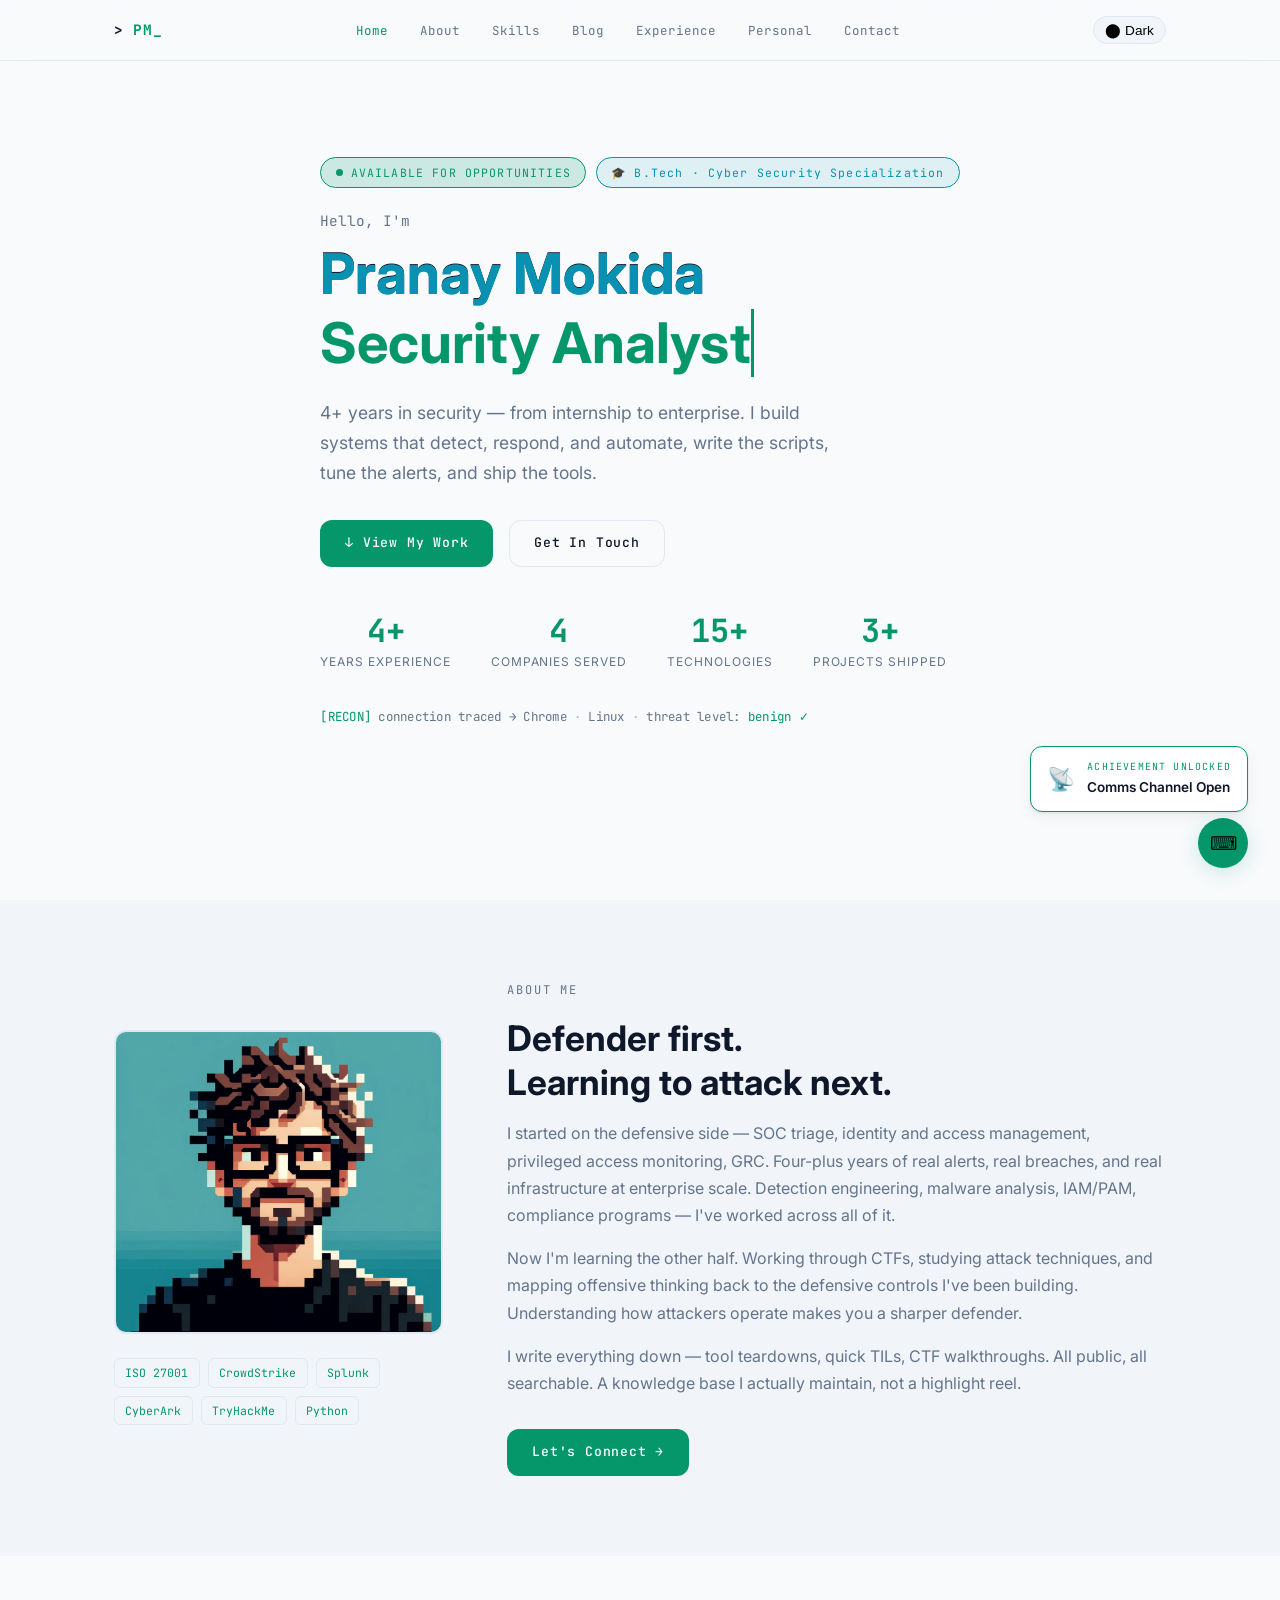
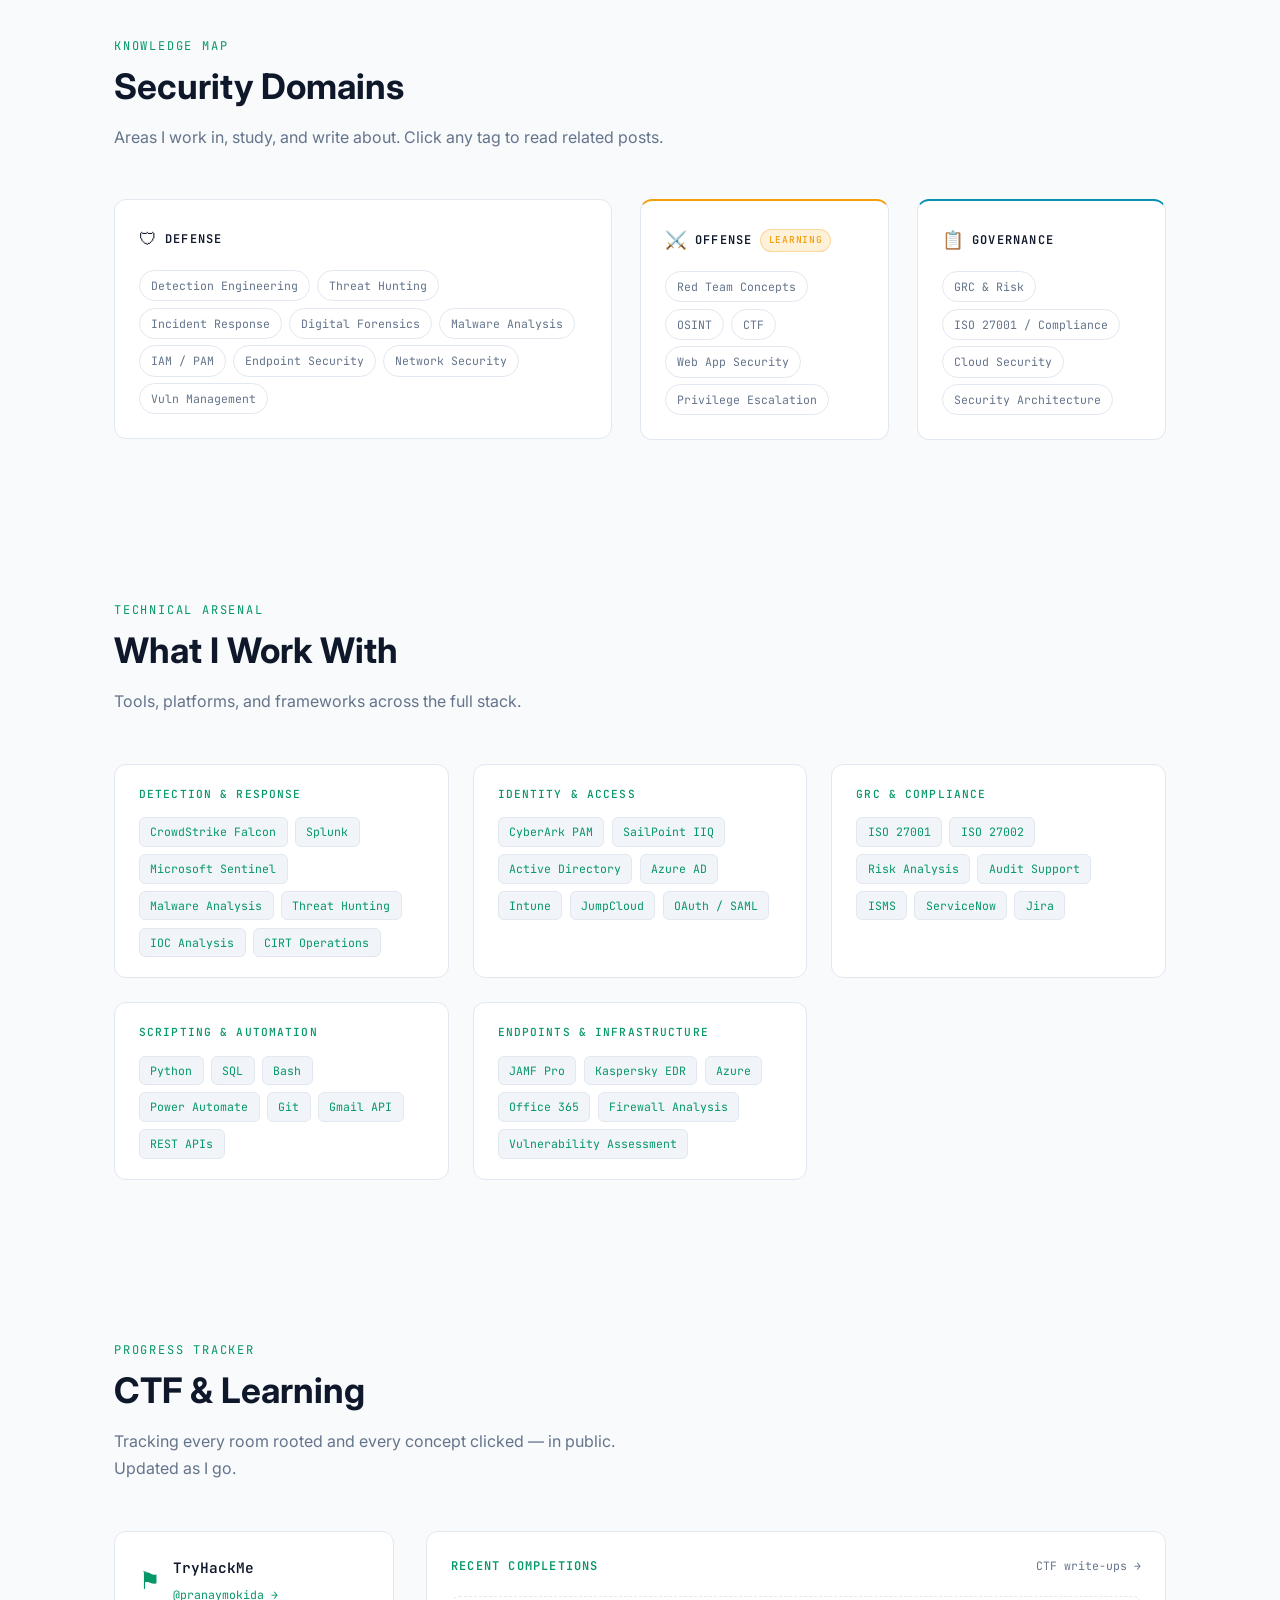
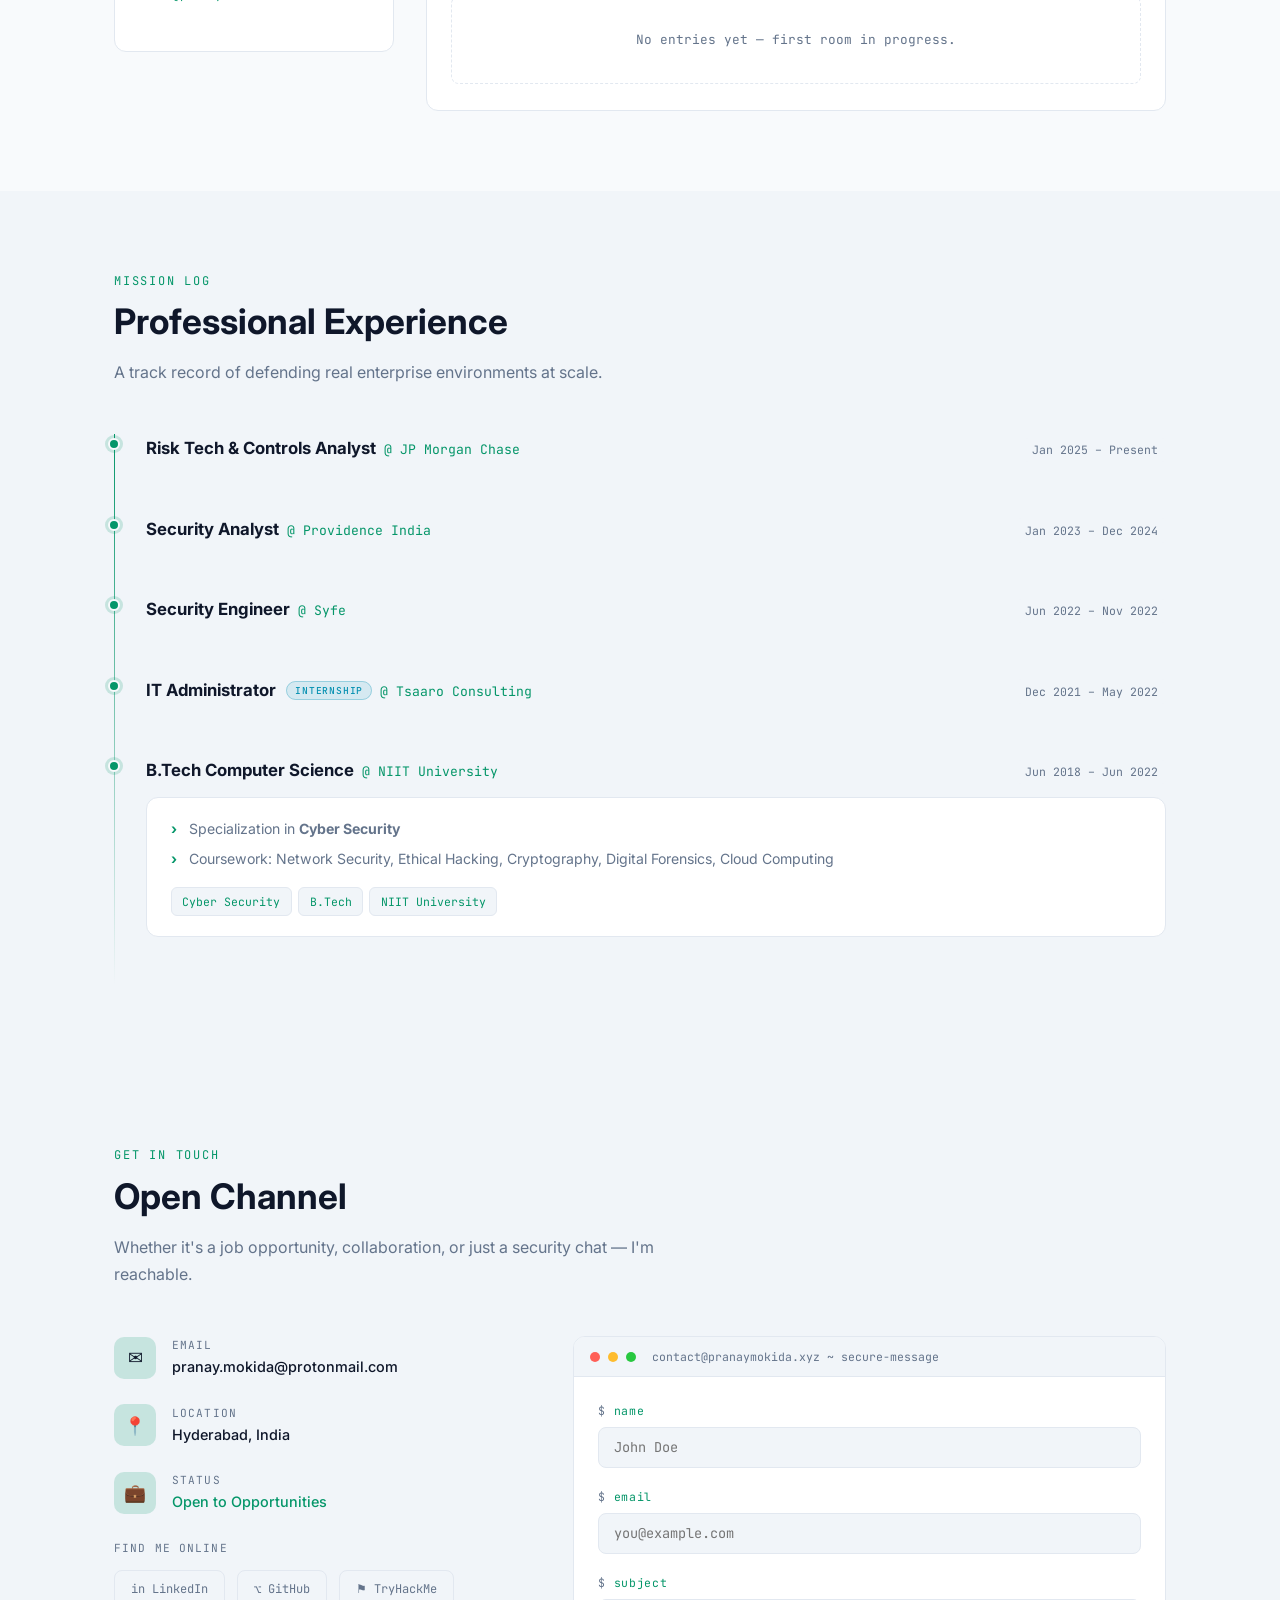
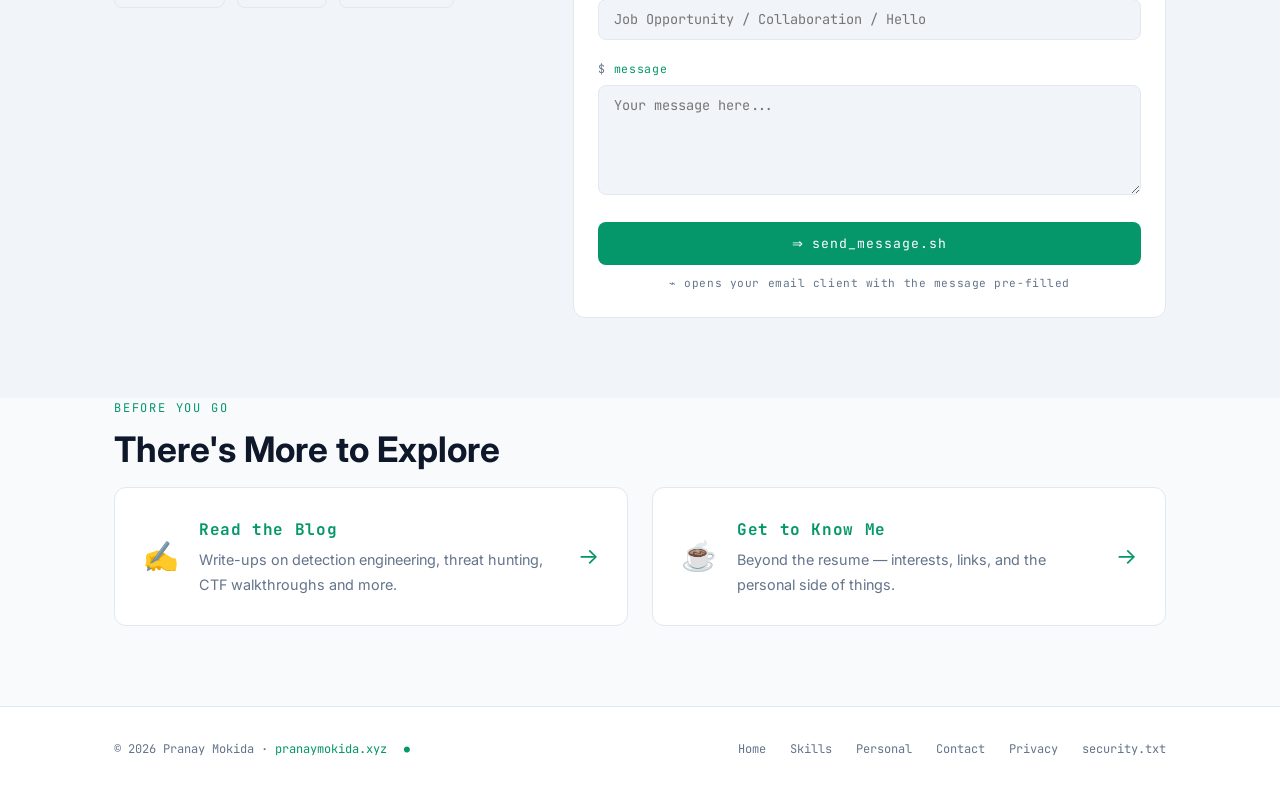
==== index.html @ f69af378 "Remove Projects (Things I've Built) section from homepage Drop the Projects section, its nav link, a" ====
<!DOCTYPE html>
<html lang="en" data-theme="light">
<head>
  <meta charset="UTF-8">
  <meta name="viewport" content="width=device-width, initial-scale=1.0">

  <!-- SEO -->
  <title>Pranay Mokida · Security & Automation</title>
  <meta name="description" content="Pranay Mokida – 4+ years building security systems, automation tooling, and detection infrastructure across enterprise environments. Based in Hyderabad, India.">
  <meta name="keywords" content="security analyst, automation, threat detection, incident response, Python, SIEM, CrowdStrike, Splunk, CyberArk, GRC, IAM">
  <meta name="author" content="Pranay Mokida">
  <link rel="canonical" href="https://pranaymokida.xyz/">

  <!-- Open Graph -->
  <meta property="og:type" content="website">
  <meta property="og:url" content="https://pranaymokida.xyz/">
  <meta property="og:title" content="Pranay Mokida · Security & Automation">
  <meta property="og:description" content="4+ years building detection systems, automation tooling, and security infrastructure at enterprise scale.">
  <meta property="og:image" content="https://pranaymokida.xyz/assets/og-image.png">

  <!-- Twitter Card -->
  <meta name="twitter:card" content="summary_large_image">
  <meta name="twitter:title" content="Pranay Mokida · Security & Automation">
  <meta name="twitter:description" content="Security · Automation · Detection Engineering · 4+ years in enterprise environments">

  <!-- JSON-LD Structured Data -->
  <script type="application/ld+json">
  {
    "@context": "https://schema.org",
    "@type": "Person",
    "name": "Pranay Mokida",
    "jobTitle": "Security & Automation Engineer",
    "address": { "@type": "PostalAddress", "addressLocality": "Hyderabad", "addressCountry": "IN" },
    "email": "pranay.mokida@protonmail.com",
    "url": "https://pranaymokida.xyz",
    "knowsAbout": ["Cybersecurity", "Threat Hunting", "Incident Response", "SIEM", "GRC", "CrowdStrike", "Splunk"]
  }
  </script>

  <link rel="stylesheet" href="css/style.css">
  <link rel="icon" href="data:image/svg+xml,<svg xmlns='http://www.w3.org/2000/svg' viewBox='0 0 100 100'><text y='.9em' font-size='90'>🛡</text></svg>">
</head>
<body>

<!-- ========== NAV ========== -->
<nav role="navigation" aria-label="Main navigation">
  <div class="nav-inner">
    <a href="#home" class="nav-logo"><span>&gt;</span> PM_</a>
    <ul class="nav-links" id="nav-links" role="list">
      <li><a href="#home">Home</a></li>
      <li><a href="#about">About</a></li>
      <li><a href="#skills">Skills</a></li>
      <li><a href="blog.html">Blog</a></li>
      <li><a href="#experience">Experience</a></li>
      <li><a href="links.html">Personal</a></li>
      <li><a href="#contact">Contact</a></li>
    </ul>
    <div class="nav-actions">
      <button class="theme-toggle" id="theme-toggle" aria-label="Toggle dark/light mode">⬤ Dark</button>
      <button class="hamburger" id="hamburger" aria-label="Open menu" aria-expanded="false">
        <span></span><span></span><span></span>
      </button>
    </div>
  </div>
</nav>

<!-- ========== HERO ========== -->
<section id="home" aria-label="Introduction">
  <canvas id="matrix-canvas" aria-hidden="true"></canvas>
  <div class="container hero-content">
    <div class="hero-badges">
      <div class="hero-badge">
        <span class="status-dot"></span>
        AVAILABLE FOR OPPORTUNITIES
      </div>
      <div class="hero-badge hero-badge--spec">
        🎓 B.Tech · Cyber Security Specialization
      </div>
    </div>
    <h1 class="hero-title">
      <span class="greeting">Hello, I'm</span>
      <span class="glitch" data-text="Pranay Mokida">Pranay Mokida</span>
      <span class="typewriter-wrap">
        <span id="typewriter" class="typewriter accent"></span>
      </span>
    </h1>
    <p class="hero-sub">
      4+ years in security — from internship to enterprise. I build systems that detect, respond, and automate, write the scripts, tune the alerts, and ship the tools.
    </p>
    <div class="hero-cta">
      <a href="#experience" class="btn btn-primary">↓ View My Work</a>
      <a href="#contact" class="btn btn-outline">Get In Touch</a>
    </div>
    <div class="hero-stats">
      <div class="stat">
        <span class="stat-num counter" data-target="4" data-suffix="+">0</span>
        <span class="stat-label">Years Experience</span>
      </div>
      <div class="stat">
        <span class="stat-num counter" data-target="4" data-suffix="">0</span>
        <span class="stat-label">Companies Served</span>
      </div>
      <div class="stat">
        <span class="stat-num counter" data-target="15" data-suffix="+">0</span>
        <span class="stat-label">Technologies</span>
      </div>
      <div class="stat">
        <span class="stat-num counter" data-target="3" data-suffix="+">0</span>
        <span class="stat-label">Projects Shipped</span>
      </div>
    </div>
    <div class="recon-line" id="recon-line" hidden aria-hidden="true"></div>
  </div>
</section>

<!-- ========== ABOUT ========== -->
<section id="about" aria-labelledby="about-heading">
  <div class="container">
    <div class="about-grid">
      <div class="about-img-wrap reveal">
        <div class="about-img-frame">
          <img src="illustration.png" alt="Pranay Mokida" width="300" height="300">
        </div>
        <div class="about-tags">
          <span class="tag">ISO 27001</span>
          <span class="tag">CrowdStrike</span>
          <span class="tag">Splunk</span>
          <span class="tag">CyberArk</span>
          <span class="tag">TryHackMe</span>
          <span class="tag">Python</span>
        </div>
      </div>
      <div class="about-text reveal">
        <p class="section-label">About Me</p>
        <h2 id="about-heading" class="section-title">Defender first.<br>Learning to attack next.</h2>
        <p>
          I started on the defensive side — SOC triage, identity and access management, privileged access monitoring, GRC. Four-plus years of real alerts, real breaches, and real infrastructure at enterprise scale. Detection engineering, malware analysis, IAM/PAM, compliance programs — I've worked across all of it.
        </p>
        <p>
          Now I'm learning the other half. Working through CTFs, studying attack techniques, and mapping offensive thinking back to the defensive controls I've been building. Understanding how attackers operate makes you a sharper defender.
        </p>
        <p>
          I write everything down — tool teardowns, quick TILs, CTF walkthroughs. All public, all searchable. A knowledge base I actually maintain, not a highlight reel.
        </p>
        <a href="#contact" class="btn btn-primary" style="margin-top:1rem; display:inline-flex;">Let's Connect →</a>
      </div>
    </div>
  </div>
</section>

<!-- ========== DOMAINS ========== -->
<section id="domains" aria-labelledby="domains-heading">
  <div class="container">
    <p class="section-label reveal">Knowledge Map</p>
    <h2 id="domains-heading" class="section-title reveal">Security Domains</h2>
    <p class="section-subtitle reveal">Areas I work in, study, and write about. Click any tag to read related posts.</p>

    <div class="domain-clusters">

      <div class="domain-cluster reveal">
        <div class="domain-cluster-header">
          <span class="domain-cluster-icon">🛡</span>
          <span class="domain-cluster-label">Defense</span>
        </div>
        <div class="domain-tags">
          <a href="blog.html?domain=detection" class="domain-tag">Detection Engineering</a>
          <a href="blog.html?domain=threat-hunting" class="domain-tag">Threat Hunting</a>
          <a href="blog.html?domain=incident-response" class="domain-tag">Incident Response</a>
          <a href="blog.html?domain=forensics" class="domain-tag">Digital Forensics</a>
          <a href="blog.html?domain=malware-analysis" class="domain-tag">Malware Analysis</a>
          <a href="blog.html?domain=iam-pam" class="domain-tag">IAM / PAM</a>
          <a href="blog.html?domain=endpoint" class="domain-tag">Endpoint Security</a>
          <a href="blog.html?domain=network" class="domain-tag">Network Security</a>
          <a href="blog.html?domain=vulnerability" class="domain-tag">Vuln Management</a>
        </div>
      </div>

      <div class="domain-cluster domain-cluster--offense reveal">
        <div class="domain-cluster-header">
          <span class="domain-cluster-icon">⚔️</span>
          <span class="domain-cluster-label">Offense <span class="learning-badge">Learning</span></span>
        </div>
        <div class="domain-tags">
          <a href="blog.html?domain=red-team" class="domain-tag domain-tag--offense">Red Team Concepts</a>
          <a href="blog.html?domain=osint" class="domain-tag domain-tag--offense">OSINT</a>
          <a href="blog.html?domain=ctf" class="domain-tag domain-tag--offense">CTF</a>
          <a href="blog.html?domain=web-security" class="domain-tag domain-tag--offense">Web App Security</a>
          <a href="blog.html?domain=privesc" class="domain-tag domain-tag--offense">Privilege Escalation</a>
        </div>
      </div>

      <div class="domain-cluster domain-cluster--gov reveal">
        <div class="domain-cluster-header">
          <span class="domain-cluster-icon">📋</span>
          <span class="domain-cluster-label">Governance</span>
        </div>
        <div class="domain-tags">
          <a href="blog.html?domain=grc" class="domain-tag domain-tag--gov">GRC &amp; Risk</a>
          <a href="blog.html?domain=compliance" class="domain-tag domain-tag--gov">ISO 27001 / Compliance</a>
          <a href="blog.html?domain=cloud" class="domain-tag domain-tag--gov">Cloud Security</a>
          <a href="blog.html?domain=architecture" class="domain-tag domain-tag--gov">Security Architecture</a>
        </div>
      </div>

    </div>
  </div>
</section>

<!-- ========== SKILLS ========== -->
<section id="skills" aria-labelledby="skills-heading">
  <div class="container">
    <p class="section-label reveal">Technical Arsenal</p>
    <h2 id="skills-heading" class="section-title reveal">What I Work With</h2>
    <p class="section-subtitle reveal">Tools, platforms, and frameworks across the full stack.</p>
    <div class="skills-categories">

      <div class="skill-category reveal">
        <p class="skill-category-label">Detection &amp; Response</p>
        <div class="skill-tags">
          <span class="tag">CrowdStrike Falcon</span>
          <span class="tag">Splunk</span>
          <span class="tag">Microsoft Sentinel</span>
          <span class="tag">Malware Analysis</span>
          <span class="tag">Threat Hunting</span>
          <span class="tag">IOC Analysis</span>
          <span class="tag">CIRT Operations</span>
        </div>
      </div>

      <div class="skill-category reveal">
        <p class="skill-category-label">Identity &amp; Access</p>
        <div class="skill-tags">
          <span class="tag">CyberArk PAM</span>
          <span class="tag">SailPoint IIQ</span>
          <span class="tag">Active Directory</span>
          <span class="tag">Azure AD</span>
          <span class="tag">Intune</span>
          <span class="tag">JumpCloud</span>
          <span class="tag">OAuth / SAML</span>
        </div>
      </div>

      <div class="skill-category reveal">
        <p class="skill-category-label">GRC &amp; Compliance</p>
        <div class="skill-tags">
          <span class="tag">ISO 27001</span>
          <span class="tag">ISO 27002</span>
          <span class="tag">Risk Analysis</span>
          <span class="tag">Audit Support</span>
          <span class="tag">ISMS</span>
          <span class="tag">ServiceNow</span>
          <span class="tag">Jira</span>
        </div>
      </div>

      <div class="skill-category reveal">
        <p class="skill-category-label">Scripting &amp; Automation</p>
        <div class="skill-tags">
          <span class="tag">Python</span>
          <span class="tag">SQL</span>
          <span class="tag">Bash</span>
          <span class="tag">Power Automate</span>
          <span class="tag">Git</span>
          <span class="tag">Gmail API</span>
          <span class="tag">REST APIs</span>
        </div>
      </div>

      <div class="skill-category reveal">
        <p class="skill-category-label">Endpoints &amp; Infrastructure</p>
        <div class="skill-tags">
          <span class="tag">JAMF Pro</span>
          <span class="tag">Kaspersky EDR</span>
          <span class="tag">Azure</span>
          <span class="tag">Office 365</span>
          <span class="tag">Firewall Analysis</span>
          <span class="tag">Vulnerability Assessment</span>
        </div>
      </div>

    </div>
  </div>
</section>

<!-- ========== CTF & LEARNING ========== -->
<section id="ctf" aria-labelledby="ctf-heading">
  <div class="container">
    <p class="section-label reveal">Progress Tracker</p>
    <h2 id="ctf-heading" class="section-title reveal">CTF &amp; Learning</h2>
    <p class="section-subtitle reveal">Tracking every room rooted and every concept clicked — in public. Updated as I go.</p>
    <div class="ctf-grid">

      <div class="ctf-platform-card reveal">
        <div class="ctf-platform-header">
          <span class="ctf-platform-icon">⚑</span>
          <div>
            <div class="ctf-platform-name">TryHackMe</div>
            <a href="https://tryhackme.com/p/pranaymokida" target="_blank" rel="noopener" class="ctf-profile-link">@pranaymokida →</a>
          </div>
        </div>
        <img src="https://tryhackme-badges.s3.amazonaws.com/pranaymokida.png"
             alt="TryHackMe rank badge for pranaymokida"
             class="ctf-badge-img"
             loading="lazy"
             onerror="this.style.display='none'">
        <div class="thm-stats" id="thm-stats" hidden></div>
      </div>

      <div class="ctf-log reveal">
        <div class="ctf-log-header">
          <span class="ctf-log-title">Recent Completions</span>
          <a href="blog.html?domain=ctf" class="ctf-view-all">CTF write-ups →</a>
        </div>
        <div id="ctf-completions-list">
          <!-- populated by ctf-data.js -->
        </div>
      </div>

    </div>
  </div>
</section>

<!-- ========== EXPERIENCE ========== -->
<section id="experience" aria-labelledby="exp-heading">
  <div class="container">
    <p class="section-label reveal">Mission Log</p>
    <h2 id="exp-heading" class="section-title reveal">Professional Experience</h2>
    <p class="section-subtitle reveal">A track record of defending real enterprise environments at scale.</p>

    <div class="timeline">

      <div class="timeline-item">
        <div class="timeline-dot"></div>
        <div class="timeline-header">
          <span class="timeline-role">Risk Tech &amp; Controls Analyst</span>
          <span class="timeline-company">@ JP Morgan Chase</span>
          <span class="timeline-period">Jan 2025 – Present</span>
        </div>
      </div>

      <div class="timeline-item">
        <div class="timeline-dot"></div>
        <div class="timeline-header">
          <span class="timeline-role">Security Analyst</span>
          <span class="timeline-company">@ Providence India</span>
          <span class="timeline-period">Jan 2023 – Dec 2024</span>
        </div>
      </div>

      <div class="timeline-item">
        <div class="timeline-dot"></div>
        <div class="timeline-header">
          <span class="timeline-role">Security Engineer</span>
          <span class="timeline-company">@ Syfe</span>
          <span class="timeline-period">Jun 2022 – Nov 2022</span>
        </div>
      </div>

      <div class="timeline-item">
        <div class="timeline-dot"></div>
        <div class="timeline-header">
          <span class="timeline-role">IT Administrator <span class="timeline-type-badge">Internship</span></span>
          <span class="timeline-company">@ Tsaaro Consulting</span>
          <span class="timeline-period">Dec 2021 – May 2022</span>
        </div>
      </div>

      <!-- Education -->
      <div class="timeline-item">
        <div class="timeline-dot"></div>
        <div class="timeline-header">
          <span class="timeline-role">B.Tech Computer Science</span>
          <span class="timeline-company">@ NIIT University</span>
          <span class="timeline-period">Jun 2018 – Jun 2022</span>
        </div>
        <div class="timeline-card">
          <ul class="timeline-bullets">
            <li>Specialization in <strong>Cyber Security</strong></li>
            <li>Coursework: Network Security, Ethical Hacking, Cryptography, Digital Forensics, Cloud Computing</li>
          </ul>
          <div class="timeline-tags">
            <span class="tag">Cyber Security</span><span class="tag">B.Tech</span><span class="tag">NIIT University</span>
          </div>
        </div>
      </div>

    </div>
  </div>
</section>

<!-- ========== CONTACT ========== -->
<section id="contact" aria-labelledby="contact-heading">
  <div class="container">
    <p class="section-label reveal">Get In Touch</p>
    <h2 id="contact-heading" class="section-title reveal">Open Channel</h2>
    <p class="section-subtitle reveal">Whether it's a job opportunity, collaboration, or just a security chat — I'm reachable.</p>
    <div class="contact-grid">
      <div class="contact-info reveal">
        <div class="contact-item">
          <div class="contact-icon">✉</div>
          <div>
            <div class="contact-label">Email</div>
            <div class="contact-val">pranay.mokida@protonmail.com</div>
          </div>
        </div>
        <div class="contact-item">
          <div class="contact-icon">📍</div>
          <div>
            <div class="contact-label">Location</div>
            <div class="contact-val">Hyderabad, India</div>
          </div>
        </div>
        <div class="contact-item">
          <div class="contact-icon">💼</div>
          <div>
            <div class="contact-label">Status</div>
            <div class="contact-val" style="color:var(--accent);">Open to Opportunities</div>
          </div>
        </div>
        <div>
          <div class="contact-label" style="margin-bottom:0.75rem;">Find me online</div>
          <div class="contact-links">
            <a href="https://www.linkedin.com/in/pranayesse" target="_blank" rel="noopener" class="social-btn">in LinkedIn</a>
            <a href="https://github.com/pranayesse" target="_blank" rel="noopener" class="social-btn">⌥ GitHub</a>
            <a href="https://tryhackme.com/p/pranaymokida" target="_blank" rel="noopener" class="social-btn">⚑ TryHackMe</a>
          </div>
        </div>
      </div>
      <div class="reveal">
        <div class="terminal-form">
          <div class="term-bar">
            <div class="term-dot term-dot-r"></div>
            <div class="term-dot term-dot-y"></div>
            <div class="term-dot term-dot-g"></div>
            <span class="term-title">contact@pranaymokida.xyz ~ secure-message</span>
          </div>
          <form class="term-body" id="contact-form">
            <div class="form-group">
              <label class="form-label" for="f-name">name</label>
              <input type="text" id="f-name" name="name" class="form-input" placeholder="John Doe" required autocomplete="name">
            </div>
            <div class="form-group">
              <label class="form-label" for="f-email">email</label>
              <input type="email" id="f-email" name="email" class="form-input" placeholder="you@example.com" required autocomplete="email">
            </div>
            <div class="form-group">
              <label class="form-label" for="f-subject">subject</label>
              <input type="text" id="f-subject" name="subject" class="form-input" placeholder="Job Opportunity / Collaboration / Hello">
            </div>
            <div class="form-group">
              <label class="form-label" for="f-message">message</label>
              <textarea id="f-message" name="message" class="form-textarea" placeholder="Your message here..." required></textarea>
            </div>
            <button type="submit" class="form-submit">
              <span>⇒</span> send_message.sh
            </button>
            <p class="form-hint">⌁ opens your email client with the message pre-filled</p>
          </form>
        </div>
      </div>
    </div>
  </div>
</section>

<!-- ========== EXPLORE MORE ========== -->
<section aria-labelledby="explore-heading" class="explore-section">
  <div class="container">
    <p class="section-label reveal">Before You Go</p>
    <h2 id="explore-heading" class="section-title reveal">There's More to Explore</h2>
    <div class="explore-grid">
      <a href="blog.html" class="explore-card reveal">
        <span class="explore-icon" aria-hidden="true">✍</span>
        <div class="explore-text">
          <span class="explore-title">Read the Blog</span>
          <span class="explore-desc">Write-ups on detection engineering, threat hunting, CTF walkthroughs and more.</span>
        </div>
        <span class="explore-arrow" aria-hidden="true">→</span>
      </a>
      <a href="links.html" class="explore-card reveal">
        <span class="explore-icon" aria-hidden="true">☕</span>
        <div class="explore-text">
          <span class="explore-title">Get to Know Me</span>
          <span class="explore-desc">Beyond the resume — interests, links, and the personal side of things.</span>
        </div>
        <span class="explore-arrow" aria-hidden="true">→</span>
      </a>
    </div>
  </div>
</section>

<!-- ========== FOOTER ========== -->
<footer>
  <div class="container footer-inner">
    <div class="footer-copy">
      © 2026 Pranay Mokida · <span class="mono" style="color:var(--accent);">pranaymokida.xyz</span>
      <span class="last-updated" id="last-updated" hidden></span>
    </div>
    <nav class="footer-links" aria-label="Footer navigation">
      <a href="#home">Home</a>
      <a href="#skills">Skills</a>
      <a href="links.html">Personal</a>
      <a href="#contact">Contact</a>
      <a href="privacy.txt">Privacy</a>
      <a href=".well-known/security.txt">security.txt</a>
    </nav>
  </div>
</footer>

<!-- ========== TERMINAL FAB ========== -->
<button class="terminal-fab" id="terminal-fab" aria-label="Open terminal" title="Open terminal">⌨</button>

<div class="terminal-window" id="terminal-window" role="dialog" aria-label="Interactive terminal">
  <div class="term-bar">
    <div class="term-dot term-dot-r"></div>
    <div class="term-dot term-dot-y"></div>
    <div class="term-dot term-dot-g"></div>
    <span class="term-title">pranay@pm-terminal ~ bash</span>
  </div>
  <div class="terminal-output" id="term-output"></div>
  <div class="terminal-input-wrap">
    <span class="term-prompt">pranay@pm ~ $</span>
    <input type="text" class="terminal-input" id="term-input" placeholder="type a command..." autocomplete="off" spellcheck="false">
  </div>
</div>

<!-- ========== ACHIEVEMENT TOAST ========== -->
<div class="achievement-toast" id="achievement-toast" role="status" aria-live="polite">
  <div class="achievement-icon">🏆</div>
  <div class="achievement-text">
    <div class="achievement-label">Achievement Unlocked</div>
    <div class="achievement-name"></div>
  </div>
</div>

<script src="ctf-data.js"></script>
<script>
(function() {
  var list = document.getElementById('ctf-completions-list');
  if (!list || typeof CTF_DATA === 'undefined') return;
  var items = CTF_DATA.completions;
  if (!items || items.length === 0) {
    list.innerHTML = '<div class="ctf-empty">No entries yet — first room in progress.</div>';
    return;
  }
  list.innerHTML = items.slice(0, 5).map(function(c) {
    return '<a href="' + (c.url || '#') + '" target="_blank" rel="noopener" class="ctf-entry">' +
      '<div class="ctf-entry-name">' + c.name + '</div>' +
      '<div class="ctf-entry-meta">' +
        '<span class="ctf-platform-tag">' + c.platform + '</span>' +
        '<span class="ctf-category">' + c.category + '</span>' +
        '<span class="ctf-diff ctf-diff--' + c.difficulty + '">' + c.difficulty + '</span>' +
        '<span class="ctf-date">' + c.date + '</span>' +
      '</div>' +
    '</a>';
  }).join('');
})();

/* TryHackMe live stats — points / rank / rooms.
   THM has no official public API and most endpoints don't send CORS headers,
   so this is best-effort: it tries the public-profile endpoint and, on
   failure, falls back to a CORS proxy. If both fail it stays hidden and the
   badge still shows. Nothing here ever blocks or errors the page. */
(function() {
  var box = document.getElementById('thm-stats');
  if (!box || typeof CTF_DATA === 'undefined') return;
  var thm = (CTF_DATA.platforms || []).find(function(p){ return p.name === 'TryHackMe'; });
  var user = thm && thm.handle;
  if (!user) return;

  var cacheKey = 'pm-thm-stats';
  function fmt(n){ return (typeof n === 'number') ? n.toLocaleString() : n; }

  function pick(obj, keys){
    for (var i = 0; i < keys.length; i++){
      var v = obj && obj[keys[i]];
      if (v !== undefined && v !== null && v !== '') return v;
    }
    return null;
  }

  function render(data){
    var d = (data && data.data) ? data.data : data;
    if (!d) return;
    var points = pick(d, ['points','userPoints','totalPoints']);
    var rank   = pick(d, ['rank','userRank']);
    var rooms  = pick(d, ['completedRoomsCount','roomsCompleted','completedRooms','rooms']);
    if (typeof rooms === 'object' && rooms) rooms = rooms.length || pick(rooms, ['count','total']);
    var cells = [];
    if (points != null) cells.push(['Points', fmt(points)]);
    if (rank   != null) cells.push(['Rank', '#' + fmt(rank)]);
    if (rooms  != null) cells.push(['Rooms', fmt(rooms)]);
    if (!cells.length) return;
    box.innerHTML = cells.map(function(c){
      return '<div class="thm-stat"><span class="thm-stat-num">' + c[1] +
             '</span><span class="thm-stat-lbl">' + c[0] + '</span></div>';
    }).join('');
    box.hidden = false;
  }

  // Serve instantly from cache (24h) so it shows even if the network is slow.
  try {
    var c = JSON.parse(sessionStorage.getItem(cacheKey) || 'null');
    if (c && Date.now() - c.t < 86400000) render(c.data);
  } catch (e) {}

  var api = 'https://tryhackme.com/api/v2/public-profile?username=' + encodeURIComponent(user);
  var proxy = 'https://api.allorigins.win/raw?url=' + encodeURIComponent(api);

  function tryFetch(url){
    return fetch(url, { headers: { 'Accept': 'application/json' } })
      .then(function(r){ return r.ok ? r.json() : Promise.reject(); });
  }

  tryFetch(api).catch(function(){ return tryFetch(proxy); })
    .then(function(data){
      render(data);
      try { sessionStorage.setItem(cacheKey, JSON.stringify({ t: Date.now(), data: data })); } catch (e) {}
    })
    .catch(function(){ /* keep hidden; badge still shows */ });
})();
</script>
<script src="js/main.js"></script>
</body>
</html>
---- css/style.css ----
/* ============================================================
   Pranay Mokida – Cybersecurity Portfolio
   style.css
   ============================================================ */

/* ---------- Google Fonts ---------- */
@import url('https://fonts.googleapis.com/css2?family=JetBrains+Mono:wght@300;400;500;700&family=Inter:wght@300;400;500;600;700&display=swap');

/* ---------- CSS Custom Properties ---------- */
:root {
  --bg:        #f8fafc;
  --surface:   #ffffff;
  --surface2:  #f1f5f9;
  --text:      #0f172a;
  --muted:     #64748b;
  --accent:    #059669;
  --accent2:   #0891b2;
  --accent-glow: rgba(5, 150, 105, 0.18);
  --border:    #e2e8f0;
  --code-bg:   #f1f5f9;
  --nav-bg:    rgba(248,250,252,0.85);
  --shadow:    0 1px 3px rgba(0,0,0,0.08), 0 4px 16px rgba(0,0,0,0.06);
  --radius:    12px;
  --mono:      'JetBrains Mono', monospace;
  --sans:      'Inter', sans-serif;
  --transition: 0.25s cubic-bezier(0.4,0,0.2,1);
}

[data-theme="dark"] {
  --bg:        #030712;
  --surface:   #0f172a;
  --surface2:  #1e293b;
  --text:      #f1f5f9;
  --muted:     #94a3b8;
  --accent:    #10b981;
  --accent2:   #06b6d4;
  --accent-glow: rgba(16, 185, 129, 0.15);
  --border:    #1e293b;
  --code-bg:   #1e293b;
  --nav-bg:    rgba(3,7,18,0.85);
  --shadow:    0 1px 3px rgba(0,0,0,0.4), 0 4px 16px rgba(0,0,0,0.3);
}

/* ---------- Reset & Base ---------- */
*, *::before, *::after { box-sizing: border-box; margin: 0; padding: 0; }

html {
  scroll-behavior: smooth;
  font-size: 16px;
}

body {
  background-color: var(--bg);
  color: var(--text);
  font-family: var(--sans);
  line-height: 1.7;
  transition: background-color var(--transition), color var(--transition);
  overflow-x: hidden;
}

a { color: var(--accent); text-decoration: none; transition: color var(--transition); }
a:hover { color: var(--accent2); }

img { max-width: 100%; display: block; }

/* ---------- Scrollbar ---------- */
::-webkit-scrollbar { width: 6px; }
::-webkit-scrollbar-track { background: var(--bg); }
::-webkit-scrollbar-thumb { background: var(--border); border-radius: 3px; }
::-webkit-scrollbar-thumb:hover { background: var(--accent); }

/* ---------- Selection ---------- */
::selection { background: var(--accent-glow); color: var(--accent); }

/* ---------- Typography ---------- */
h1,h2,h3,h4 { line-height: 1.25; font-weight: 700; }
h1 { font-size: clamp(2rem, 5vw, 3.5rem); }
h2 { font-size: clamp(1.5rem, 3vw, 2rem); }
h3 { font-size: 1.15rem; }

.mono { font-family: var(--mono); }
.muted { color: var(--muted); }
.accent { color: var(--accent); }

/* ---------- Layout Helpers ---------- */
.container {
  max-width: 1100px;
  margin: 0 auto;
  padding: 0 1.5rem;
}

section { padding: 5rem 0; }

.section-label {
  font-family: var(--mono);
  font-size: 0.75rem;
  letter-spacing: 0.15em;
  text-transform: uppercase;
  color: var(--accent);
  margin-bottom: 0.5rem;
}

.section-title {
  font-size: clamp(1.6rem, 3vw, 2.2rem);
  margin-bottom: 1rem;
}

.section-subtitle {
  color: var(--muted);
  max-width: 560px;
  margin-bottom: 3rem;
}

/* ---------- Navigation ---------- */
nav:not(.footer-links) {
  position: fixed;
  top: 0; left: 0; right: 0;
  z-index: 100;
  background: var(--nav-bg);
  backdrop-filter: blur(12px);
  -webkit-backdrop-filter: blur(12px);
  border-bottom: 1px solid var(--border);
  transition: background var(--transition), border-color var(--transition);
}

.nav-inner {
  display: flex;
  align-items: center;
  justify-content: space-between;
  padding: 1rem 1.5rem;
  max-width: 1100px;
  margin: 0 auto;
}

.nav-logo {
  font-family: var(--mono);
  font-size: 0.9rem;
  font-weight: 700;
  color: var(--accent);
  letter-spacing: 0.05em;
}

.nav-logo span { color: var(--text); }

.nav-links {
  display: flex;
  align-items: center;
  gap: 2rem;
  list-style: none;
}

.nav-links a {
  font-family: var(--mono);
  font-size: 0.78rem;
  letter-spacing: 0.08em;
  color: var(--muted);
  transition: color var(--transition);
}

.nav-links a:hover, .nav-links a.active { color: var(--accent); }

.nav-actions { display: flex; align-items: center; gap: 1rem; }

/* Theme Toggle */
.theme-toggle {
  background: var(--surface2);
  border: 1px solid var(--border);
  border-radius: 20px;
  padding: 0.3rem 0.7rem;
  cursor: pointer;
  font-size: 0.85rem;
  transition: all var(--transition);
  display: flex;
  align-items: center;
  gap: 0.4rem;
}

.theme-toggle:hover { border-color: var(--accent); }

.hamburger {
  display: none;
  background: none;
  border: none;
  cursor: pointer;
  padding: 0.4rem;
  flex-direction: column;
  gap: 5px;
}

.hamburger span {
  display: block;
  width: 22px;
  height: 2px;
  background: var(--text);
  border-radius: 2px;
  transition: all var(--transition);
}

/* ---------- Hero ---------- */
#home {
  min-height: 100vh;
  display: flex;
  align-items: center;
  position: relative;
  overflow: hidden;
  padding-top: 4rem;
}

#matrix-canvas {
  position: absolute;
  inset: 0;
  opacity: 0.04;
  pointer-events: none;
}

[data-theme="dark"] #matrix-canvas { opacity: 0.12; }

.hero-content { position: relative; z-index: 2; }

.hero-badges {
  display: flex;
  flex-wrap: wrap;
  gap: 0.6rem;
  margin-bottom: 1.5rem;
}

.hero-badge {
  display: inline-flex;
  align-items: center;
  gap: 0.5rem;
  background: var(--accent-glow);
  border: 1px solid var(--accent);
  border-radius: 20px;
  padding: 0.3rem 0.9rem;
  font-family: var(--mono);
  font-size: 0.72rem;
  letter-spacing: 0.1em;
  color: var(--accent);
}

.hero-badge--spec {
  background: rgba(8, 145, 178, 0.1);
  border-color: var(--accent2);
  color: var(--accent2);
}

.status-dot {
  width: 7px; height: 7px;
  border-radius: 50%;
  background: var(--accent);
  animation: pulse 2s infinite;
}

@keyframes pulse {
  0%, 100% { opacity: 1; box-shadow: 0 0 0 0 var(--accent-glow); }
  50% { opacity: 0.6; box-shadow: 0 0 0 6px transparent; }
}

.hero-title { margin-bottom: 0.5rem; }

.hero-title .greeting {
  display: block;
  font-family: var(--mono);
  font-size: 0.9rem;
  color: var(--muted);
  font-weight: 400;
  margin-bottom: 0.5rem;
}

.typewriter-wrap {
  display: block;
  overflow: hidden;
}

.typewriter {
  color: var(--accent);
  border-right: 3px solid var(--accent);
  white-space: nowrap;
  animation: blink-cursor 0.8s step-end infinite;
}

@keyframes blink-cursor {
  0%, 100% { border-color: var(--accent); }
  50% { border-color: transparent; }
}

.hero-sub {
  font-size: 1.1rem;
  color: var(--muted);
  max-width: 540px;
  margin: 1.25rem 0 2rem;
}

.hero-cta {
  display: flex;
  gap: 1rem;
  flex-wrap: wrap;
}

.btn {
  display: inline-flex;
  align-items: center;
  gap: 0.5rem;
  padding: 0.7rem 1.5rem;
  border-radius: var(--radius);
  font-family: var(--mono);
  font-size: 0.82rem;
  letter-spacing: 0.06em;
  font-weight: 500;
  cursor: pointer;
  transition: all var(--transition);
  border: 1px solid transparent;
  text-decoration: none;
}

.btn-primary {
  background: var(--accent);
  color: #fff;
}

.btn-primary:hover {
  background: var(--accent2);
  color: #fff;
  transform: translateY(-2px);
  box-shadow: 0 8px 24px var(--accent-glow);
}

.btn-outline {
  background: transparent;
  border-color: var(--border);
  color: var(--text);
}

.btn-outline:hover {
  border-color: var(--accent);
  color: var(--accent);
  transform: translateY(-2px);
}

.hero-stats {
  display: flex;
  gap: 2.5rem;
  margin-top: 3rem;
  flex-wrap: wrap;
}

.stat { text-align: center; }

.stat-num {
  font-family: var(--mono);
  font-size: 2rem;
  font-weight: 700;
  color: var(--accent);
  display: block;
  line-height: 1;
}

.stat-label {
  font-size: 0.75rem;
  color: var(--muted);
  letter-spacing: 0.08em;
  text-transform: uppercase;
  margin-top: 0.3rem;
}

/* ---------- About ---------- */
#about { background: var(--surface2); }

.about-grid {
  display: grid;
  grid-template-columns: 1fr 2fr;
  gap: 4rem;
  align-items: center;
}

.about-img-wrap {
  position: relative;
}

.about-img-frame {
  border-radius: var(--radius);
  overflow: hidden;
  border: 2px solid var(--border);
  position: relative;
}

.about-img-frame::after {
  content: '';
  position: absolute;
  inset: 0;
  border-radius: var(--radius);
  border: 2px solid var(--accent);
  transform: translate(8px, 8px);
  z-index: -1;
}

.about-img-frame img {
  width: 100%;
  object-fit: cover;
  display: block;
  filter: grayscale(20%);
  transition: filter var(--transition);
}

.about-img-frame:hover img { filter: grayscale(0%); }

.about-tags {
  display: flex;
  flex-wrap: wrap;
  gap: 0.5rem;
  margin-top: 1.5rem;
}

.tag {
  background: var(--code-bg);
  border: 1px solid var(--border);
  border-radius: 6px;
  padding: 0.25rem 0.65rem;
  font-family: var(--mono);
  font-size: 0.72rem;
  color: var(--accent);
}

.about-text p { color: var(--muted); margin-bottom: 1rem; }

/* ---------- Skills ---------- */
#skills {}

.skills-header {
  display: flex;
  justify-content: space-between;
  align-items: flex-end;
  flex-wrap: wrap;
  gap: 1rem;
  margin-bottom: 3rem;
}

.scan-btn {
  font-family: var(--mono);
  font-size: 0.78rem;
  background: transparent;
  border: 1px solid var(--accent);
  color: var(--accent);
  padding: 0.5rem 1.1rem;
  border-radius: 6px;
  cursor: pointer;
  letter-spacing: 0.08em;
  transition: all var(--transition);
  display: flex;
  align-items: center;
  gap: 0.5rem;
}

.scan-btn:hover {
  background: var(--accent);
  color: #fff;
}

.scan-btn.scanning { animation: scanning 1s steps(2) infinite; }

@keyframes scanning {
  0%, 100% { opacity: 1; }
  50% { opacity: 0.4; }
}

.skills-grid {
  display: grid;
  grid-template-columns: repeat(auto-fill, minmax(320px, 1fr));
  gap: 1.5rem;
}

.skill-card {
  background: var(--surface);
  border: 1px solid var(--border);
  border-radius: var(--radius);
  padding: 1.5rem;
  transition: all var(--transition);
  position: relative;
  overflow: hidden;
}

.skill-card::before {
  content: '';
  position: absolute;
  top: 0; left: 0; right: 0;
  height: 2px;
  background: linear-gradient(90deg, var(--accent), var(--accent2));
  transform: scaleX(0);
  transform-origin: left;
  transition: transform 0.4s ease;
}

.skill-card:hover { border-color: var(--accent); box-shadow: var(--shadow); }
.skill-card:hover::before { transform: scaleX(1); }

.skill-card-header {
  display: flex;
  align-items: center;
  gap: 0.75rem;
  margin-bottom: 1.2rem;
}

.skill-icon {
  width: 36px; height: 36px;
  background: var(--accent-glow);
  border-radius: 8px;
  display: flex;
  align-items: center;
  justify-content: center;
  font-size: 1rem;
}

.skill-card-title {
  font-family: var(--mono);
  font-size: 0.82rem;
  font-weight: 600;
  letter-spacing: 0.06em;
  color: var(--text);
}

.skill-items { display: flex; flex-direction: column; gap: 0.6rem; }

.skill-item {}

.skill-item-top {
  display: flex;
  justify-content: space-between;
  align-items: center;
  margin-bottom: 0.3rem;
}

.skill-name {
  font-size: 0.82rem;
  color: var(--text);
}

.skill-pct {
  font-family: var(--mono);
  font-size: 0.7rem;
  color: var(--accent);
}

.skill-bar {
  height: 4px;
  background: var(--surface2);
  border-radius: 2px;
  overflow: hidden;
}

.skill-bar-fill {
  height: 100%;
  background: linear-gradient(90deg, var(--accent), var(--accent2));
  border-radius: 2px;
  width: 0;
  transition: width 1.2s cubic-bezier(0.4, 0, 0.2, 1);
}

/* ---------- Experience ---------- */
#experience { background: var(--surface2); }

.timeline {
  position: relative;
  padding-left: 2rem;
}

.timeline::before {
  content: '';
  position: absolute;
  left: 0; top: 0; bottom: 0;
  width: 1px;
  background: linear-gradient(to bottom, var(--accent), transparent);
}

.timeline-item {
  position: relative;
  padding-bottom: 3rem;
  opacity: 0;
  transform: translateY(24px);
  transition: opacity 0.6s ease, transform 0.6s ease;
}

.timeline-item.visible { opacity: 1; transform: translateY(0); }

.timeline-dot {
  position: absolute;
  left: -2.35rem;
  top: 0.25rem;
  width: 12px; height: 12px;
  border-radius: 50%;
  background: var(--accent);
  border: 2px solid var(--bg);
  box-shadow: 0 0 0 3px var(--accent-glow);
}

.timeline-header {
  display: flex;
  flex-wrap: wrap;
  gap: 0.5rem;
  align-items: baseline;
  margin-bottom: 0.25rem;
}

.timeline-role {
  font-weight: 700;
  font-size: 1.05rem;
}

.timeline-company {
  font-family: var(--mono);
  font-size: 0.82rem;
  color: var(--accent);
}

.timeline-period {
  font-family: var(--mono);
  font-size: 0.72rem;
  color: var(--muted);
  background: var(--code-bg);
  padding: 0.15rem 0.5rem;
  border-radius: 4px;
  margin-left: auto;
}

.timeline-type-badge {
  font-family: var(--mono);
  font-size: 0.6rem;
  font-weight: 500;
  text-transform: uppercase;
  letter-spacing: 0.08em;
  padding: 0.15rem 0.5rem;
  border-radius: 20px;
  background: rgba(8, 145, 178, 0.12);
  color: var(--accent2);
  border: 1px solid rgba(8, 145, 178, 0.3);
  vertical-align: middle;
  margin-left: 0.4rem;
}

.timeline-card {
  background: var(--surface);
  border: 1px solid var(--border);
  border-radius: var(--radius);
  padding: 1.25rem 1.5rem;
  margin-top: 0.75rem;
  transition: border-color var(--transition);
}

.timeline-card:hover { border-color: var(--accent); }

.timeline-bullets {
  list-style: none;
  display: flex;
  flex-direction: column;
  gap: 0.5rem;
}

.timeline-bullets li {
  font-size: 0.88rem;
  color: var(--muted);
  padding-left: 1.1rem;
  position: relative;
  line-height: 1.6;
}

.timeline-bullets li::before {
  content: '›';
  position: absolute;
  left: 0;
  color: var(--accent);
  font-weight: 700;
}

.timeline-tags {
  display: flex;
  flex-wrap: wrap;
  gap: 0.4rem;
  margin-top: 1rem;
}

/* ---------- Blog ---------- */
#blog {}

.blog-grid {
  display: grid;
  grid-template-columns: repeat(auto-fill, minmax(300px, 1fr));
  gap: 1.5rem;
}

.blog-card {
  background: var(--surface);
  border: 1px solid var(--border);
  border-radius: var(--radius);
  padding: 1.5rem;
  transition: all var(--transition);
  display: flex;
  flex-direction: column;
  text-decoration: none;
  color: inherit;
  position: relative;
  overflow: hidden;
}

.blog-card::after {
  content: '';
  position: absolute;
  bottom: 0; left: 0; right: 0;
  height: 2px;
  background: linear-gradient(90deg, var(--accent), var(--accent2));
  transform: scaleX(0);
  transition: transform 0.3s ease;
}

.blog-card:hover { border-color: var(--accent); box-shadow: var(--shadow); transform: translateY(-3px); }
.blog-card:hover::after { transform: scaleX(1); }

.blog-card-meta {
  display: flex;
  gap: 0.75rem;
  font-family: var(--mono);
  font-size: 0.7rem;
  color: var(--muted);
  margin-bottom: 0.75rem;
  align-items: center;
}

.blog-cat {
  background: var(--accent-glow);
  color: var(--accent);
  padding: 0.15rem 0.5rem;
  border-radius: 4px;
}

.blog-card-title {
  font-size: 1rem;
  font-weight: 600;
  margin-bottom: 0.5rem;
  line-height: 1.4;
  color: var(--text);
}

.blog-card-excerpt { font-size: 0.85rem; color: var(--muted); flex: 1; line-height: 1.6; }

.blog-card-footer {
  display: flex;
  justify-content: space-between;
  align-items: center;
  margin-top: 1rem;
  font-family: var(--mono);
  font-size: 0.72rem;
  color: var(--muted);
}

.blog-read-more { color: var(--accent); }

.blog-empty {
  text-align: center;
  padding: 3rem;
  color: var(--muted);
  font-family: var(--mono);
  font-size: 0.85rem;
  grid-column: 1/-1;
}

/* ---------- Contact ---------- */
#contact { background: var(--surface2); }

.contact-grid {
  display: grid;
  grid-template-columns: 1fr 1.5fr;
  gap: 4rem;
  align-items: start;
}

.contact-info { display: flex; flex-direction: column; gap: 1.5rem; }

.contact-item {
  display: flex;
  align-items: center;
  gap: 1rem;
}

.contact-icon {
  width: 42px; height: 42px;
  background: var(--accent-glow);
  border-radius: 10px;
  display: flex;
  align-items: center;
  justify-content: center;
  font-size: 1.1rem;
  flex-shrink: 0;
}

.contact-label {
  font-family: var(--mono);
  font-size: 0.7rem;
  color: var(--muted);
  text-transform: uppercase;
  letter-spacing: 0.1em;
}

.contact-val {
  font-size: 0.9rem;
  color: var(--text);
  font-weight: 500;
}

.contact-links { display: flex; gap: 0.75rem; flex-wrap: wrap; margin-top: 0.5rem; }

.social-btn {
  display: inline-flex;
  align-items: center;
  gap: 0.4rem;
  padding: 0.5rem 1rem;
  border-radius: 8px;
  border: 1px solid var(--border);
  font-family: var(--mono);
  font-size: 0.75rem;
  color: var(--muted);
  transition: all var(--transition);
}

.social-btn:hover {
  border-color: var(--accent);
  color: var(--accent);
  transform: translateY(-2px);
}

/* Terminal Form */
.terminal-form {
  background: var(--surface);
  border: 1px solid var(--border);
  border-radius: var(--radius);
  overflow: hidden;
}

.term-bar {
  background: var(--surface2);
  padding: 0.6rem 1rem;
  display: flex;
  align-items: center;
  gap: 0.5rem;
  border-bottom: 1px solid var(--border);
}

.term-dot {
  width: 10px; height: 10px;
  border-radius: 50%;
}

.term-dot-r { background: #ff5f57; }
.term-dot-y { background: #febc2e; }
.term-dot-g { background: #28c840; }

.term-title {
  font-family: var(--mono);
  font-size: 0.72rem;
  color: var(--muted);
  margin-left: 0.5rem;
}

.term-body { padding: 1.5rem; }

.form-group { margin-bottom: 1.2rem; }

.form-label {
  display: block;
  font-family: var(--mono);
  font-size: 0.72rem;
  color: var(--accent);
  margin-bottom: 0.4rem;
  letter-spacing: 0.06em;
}

.form-label::before { content: '$ '; color: var(--muted); }

.form-input, .form-textarea {
  width: 100%;
  background: var(--code-bg);
  border: 1px solid var(--border);
  border-radius: 8px;
  padding: 0.65rem 0.9rem;
  font-family: var(--mono);
  font-size: 0.85rem;
  color: var(--text);
  transition: border-color var(--transition);
  resize: vertical;
}

.form-input:focus, .form-textarea:focus {
  outline: none;
  border-color: var(--accent);
  box-shadow: 0 0 0 3px var(--accent-glow);
}

.form-textarea { min-height: 110px; }

.form-submit {
  width: 100%;
  padding: 0.8rem;
  background: var(--accent);
  color: #fff;
  border: none;
  border-radius: 8px;
  font-family: var(--mono);
  font-size: 0.82rem;
  letter-spacing: 0.08em;
  cursor: pointer;
  transition: all var(--transition);
  display: flex;
  align-items: center;
  justify-content: center;
  gap: 0.5rem;
}

.form-submit:hover { background: var(--accent2); transform: translateY(-1px); }

.form-hint {
  margin-top: 0.6rem;
  font-family: var(--mono);
  font-size: 0.7rem;
  letter-spacing: 0.05em;
  color: var(--muted);
  text-align: center;
}

/* ---------- Explore More (pre-footer CTA) ---------- */
.explore-section { padding-top: 0; }

.explore-grid {
  display: grid;
  grid-template-columns: 1fr 1fr;
  gap: 1.5rem;
}

.explore-card {
  display: flex;
  align-items: center;
  gap: 1.25rem;
  background: var(--surface);
  border: 1px solid var(--border);
  border-radius: var(--radius);
  padding: 1.75rem;
  color: inherit;
  transition: all var(--transition);
}

.explore-card:hover {
  border-color: var(--accent);
  box-shadow: var(--shadow);
  transform: translateY(-3px);
}

.explore-icon { font-size: 1.8rem; }

.explore-text { display: flex; flex-direction: column; gap: 0.35rem; }

.explore-title {
  font-family: var(--mono);
  font-weight: 700;
  color: var(--accent);
  letter-spacing: 0.04em;
}

.explore-desc { color: var(--muted); font-size: 0.9rem; }

.explore-arrow {
  margin-left: auto;
  font-size: 1.4rem;
  color: var(--accent);
  flex-shrink: 0;
  transition: transform var(--transition);
}

.explore-card:hover .explore-arrow { transform: translateX(4px); }

/* ---------- Footer ---------- */
footer {
  background: var(--surface);
  border-top: 1px solid var(--border);
  padding: 2rem 0;
}

.footer-inner {
  display: flex;
  justify-content: space-between;
  align-items: center;
  flex-wrap: wrap;
  gap: 1rem;
}

.footer-copy {
  font-family: var(--mono);
  font-size: 0.75rem;
  color: var(--muted);
}

.footer-links { display: flex; gap: 1.5rem; }

.footer-links a {
  font-family: var(--mono);
  font-size: 0.75rem;
  color: var(--muted);
  transition: color var(--transition);
}

.footer-links a:hover { color: var(--accent); }

/* ---------- Terminal Easter Egg ---------- */
.terminal-fab {
  position: fixed;
  bottom: 2rem;
  right: 2rem;
  width: 50px; height: 50px;
  background: var(--accent);
  border-radius: 50%;
  border: none;
  cursor: pointer;
  display: flex;
  align-items: center;
  justify-content: center;
  font-size: 1.2rem;
  box-shadow: 0 4px 20px var(--accent-glow);
  transition: all var(--transition);
  z-index: 200;
}

.terminal-fab:hover { transform: scale(1.1); background: var(--accent2); }

.terminal-overlay {
  position: fixed;
  inset: 0;
  background: rgba(0,0,0,0.5);
  z-index: 300;
  opacity: 0;
  pointer-events: none;
  transition: opacity var(--transition);
}

.terminal-overlay.open { opacity: 1; pointer-events: all; }

.terminal-window {
  position: fixed;
  bottom: 6rem;
  right: 2rem;
  width: 480px;
  max-width: calc(100vw - 2rem);
  background: #0d1117;
  border: 1px solid var(--accent);
  border-radius: var(--radius);
  overflow: hidden;
  z-index: 301;
  transform: translateY(20px) scale(0.97);
  opacity: 0;
  pointer-events: none;
  transition: all 0.25s cubic-bezier(0.4,0,0.2,1);
  box-shadow: 0 0 40px rgba(16,185,129,0.2);
}

.terminal-window.open { transform: translateY(0) scale(1); opacity: 1; pointer-events: all; }

.terminal-window .term-bar { background: #161b22; }

.terminal-output {
  padding: 1rem;
  height: 280px;
  overflow-y: auto;
  font-family: var(--mono);
  font-size: 0.78rem;
  line-height: 1.7;
  color: #c9d1d9;
}

.term-line-accent { color: #10b981; }
.term-line-muted { color: #6e7681; }
.term-line-cyan { color: #06b6d4; }
.term-line-err { color: #f85149; }

.terminal-input-wrap {
  display: flex;
  align-items: center;
  padding: 0.6rem 1rem;
  border-top: 1px solid #21262d;
  gap: 0.5rem;
}

.term-prompt {
  font-family: var(--mono);
  font-size: 0.78rem;
  color: #10b981;
  white-space: nowrap;
}

.terminal-input {
  flex: 1;
  background: transparent;
  border: none;
  font-family: var(--mono);
  font-size: 0.78rem;
  color: #c9d1d9;
  outline: none;
  caret-color: #10b981;
}

/* ---------- Achievement Toast ---------- */
.achievement-toast {
  position: fixed;
  bottom: 5.5rem;
  right: 2rem;
  background: var(--surface);
  border: 1px solid var(--accent);
  border-radius: var(--radius);
  padding: 0.75rem 1rem;
  display: flex;
  align-items: center;
  gap: 0.75rem;
  z-index: 500;
  transform: translateX(110%);
  transition: transform 0.4s cubic-bezier(0.34,1.56,0.64,1);
  box-shadow: var(--shadow);
  max-width: 300px;
}

.achievement-toast.show { transform: translateX(0); }

.achievement-icon { font-size: 1.4rem; }

.achievement-text {}

.achievement-label {
  font-family: var(--mono);
  font-size: 0.62rem;
  color: var(--accent);
  text-transform: uppercase;
  letter-spacing: 0.12em;
}

.achievement-name {
  font-size: 0.85rem;
  font-weight: 600;
  color: var(--text);
}

/* ---------- Blog Page ---------- */
.blog-page-hero {
  padding: 8rem 0 4rem;
  background: var(--surface2);
}

.blog-page-grid {
  padding: 4rem 0;
}

.blog-filters {
  display: flex;
  gap: 0.5rem;
  flex-wrap: wrap;
  margin-bottom: 2rem;
}

.filter-btn {
  font-family: var(--mono);
  font-size: 0.75rem;
  padding: 0.4rem 0.9rem;
  border-radius: 20px;
  border: 1px solid var(--border);
  background: transparent;
  color: var(--muted);
  cursor: pointer;
  transition: all var(--transition);
}

.filter-btn.active, .filter-btn:hover {
  border-color: var(--accent);
  color: var(--accent);
  background: var(--accent-glow);
}

/* ---------- Post Page ---------- */
.post-hero { padding: 8rem 0 3rem; background: var(--surface2); }

.post-meta {
  display: flex;
  gap: 1rem;
  flex-wrap: wrap;
  align-items: center;
  font-family: var(--mono);
  font-size: 0.75rem;
  color: var(--muted);
  margin-top: 0.75rem;
}

.post-body {
  max-width: 740px;
  margin: 3rem auto;
  padding: 0 1.5rem;
}

.post-body h2 { margin: 2rem 0 1rem; }
.post-body h3 { margin: 1.5rem 0 0.75rem; }
.post-body p { color: var(--muted); margin-bottom: 1rem; }
.post-body ul, .post-body ol { margin: 1rem 0 1rem 1.5rem; color: var(--muted); }
.post-body li { margin-bottom: 0.4rem; }
.post-body pre { background: var(--code-bg); padding: 1.25rem; border-radius: 8px; overflow-x: auto; margin: 1.25rem 0; border: 1px solid var(--border); }
.post-body code { font-family: var(--mono); font-size: 0.85rem; background: var(--code-bg); padding: 0.15em 0.4em; border-radius: 4px; color: var(--accent); }
.post-body pre code { background: transparent; padding: 0; color: #c9d1d9; }
.post-body blockquote { border-left: 3px solid var(--accent); padding-left: 1.25rem; margin: 1.25rem 0; color: var(--muted); font-style: italic; }
.post-body a { color: var(--accent); text-decoration: underline; }
.post-body hr { border: none; border-top: 1px solid var(--border); margin: 2rem 0; }

/* ---------- Glitch effect ---------- */
@keyframes glitch {
  0%,100% { clip-path: inset(0 0 98% 0); transform: translateX(-3px); }
  20% { clip-path: inset(30% 0 60% 0); transform: translateX(3px); }
  40% { clip-path: inset(60% 0 30% 0); transform: translateX(-3px); }
  60% { clip-path: inset(80% 0 10% 0); transform: translateX(2px); }
  80% { clip-path: inset(10% 0 80% 0); transform: translateX(-2px); }
}

.glitch { position: relative; }
.glitch::before, .glitch::after {
  content: attr(data-text);
  position: absolute;
  top: 0; left: 0;
  width: 100%;
  color: var(--text);
}
.glitch::before { color: var(--accent); animation: glitch 3s infinite linear alternate-reverse; }
.glitch::after { color: var(--accent2); animation: glitch 2.5s infinite linear alternate; }

/* ---------- Scroll reveal ---------- */
.reveal {
  opacity: 0;
  transform: translateY(30px);
  transition: opacity 0.7s ease, transform 0.7s ease;
}

.reveal.visible { opacity: 1; transform: translateY(0); }

/* ---------- Domain Knowledge Map ---------- */
.domain-clusters {
  display: grid;
  grid-template-columns: 2fr 1fr 1fr;
  gap: 1.75rem;
  margin-top: 2.5rem;
  align-items: start;
}

.domain-cluster {
  background: var(--surface);
  border: 1px solid var(--border);
  border-radius: var(--radius);
  padding: 1.5rem;
  transition: border-color var(--transition);
}

.domain-cluster:hover { border-color: var(--accent); }

.domain-cluster--offense { border-top: 2px solid #f59e0b; }
.domain-cluster--gov     { border-top: 2px solid var(--accent2); }

.domain-cluster-header {
  display: flex;
  align-items: center;
  gap: 0.5rem;
  margin-bottom: 1rem;
}

.domain-cluster-icon { font-size: 1.1rem; }

.domain-cluster-label {
  font-family: var(--mono);
  font-size: 0.75rem;
  font-weight: 600;
  text-transform: uppercase;
  letter-spacing: 0.1em;
  color: var(--text);
  display: flex;
  align-items: center;
  gap: 0.5rem;
}

.learning-badge {
  font-family: var(--mono);
  font-size: 0.6rem;
  font-weight: 500;
  padding: 0.15rem 0.45rem;
  border-radius: 20px;
  background: rgba(245, 158, 11, 0.15);
  color: #f59e0b;
  border: 1px solid rgba(245, 158, 11, 0.3);
  text-transform: uppercase;
  letter-spacing: 0.08em;
}

.domain-tags {
  display: flex;
  flex-wrap: wrap;
  gap: 0.4rem;
}

.domain-tag {
  font-family: var(--mono);
  font-size: 0.72rem;
  padding: 0.3rem 0.7rem;
  border-radius: 20px;
  border: 1px solid var(--border);
  color: var(--muted);
  background: transparent;
  text-decoration: none;
  transition: all var(--transition);
  white-space: nowrap;
}

.domain-tag:hover {
  border-color: var(--accent);
  color: var(--accent);
  background: var(--accent-glow);
}

.domain-tag--offense:hover {
  border-color: #f59e0b;
  color: #f59e0b;
  background: rgba(245, 158, 11, 0.1);
}

.domain-tag--gov:hover {
  border-color: var(--accent2);
  color: var(--accent2);
  background: rgba(8, 145, 178, 0.1);
}

/* ---------- CTF & Learning ---------- */
.ctf-grid {
  display: grid;
  grid-template-columns: 280px 1fr;
  gap: 2rem;
  margin-top: 2rem;
  align-items: start;
}

.ctf-platform-card {
  background: var(--surface);
  border: 1px solid var(--border);
  border-radius: var(--radius);
  padding: 1.5rem;
}

.ctf-platform-header {
  display: flex;
  align-items: center;
  gap: 0.75rem;
  margin-bottom: 1.25rem;
}

.ctf-platform-icon {
  font-size: 1.5rem;
  color: var(--accent);
}

.ctf-platform-name {
  font-family: var(--mono);
  font-weight: 600;
  font-size: 0.9rem;
  color: var(--text);
}

.ctf-profile-link {
  font-family: var(--mono);
  font-size: 0.72rem;
  color: var(--accent);
  text-decoration: none;
}

.ctf-profile-link:hover { text-decoration: underline; }

.ctf-badge-img {
  width: 100%;
  border-radius: 8px;
  display: block;
}

.ctf-log {
  background: var(--surface);
  border: 1px solid var(--border);
  border-radius: var(--radius);
  padding: 1.5rem;
  min-height: 180px;
}

.ctf-log-header {
  display: flex;
  justify-content: space-between;
  align-items: center;
  margin-bottom: 1.25rem;
}

.ctf-log-title {
  font-family: var(--mono);
  font-size: 0.75rem;
  font-weight: 600;
  text-transform: uppercase;
  letter-spacing: 0.1em;
  color: var(--accent);
}

.ctf-view-all {
  font-family: var(--mono);
  font-size: 0.72rem;
  color: var(--muted);
  text-decoration: none;
  transition: color var(--transition);
}

.ctf-view-all:hover { color: var(--accent); }

.ctf-empty {
  font-family: var(--mono);
  font-size: 0.8rem;
  color: var(--muted);
  padding: 2rem 0;
  text-align: center;
  border: 1px dashed var(--border);
  border-radius: 8px;
}

.ctf-entry {
  display: block;
  padding: 0.75rem 0;
  border-bottom: 1px solid var(--border);
  text-decoration: none;
  transition: background var(--transition);
}

.ctf-entry:last-child { border-bottom: none; }
.ctf-entry:hover .ctf-entry-name { color: var(--accent); }

.ctf-entry-name {
  font-size: 0.9rem;
  font-weight: 500;
  color: var(--text);
  margin-bottom: 0.3rem;
  transition: color var(--transition);
}

.ctf-entry-meta {
  display: flex;
  gap: 0.5rem;
  flex-wrap: wrap;
  align-items: center;
  font-family: var(--mono);
  font-size: 0.68rem;
  color: var(--muted);
}

.ctf-platform-tag {
  background: var(--accent-glow);
  color: var(--accent);
  padding: 0.1rem 0.4rem;
  border-radius: 4px;
}

.ctf-diff--easy   { color: var(--accent); }
.ctf-diff--medium { color: #f59e0b; }
.ctf-diff--hard   { color: #ef4444; }

/* ---------- Blog domain & type badges ---------- */
.blog-filter-section {
  display: flex;
  flex-direction: column;
  gap: 0.6rem;
  margin-bottom: 2rem;
}

.blog-filters--type { margin-top: 0; }

.filter-label {
  font-family: var(--mono);
  font-size: 0.65rem;
  text-transform: uppercase;
  letter-spacing: 0.1em;
  color: var(--muted);
  margin-right: 0.25rem;
}

.filter-btn--defense.active, .filter-btn--defense:hover {
  border-color: var(--accent);
  color: var(--accent);
  background: var(--accent-glow);
}

.filter-btn--offense.active, .filter-btn--offense:hover {
  border-color: #f59e0b;
  color: #f59e0b;
  background: rgba(245, 158, 11, 0.1);
}

.filter-btn--gov.active, .filter-btn--gov:hover {
  border-color: var(--accent2);
  color: var(--accent2);
  background: rgba(8, 145, 178, 0.1);
}

.blog-domain-badge {
  font-family: var(--mono);
  font-size: 0.65rem;
  padding: 0.15rem 0.45rem;
  border-radius: 4px;
  font-weight: 500;
}

.blog-domain-badge--defense    { background: var(--accent-glow); color: var(--accent); }
.blog-domain-badge--offense    { background: rgba(245,158,11,0.12); color: #f59e0b; }
.blog-domain-badge--governance { background: rgba(8,145,178,0.12); color: var(--accent2); }
.blog-domain-badge--automation { background: var(--surface2); color: var(--muted); }
.blog-domain-badge--other      { background: var(--surface2); color: var(--muted); }

.blog-type-badge {
  font-family: var(--mono);
  font-size: 0.65rem;
  color: var(--muted);
}

.blog-difficulty { font-size: 0.55rem; }
.blog-difficulty--beginner    { color: var(--accent); }
.blog-difficulty--intermediate { color: #f59e0b; }
.blog-difficulty--advanced    { color: #ef4444; }

.blog-active-filter {
  display: inline-block;
  margin-top: 0.75rem;
  font-family: var(--mono);
  font-size: 0.72rem;
  color: var(--accent);
  background: var(--accent-glow);
  padding: 0.3rem 0.75rem;
  border-radius: 20px;
  border: 1px solid var(--accent);
}

.blog-tag-list { display: flex; gap: 0.3rem; flex-wrap: wrap; }

.tag--sm {
  font-size: 0.65rem;
  padding: 0.1rem 0.4rem;
}

/* Post page diff badge */
.post-diff {
  font-family: var(--mono);
  font-size: 0.65rem;
  padding: 0.15rem 0.45rem;
  border-radius: 4px;
  margin-left: 0.25rem;
}

.post-diff--beginner    { background: var(--accent-glow); color: var(--accent); }
.post-diff--intermediate { background: rgba(245,158,11,0.12); color: #f59e0b; }
.post-diff--advanced    { background: rgba(239,68,68,0.12); color: #ef4444; }

/* ---------- Skills Categories ---------- */
.skills-categories {
  display: grid;
  grid-template-columns: repeat(auto-fit, minmax(260px, 1fr));
  gap: 1.5rem;
  margin-top: 2rem;
}

.skill-category {
  background: var(--surface);
  border: 1px solid var(--border);
  border-radius: var(--radius);
  padding: 1.25rem 1.5rem;
  transition: border-color var(--transition), box-shadow var(--transition);
}

.skill-category:hover {
  border-color: var(--accent);
  box-shadow: 0 0 0 1px var(--accent-glow), var(--shadow);
}

.skill-category-label {
  font-family: var(--mono);
  font-size: 0.7rem;
  font-weight: 500;
  text-transform: uppercase;
  letter-spacing: 0.1em;
  color: var(--accent);
  margin-bottom: 0.85rem;
}

.skill-tags {
  display: flex;
  flex-wrap: wrap;
  gap: 0.45rem;
}

/* ---------- Projects ---------- */
.projects-grid {
  display: grid;
  grid-template-columns: repeat(auto-fill, minmax(320px, 1fr));
  gap: 1.75rem;
  margin-top: 2rem;
}

.project-card {
  background: var(--surface);
  border: 1px solid var(--border);
  border-radius: var(--radius);
  padding: 1.75rem;
  display: flex;
  flex-direction: column;
  gap: 0.85rem;
  transition: border-color var(--transition), box-shadow var(--transition), transform var(--transition);
  position: relative;
  overflow: hidden;
}

.project-card::after {
  content: '';
  position: absolute;
  bottom: 0; left: 0; right: 0;
  height: 3px;
  background: linear-gradient(90deg, var(--accent), var(--accent2));
  transform: scaleX(0);
  transform-origin: left;
  transition: transform 0.35s cubic-bezier(0.4,0,0.2,1);
}

.project-card:hover { border-color: var(--accent); box-shadow: var(--shadow); transform: translateY(-3px); }
.project-card:hover::after { transform: scaleX(1); }

.project-header {
  display: flex;
  align-items: center;
  justify-content: space-between;
}

.project-icon { font-size: 1.75rem; line-height: 1; }

.project-link {
  font-family: var(--mono);
  font-size: 0.72rem;
  color: var(--accent);
  text-decoration: none;
  border: 1px solid var(--accent);
  padding: 0.3rem 0.7rem;
  border-radius: 6px;
  transition: background var(--transition), color var(--transition);
}

.project-link:hover { background: var(--accent); color: #fff; }

.project-title {
  font-size: 1.1rem;
  font-weight: 700;
  color: var(--text);
  margin: 0;
}

.project-desc {
  font-size: 0.88rem;
  color: var(--muted);
  line-height: 1.65;
  flex: 1;
}

.project-tags {
  display: flex;
  flex-wrap: wrap;
  gap: 0.4rem;
  margin-top: 0.25rem;
}

/* ---------- Responsive ---------- */
@media (max-width: 768px) {
  .nav-links { display: none; flex-direction: column; position: absolute; top: 100%; left: 0; right: 0; background: var(--nav-bg); backdrop-filter: blur(12px); border-bottom: 1px solid var(--border); padding: 1rem 1.5rem; gap: 1rem; }
  .nav-links.open { display: flex; }
  .hamburger { display: flex; }
  .about-grid { grid-template-columns: 1fr; gap: 2rem; }
  .about-img-wrap { max-width: 260px; margin: 0 auto; }
  .contact-grid { grid-template-columns: 1fr; gap: 2rem; }
  .explore-grid { grid-template-columns: 1fr; }
  .hero-stats { gap: 1.5rem; }
  .skills-grid { grid-template-columns: 1fr; }
  .skills-categories { grid-template-columns: 1fr; }
  .projects-grid { grid-template-columns: 1fr; }
  .domain-clusters { grid-template-columns: 1fr; }
  .ctf-grid { grid-template-columns: 1fr; }
  .terminal-window { bottom: 4.5rem; right: 1rem; width: calc(100vw - 2rem); }
  .achievement-toast { right: 1rem; bottom: 5rem; }
}

@media (max-width: 480px) {
  section { padding: 3.5rem 0; }
  .timeline { padding-left: 1.5rem; }
  .timeline-dot { left: -1.85rem; }
}

/* ---------- Utility ---------- */
.sr-only { position: absolute; width: 1px; height: 1px; padding: 0; margin: -1px; overflow: hidden; clip: rect(0,0,0,0); white-space: nowrap; border: 0; }

/* ---------- Scroll Progress Bar ---------- */
#scroll-progress {
  position: fixed;
  top: 0; left: 0;
  width: 100%;
  height: 3px;
  background: linear-gradient(90deg, var(--accent), var(--accent2));
  transform: scaleX(0);
  transform-origin: left;
  z-index: 600;
  pointer-events: none;
}

/* ---------- Cursor Spotlight ---------- */
#cursor-spotlight {
  position: fixed;
  inset: 0;
  pointer-events: none;
  z-index: 550;
  background: radial-gradient(480px circle at var(--spot-x, 50%) var(--spot-y, 50%), var(--accent-glow), transparent 65%);
  opacity: 0;
  transition: opacity 0.5s ease;
}
#cursor-spotlight.on { opacity: 0.35; }
[data-theme="dark"] #cursor-spotlight.on { opacity: 0.6; }

/* ---------- Recon Line (hero) ---------- */
.recon-line {
  margin-top: 2rem;
  font-family: var(--mono);
  font-size: 0.78rem;
  color: var(--muted);
  letter-spacing: 0.02em;
  opacity: 0;
  transform: translateY(6px);
  transition: opacity 0.7s ease, transform 0.7s ease;
}
.recon-line.on { opacity: 1; transform: none; }
.recon-line .ok { color: var(--accent); }
.recon-line .sep { margin: 0 0.45rem; opacity: 0.5; }

/* ---------- Live from GitHub ---------- */
.gh-live { margin-top: 2.75rem; }
.gh-live-header {
  display: flex;
  align-items: center;
  justify-content: space-between;
  margin-bottom: 1.1rem;
}
.gh-live-title {
  font-family: var(--mono);
  font-size: 0.78rem;
  letter-spacing: 0.12em;
  text-transform: uppercase;
  color: var(--muted);
  display: inline-flex;
  align-items: center;
  gap: 0.5rem;
}
.gh-live-dot {
  width: 8px; height: 8px;
  border-radius: 50%;
  background: var(--accent);
  animation: pulse-dot 2s ease-in-out infinite;
}
@keyframes pulse-dot {
  0%, 100% { box-shadow: 0 0 0 0 var(--accent-glow); }
  50% { box-shadow: 0 0 0 6px transparent; }
}
.gh-repos {
  display: grid;
  grid-template-columns: repeat(auto-fill, minmax(250px, 1fr));
  gap: 1rem;
}
.gh-repo {
  display: flex;
  flex-direction: column;
  gap: 0.45rem;
  background: var(--surface);
  border: 1px solid var(--border);
  border-radius: var(--radius);
  padding: 1.1rem 1.25rem;
  text-decoration: none;
  transition: border-color var(--transition), transform var(--transition), box-shadow var(--transition);
}
.gh-repo:hover {
  border-color: var(--accent);
  transform: translateY(-2px);
  box-shadow: var(--shadow);
}
.gh-repo-name {
  font-family: var(--mono);
  font-size: 0.85rem;
  font-weight: 700;
  color: var(--accent);
  word-break: break-word;
}
.gh-repo-desc {
  font-size: 0.8rem;
  color: var(--muted);
  line-height: 1.55;
  flex: 1;
}
.gh-repo-meta {
  display: flex;
  flex-wrap: wrap;
  align-items: center;
  gap: 0.85rem;
  font-family: var(--mono);
  font-size: 0.7rem;
  color: var(--muted);
}
.gh-repo-meta .lang-dot {
  display: inline-block;
  width: 8px; height: 8px;
  border-radius: 50%;
  background: var(--accent2);
  margin-right: 0.3rem;
  vertical-align: middle;
}

/* ---------- Last Updated Badge ---------- */
.last-updated {
  display: inline-block;
  margin-left: 0.6rem;
  font-family: var(--mono);
  font-size: 0.72rem;
  color: var(--muted);
}
.last-updated::before {
  content: '●';
  color: var(--accent);
  margin-right: 0.35rem;
  font-size: 0.6rem;
  vertical-align: middle;
}

/* ---------- Reduced Motion ---------- */
@media (prefers-reduced-motion: reduce) {
  #cursor-spotlight { display: none; }
  html { scroll-behavior: auto; }
}

/* ---------- TryHackMe live stats ---------- */
.thm-stats {
  display: grid;
  grid-template-columns: repeat(3, 1fr);
  gap: 0.5rem;
  margin-top: 1rem;
}
.thm-stat {
  background: var(--surface2);
  border: 1px solid var(--border);
  border-radius: 8px;
  padding: 0.6rem 0.4rem;
  text-align: center;
}
.thm-stat-num {
  display: block;
  font-family: var(--mono);
  font-size: 1rem;
  font-weight: 700;
  color: var(--accent);
  line-height: 1.1;
}
.thm-stat-lbl {
  display: block;
  font-family: var(--mono);
  font-size: 0.6rem;
  letter-spacing: 0.1em;
  text-transform: uppercase;
  color: var(--muted);
  margin-top: 0.25rem;
}
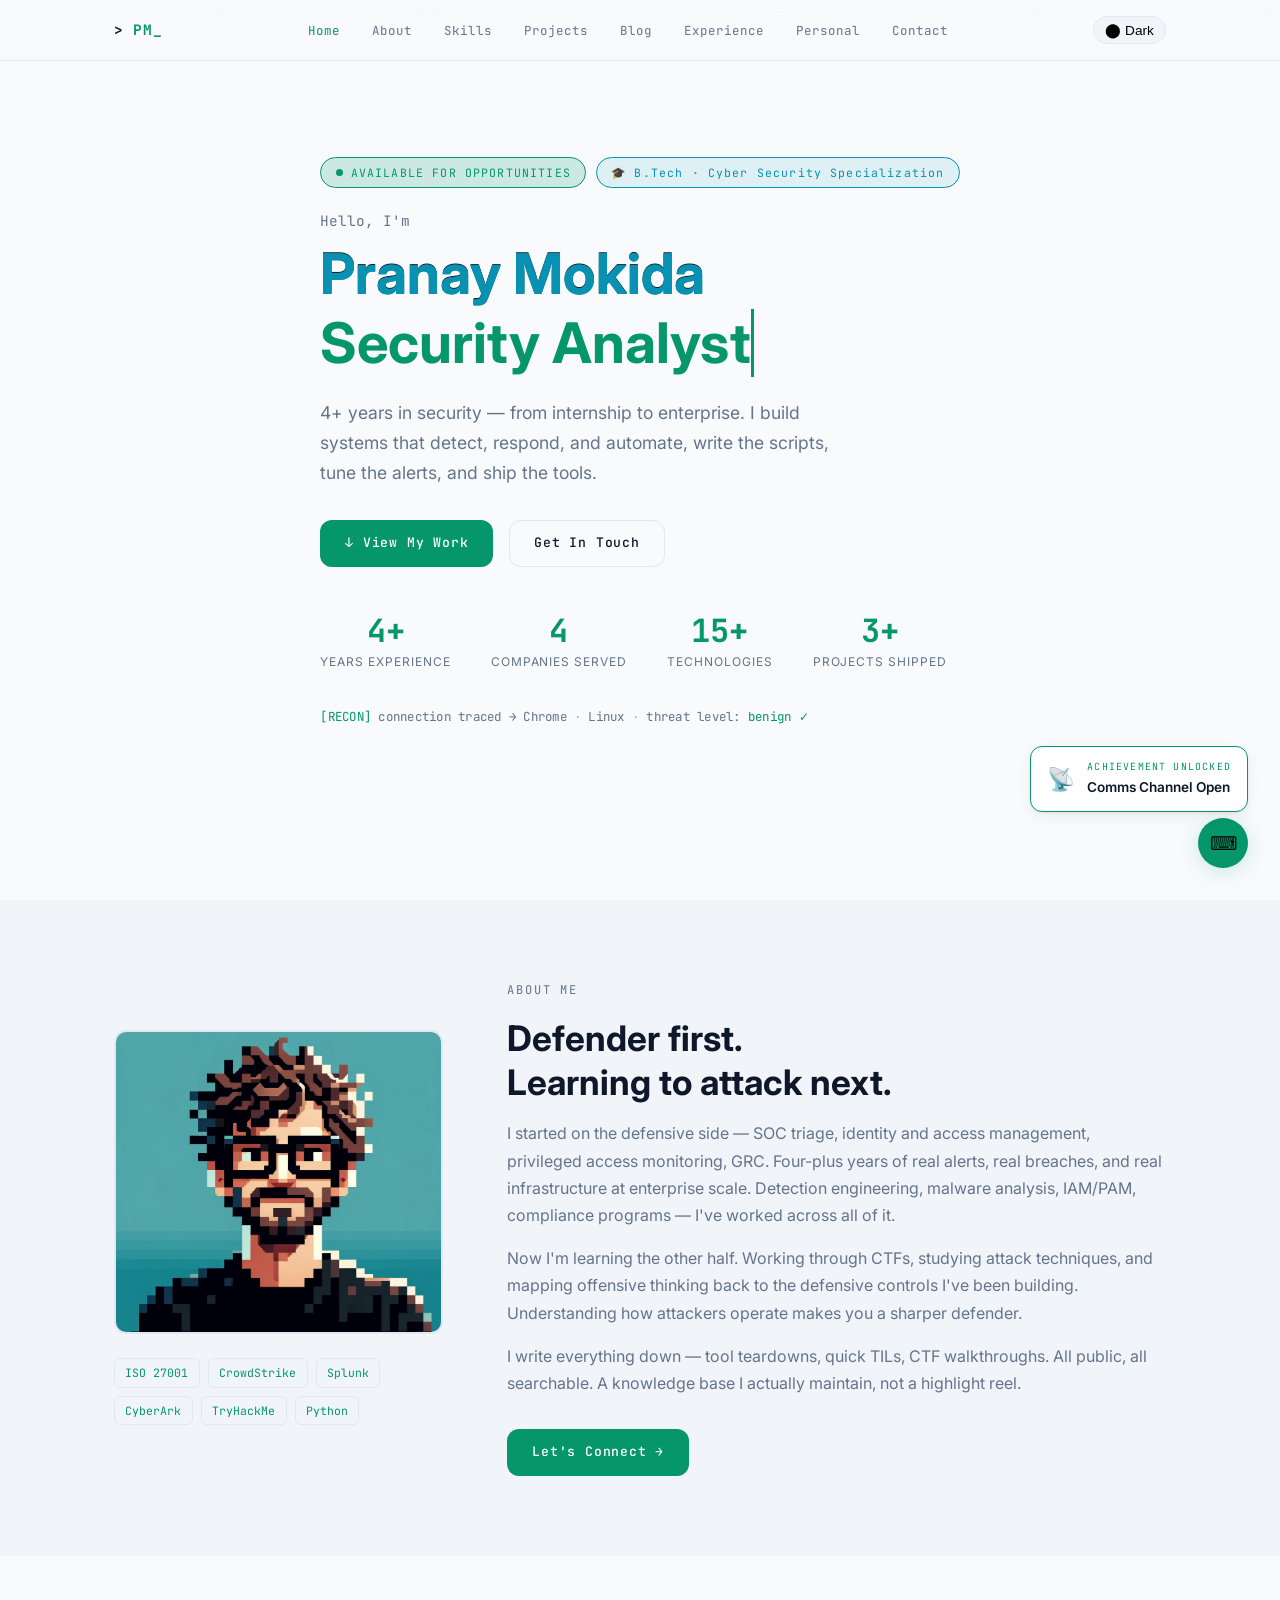
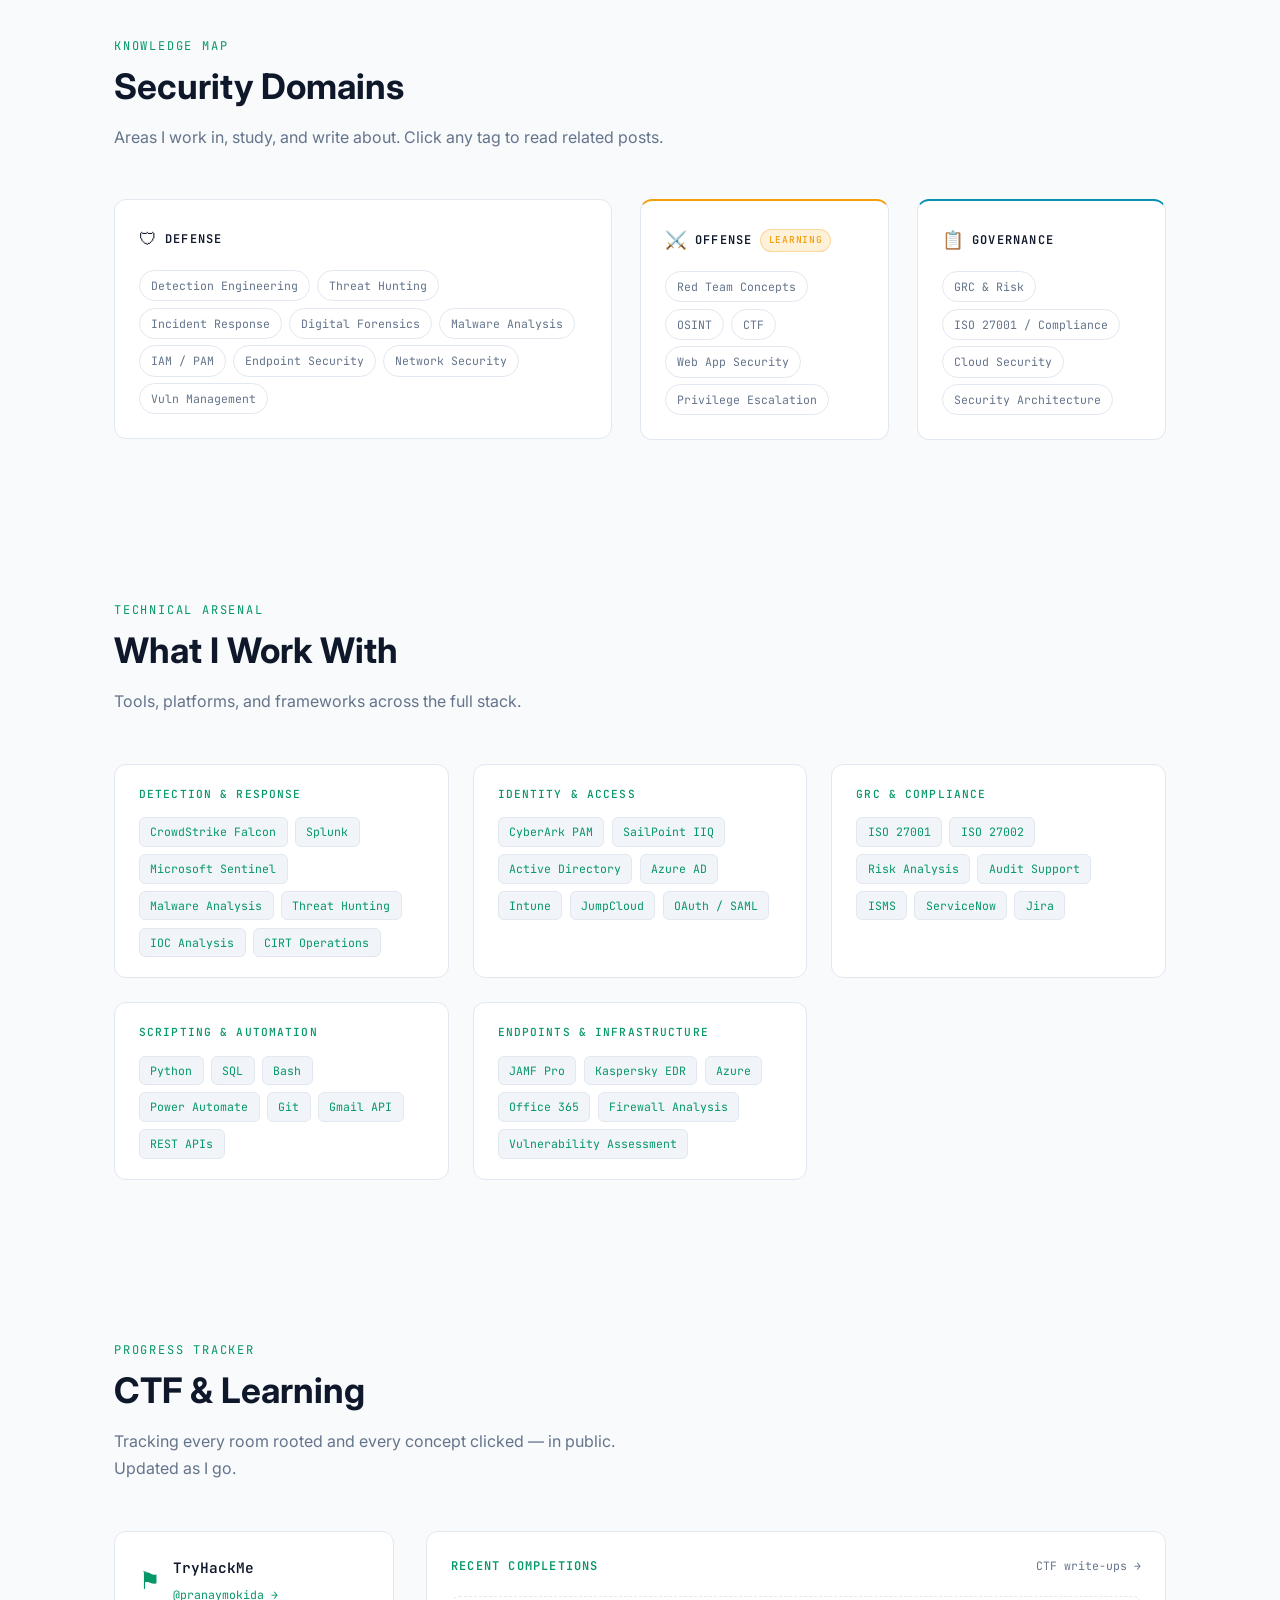
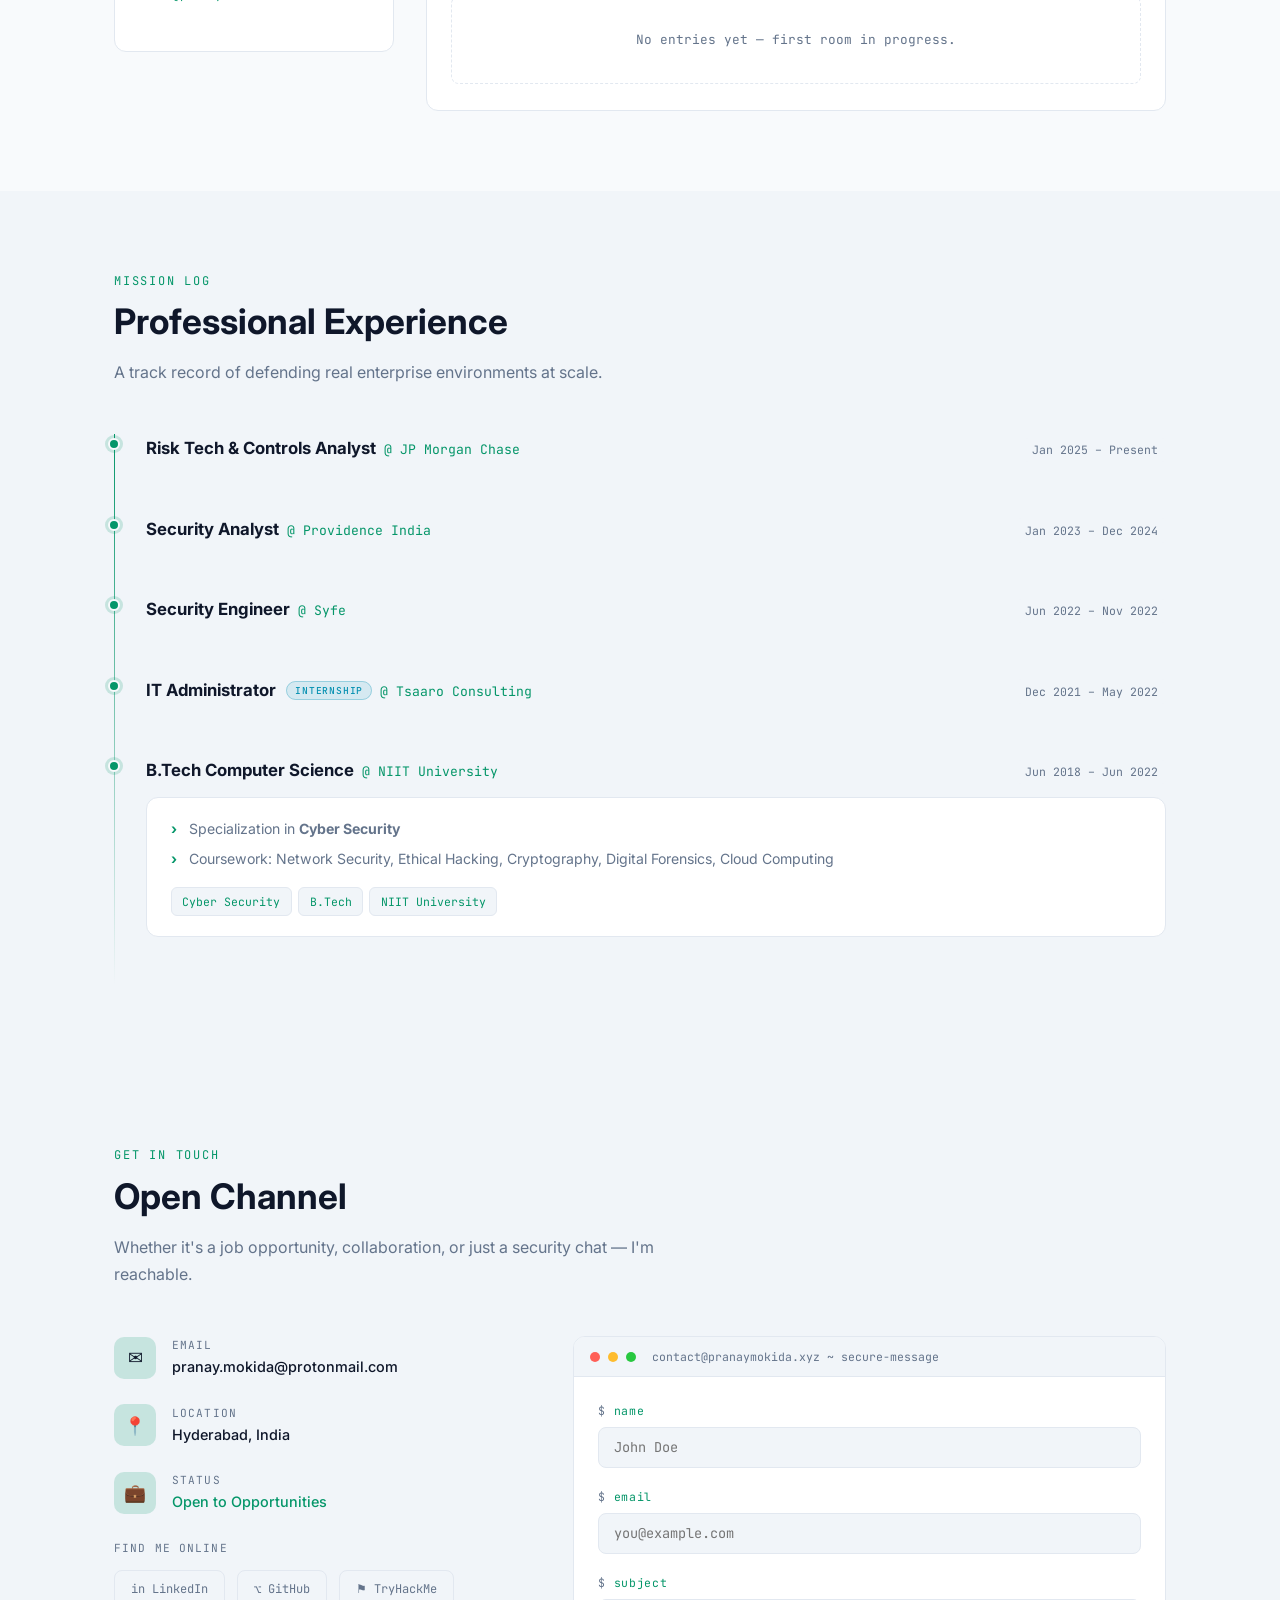
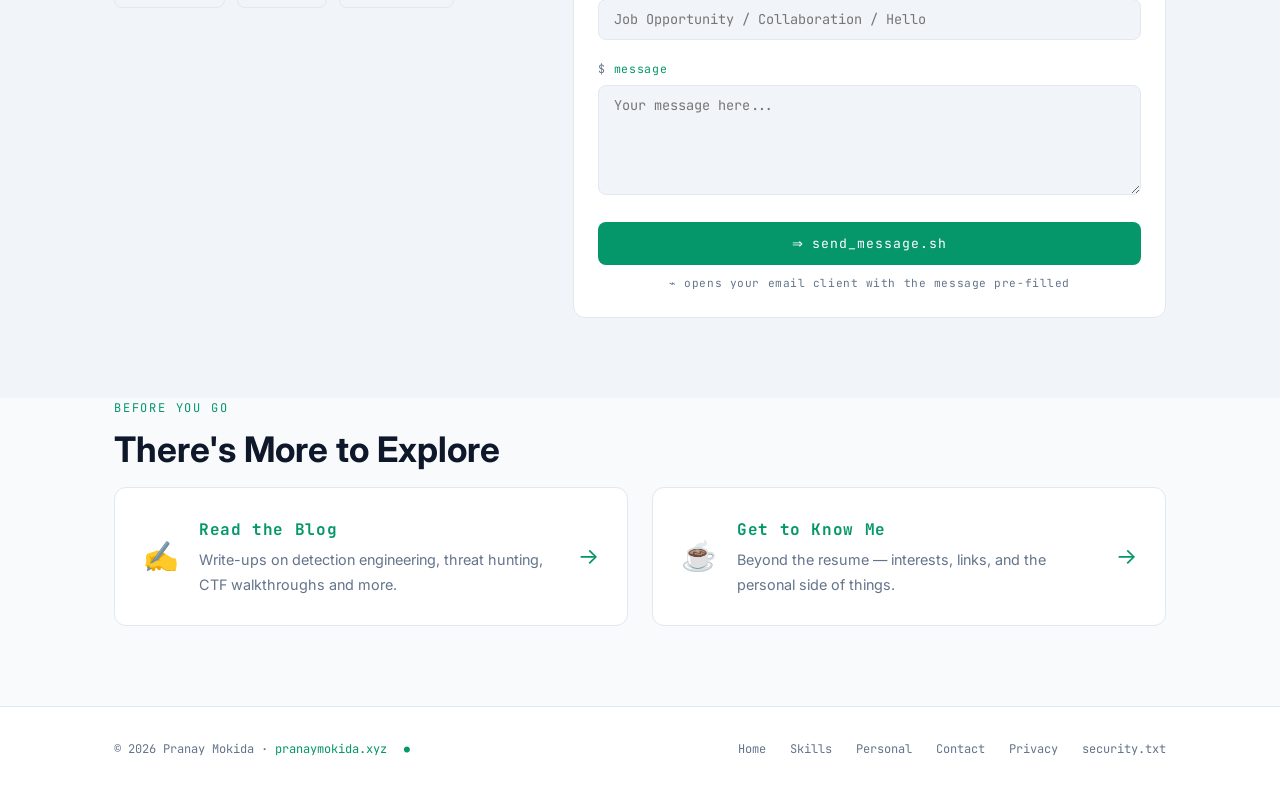
==== commit 6d1fef37: "Update index.html" ====
--- a/index.html
+++ b/index.html
@@ -50,6 +50,7 @@
       <li><a href="#home">Home</a></li>
       <li><a href="#about">About</a></li>
       <li><a href="#skills">Skills</a></li>
+      <li><a href="#projects">Projects</a></li>
       <li><a href="blog.html">Blog</a></li>
       <li><a href="#experience">Experience</a></li>
       <li><a href="links.html">Personal</a></li>
@@ -88,7 +89,7 @@
       4+ years in security — from internship to enterprise. I build systems that detect, respond, and automate, write the scripts, tune the alerts, and ship the tools.
     </p>
     <div class="hero-cta">
-      <a href="#experience" class="btn btn-primary">↓ View My Work</a>
+      <a href="#projects" class="btn btn-primary">↓ View My Work</a>
       <a href="#contact" class="btn btn-outline">Get In Touch</a>
     </div>
     <div class="hero-stats">
@@ -278,6 +279,18 @@
         </div>
       </div>
 
+    </div>
+  </div>
+</section>
+
+<!-- ========== PROJECTS ========== -->
+
+    <div class="gh-live" id="gh-live" hidden>
+      <div class="gh-live-header">
+        <span class="gh-live-title"><span class="gh-live-dot"></span> Live from GitHub</span>
+        <a href="https://github.com/pranayesse" target="_blank" rel="noopener" class="project-link">@pranayesse →</a>
+      </div>
+      <div class="gh-repos" id="gh-repos"></div>
     </div>
   </div>
 </section>
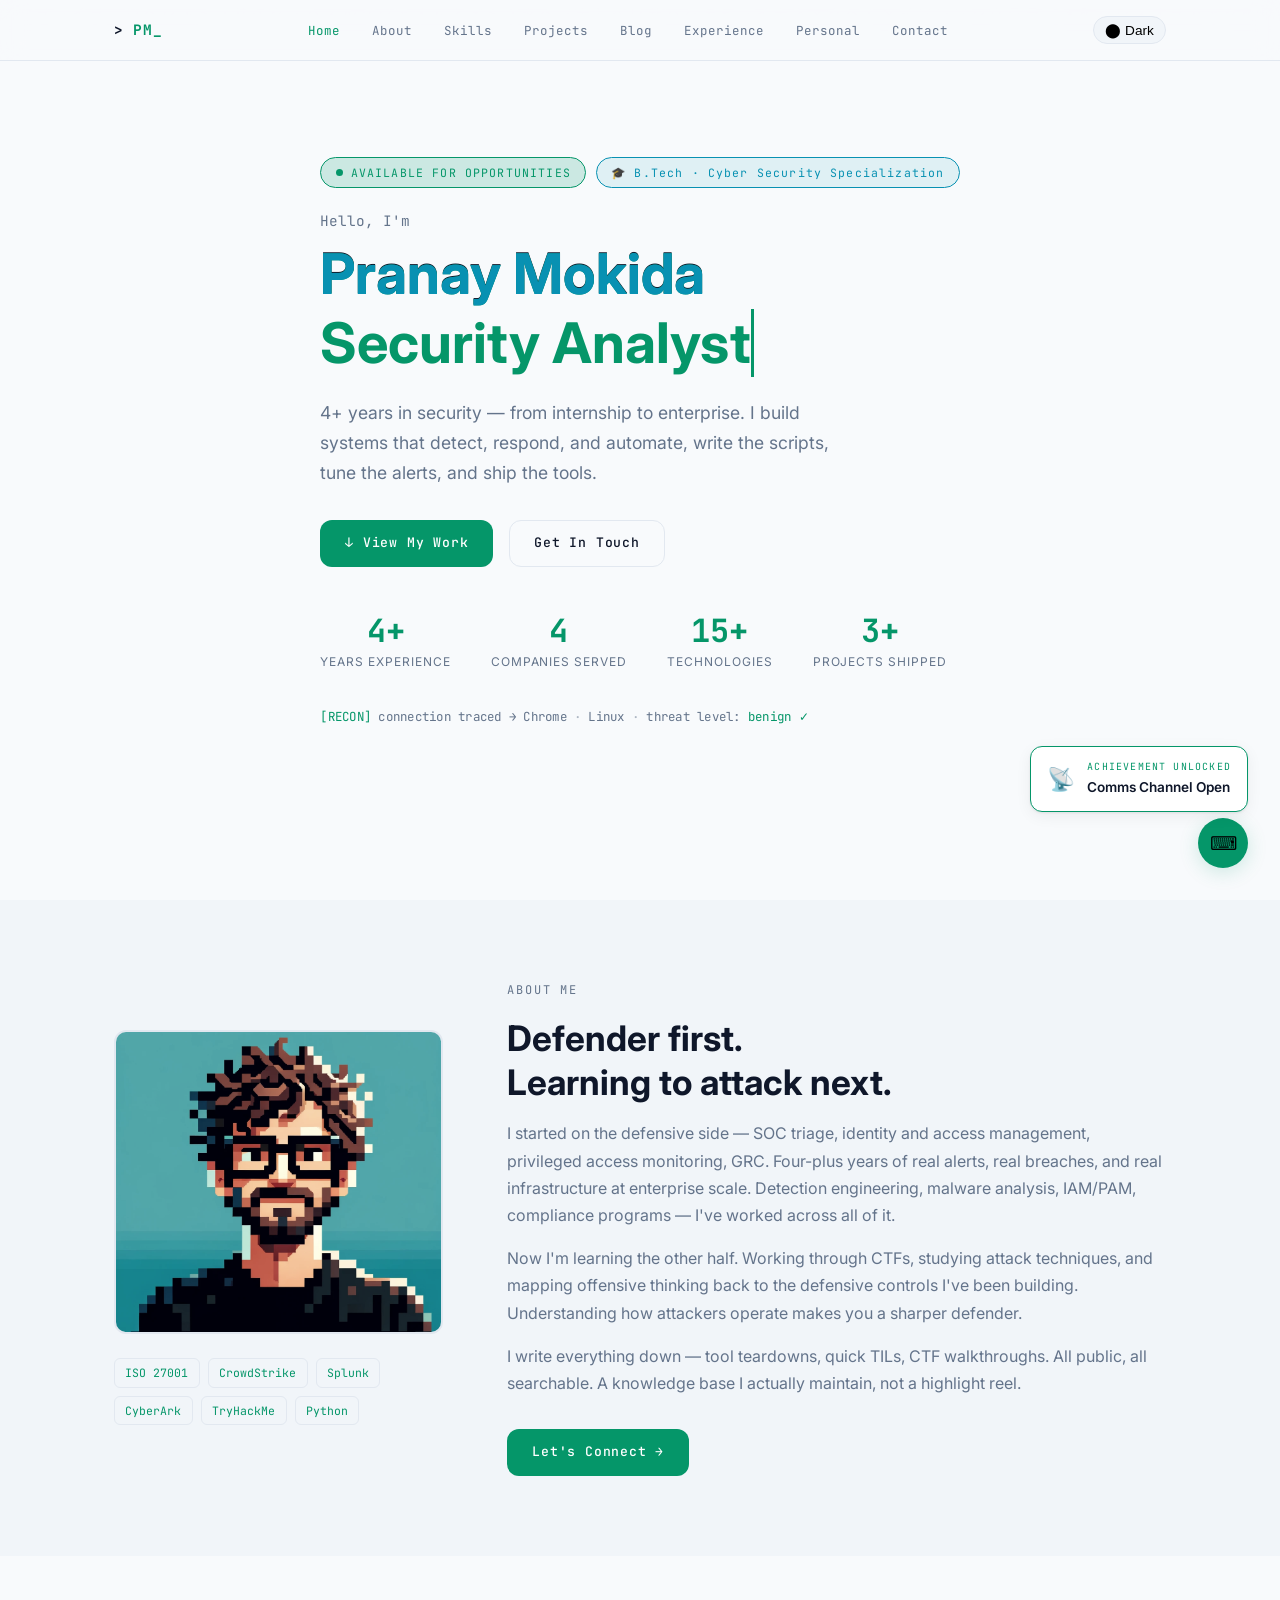
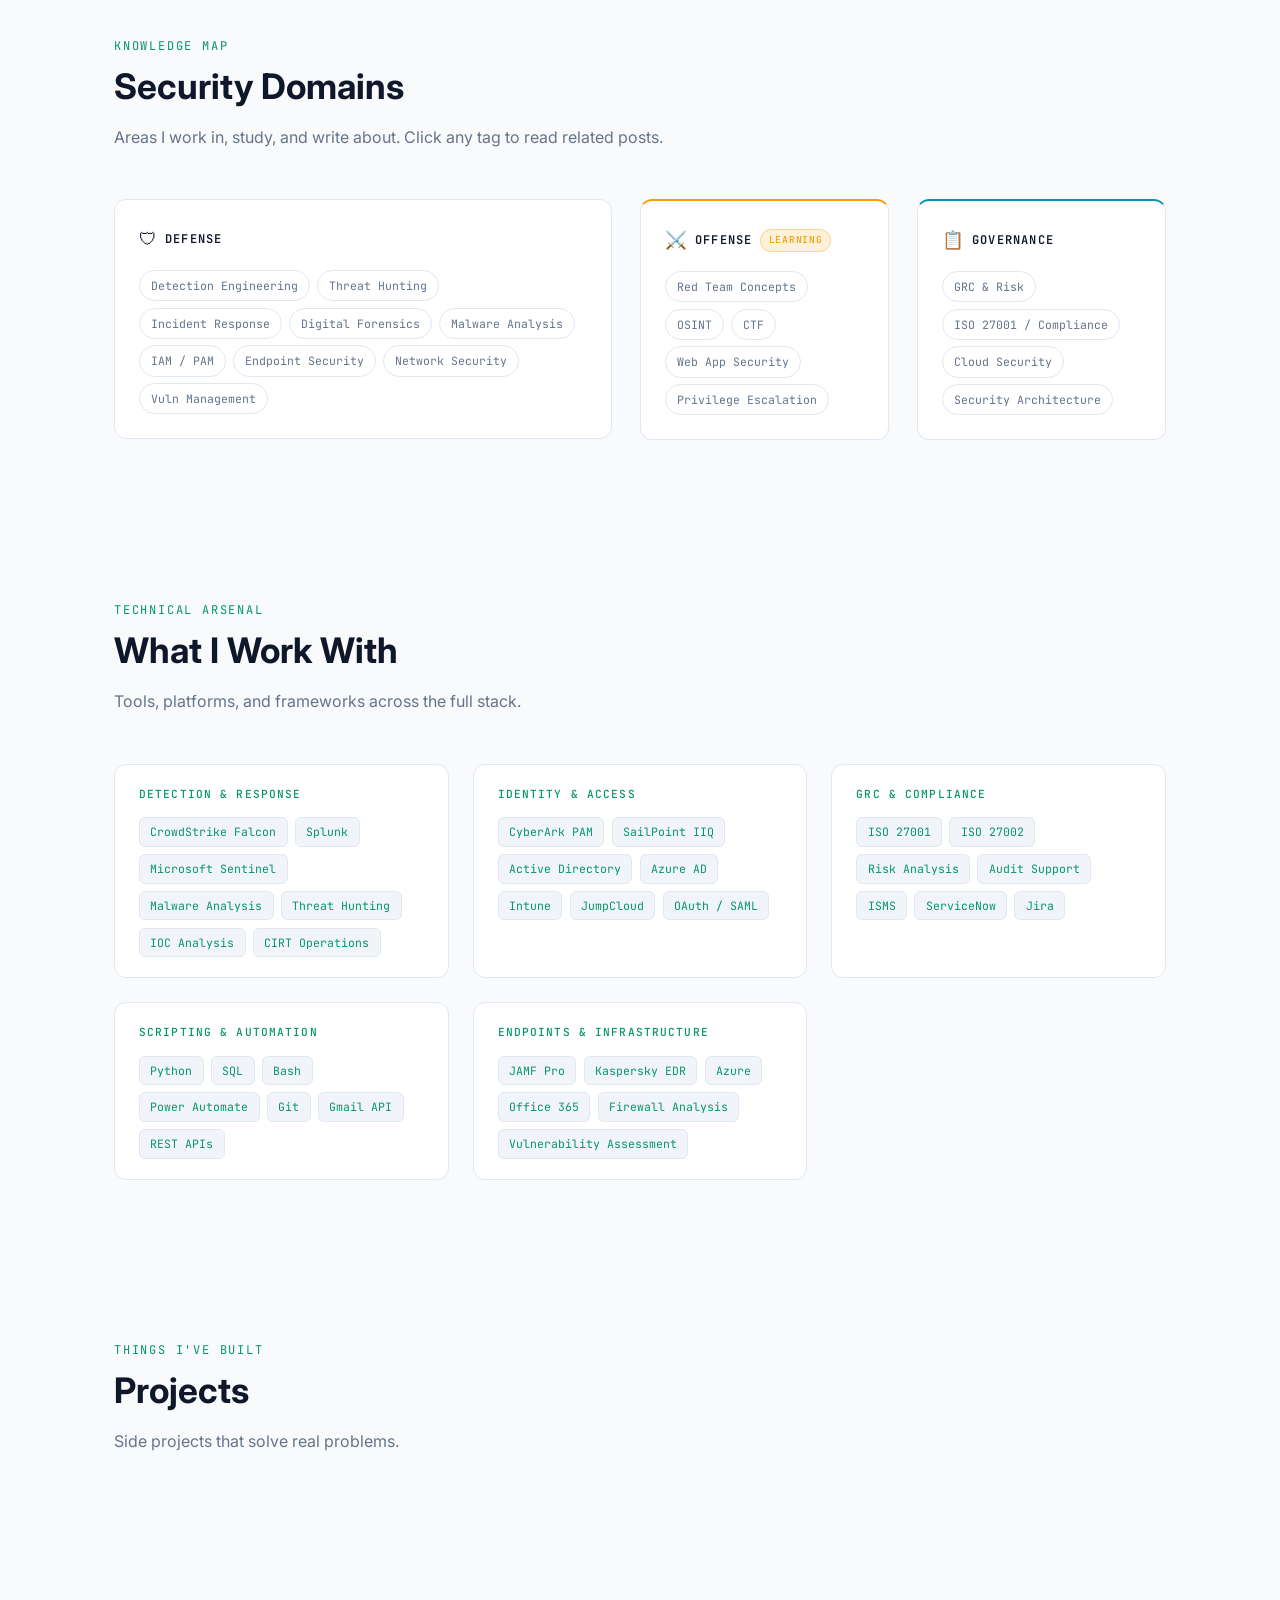
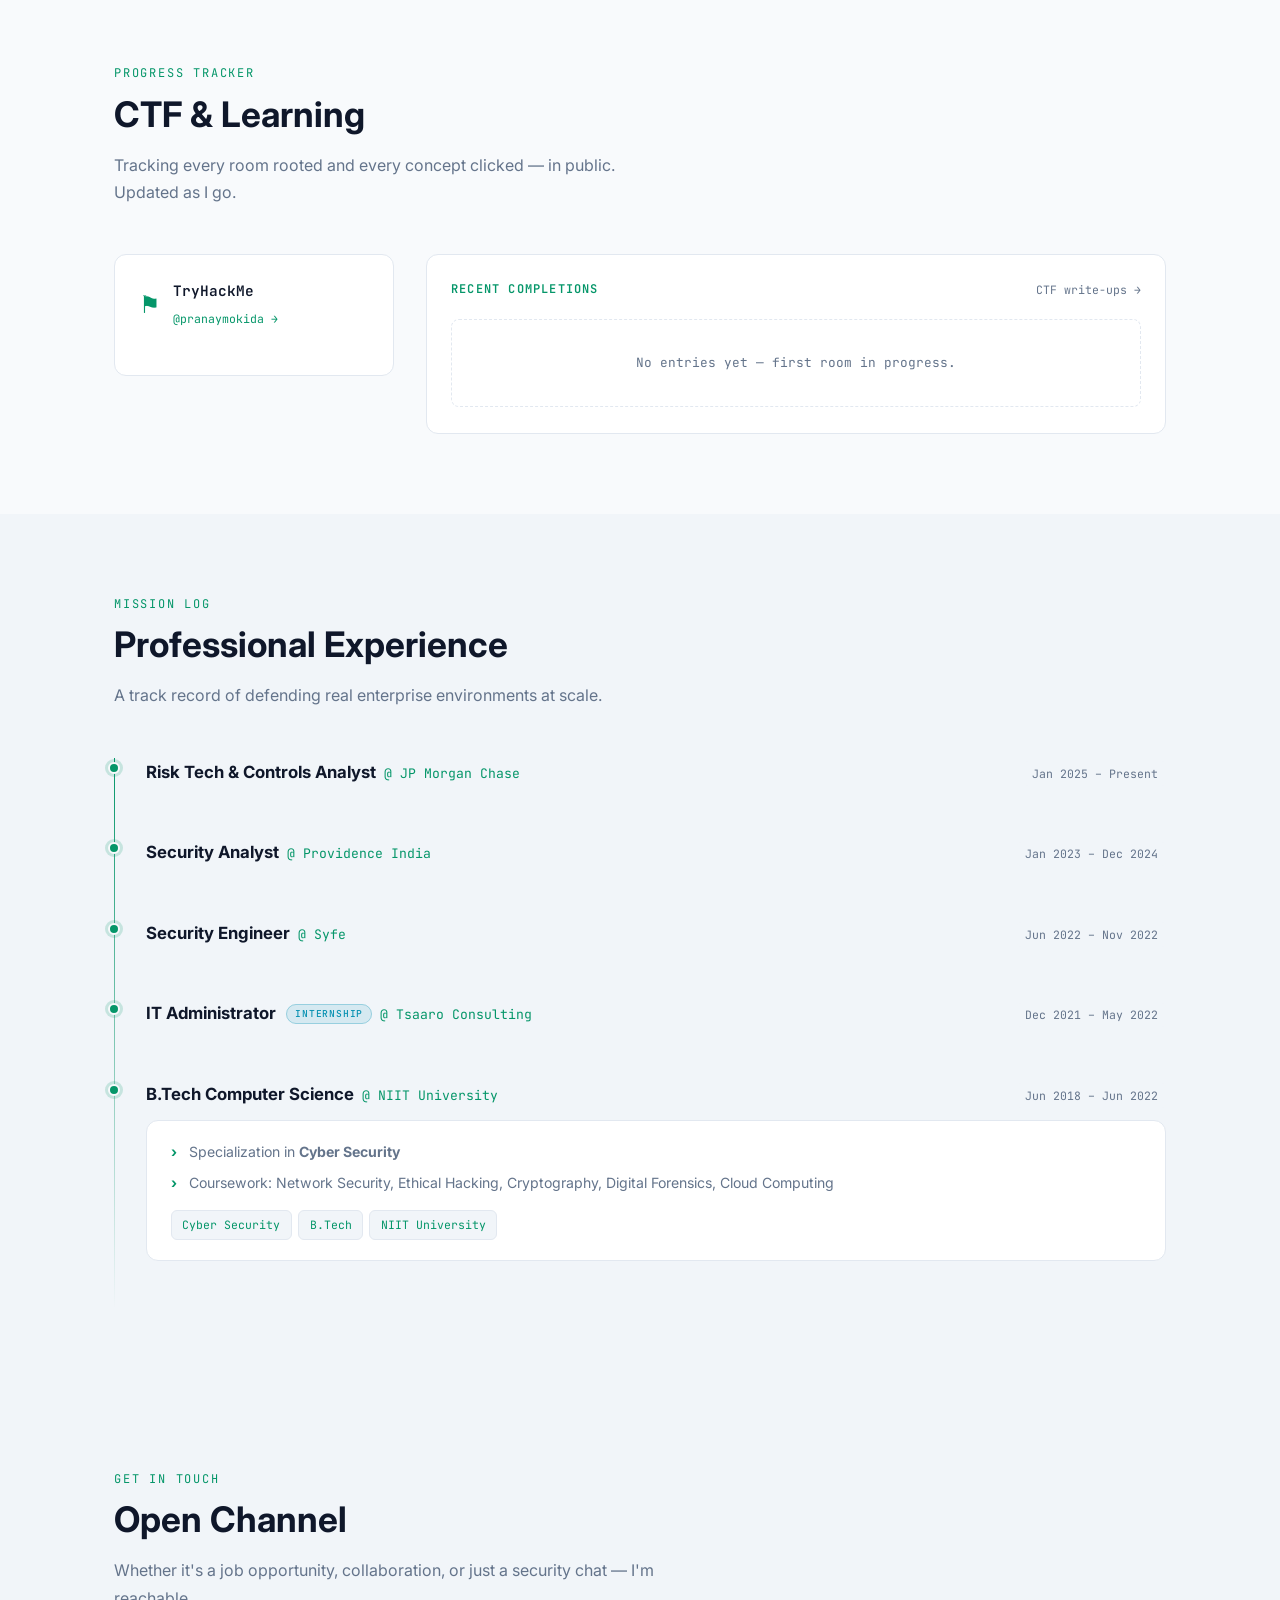
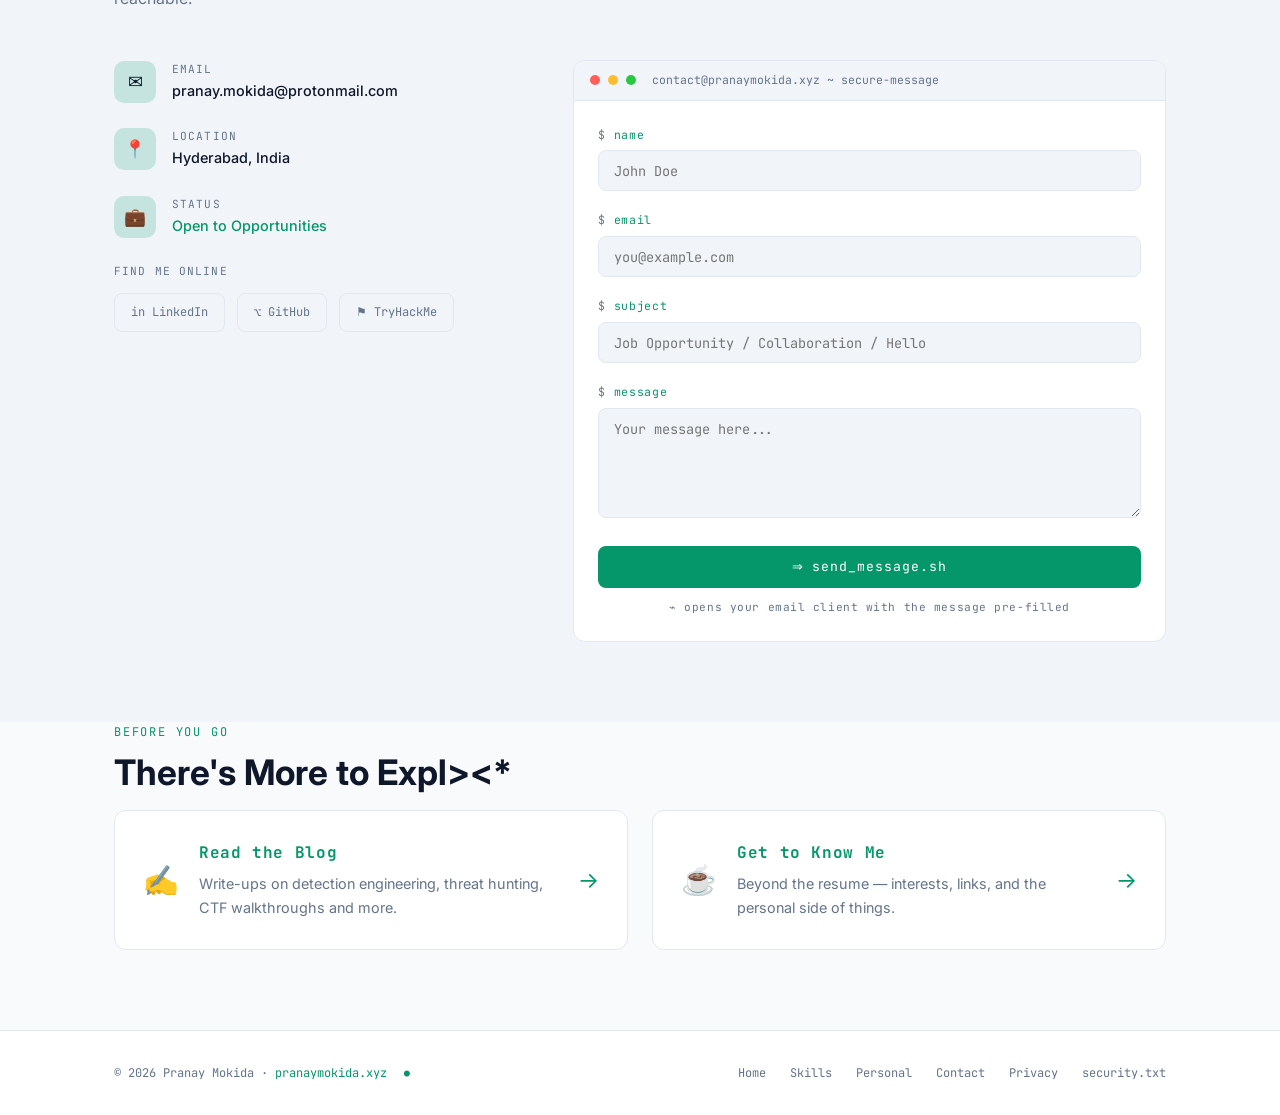
==== commit 18770f63: "Update index.html" ====
--- a/index.html
+++ b/index.html
@@ -284,6 +284,18 @@
 </section>
 
 <!-- ========== PROJECTS ========== -->
+<section id="projects" aria-labelledby="projects-heading">
+  <div class="container">
+    <p class="section-label reveal">Things I've Built</p>
+    <h2 id="projects-heading" class="section-title reveal">Projects</h2>
+    <p class="section-subtitle reveal">Side projects that solve real problems.</p>
+    <div class="projects-grid">
+
+
+     
+      </div>
+
+    </div>
 
     <div class="gh-live" id="gh-live" hidden>
       <div class="gh-live-header">
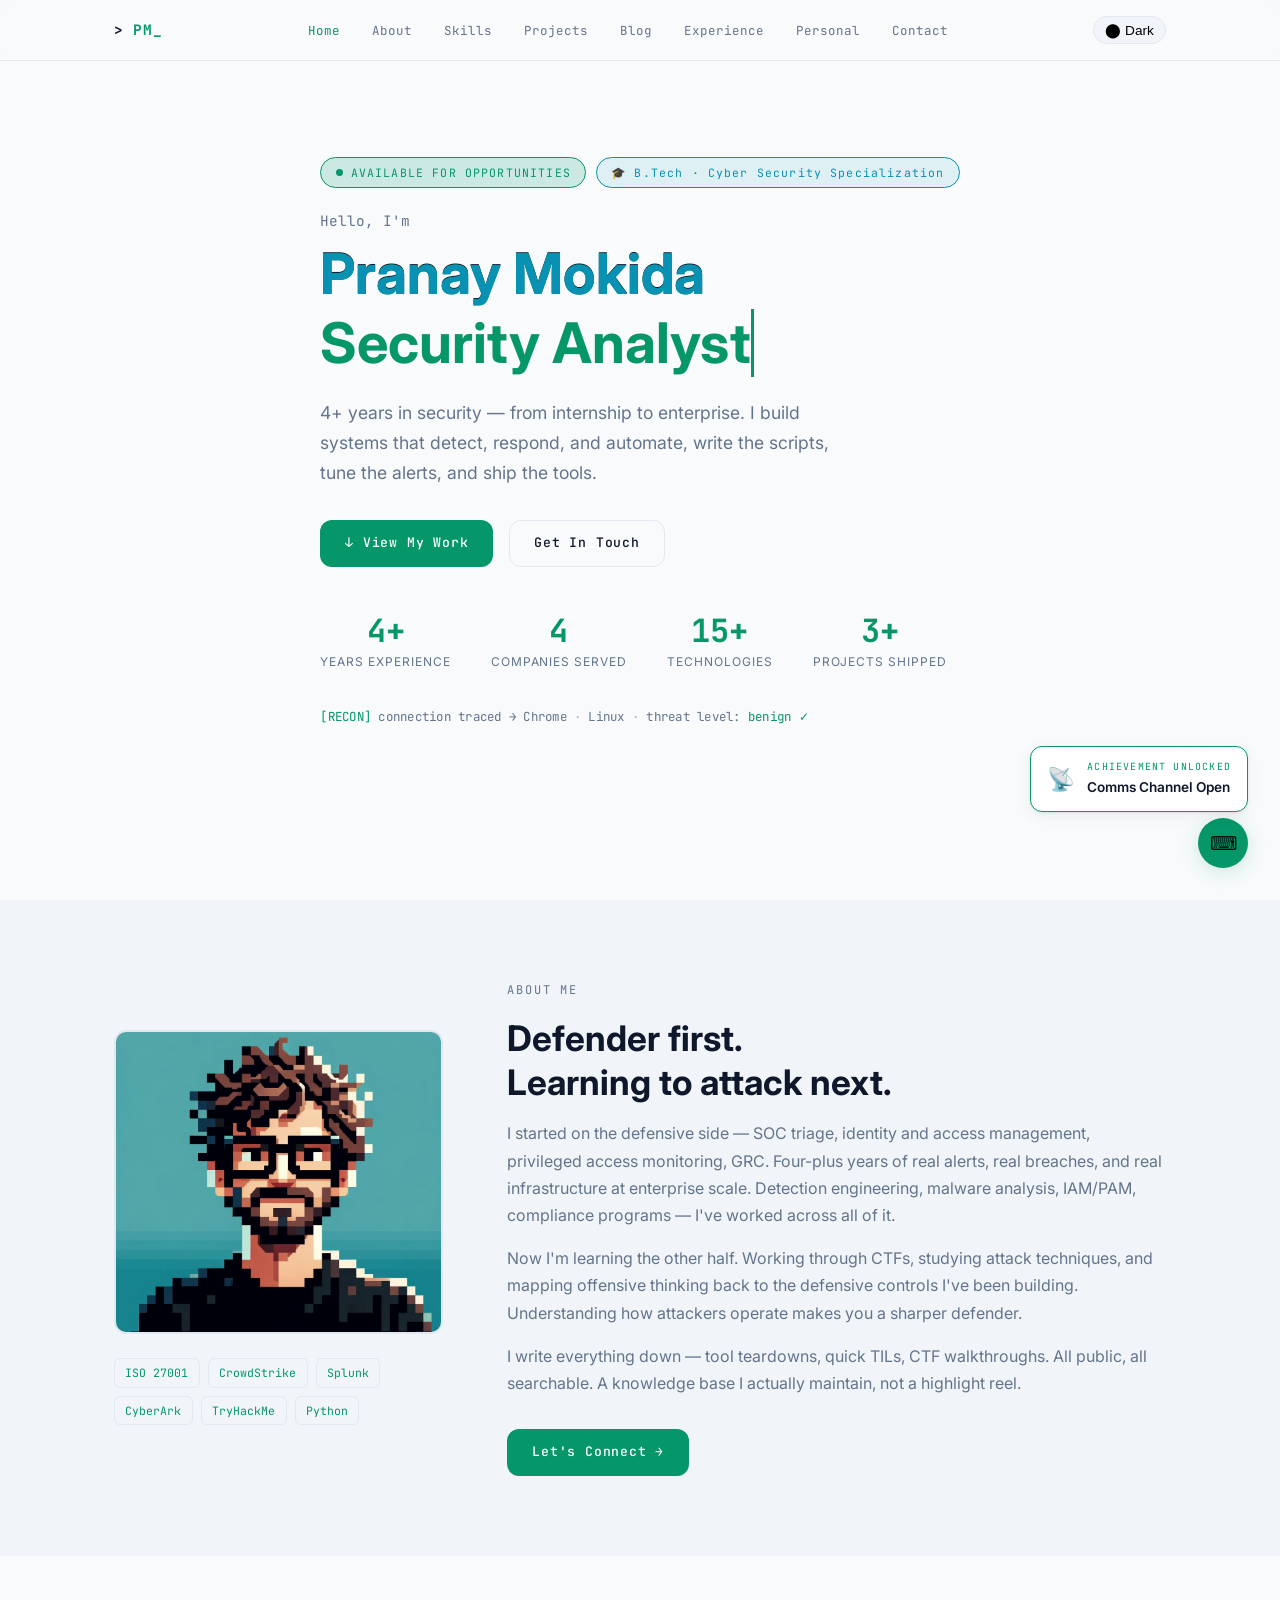
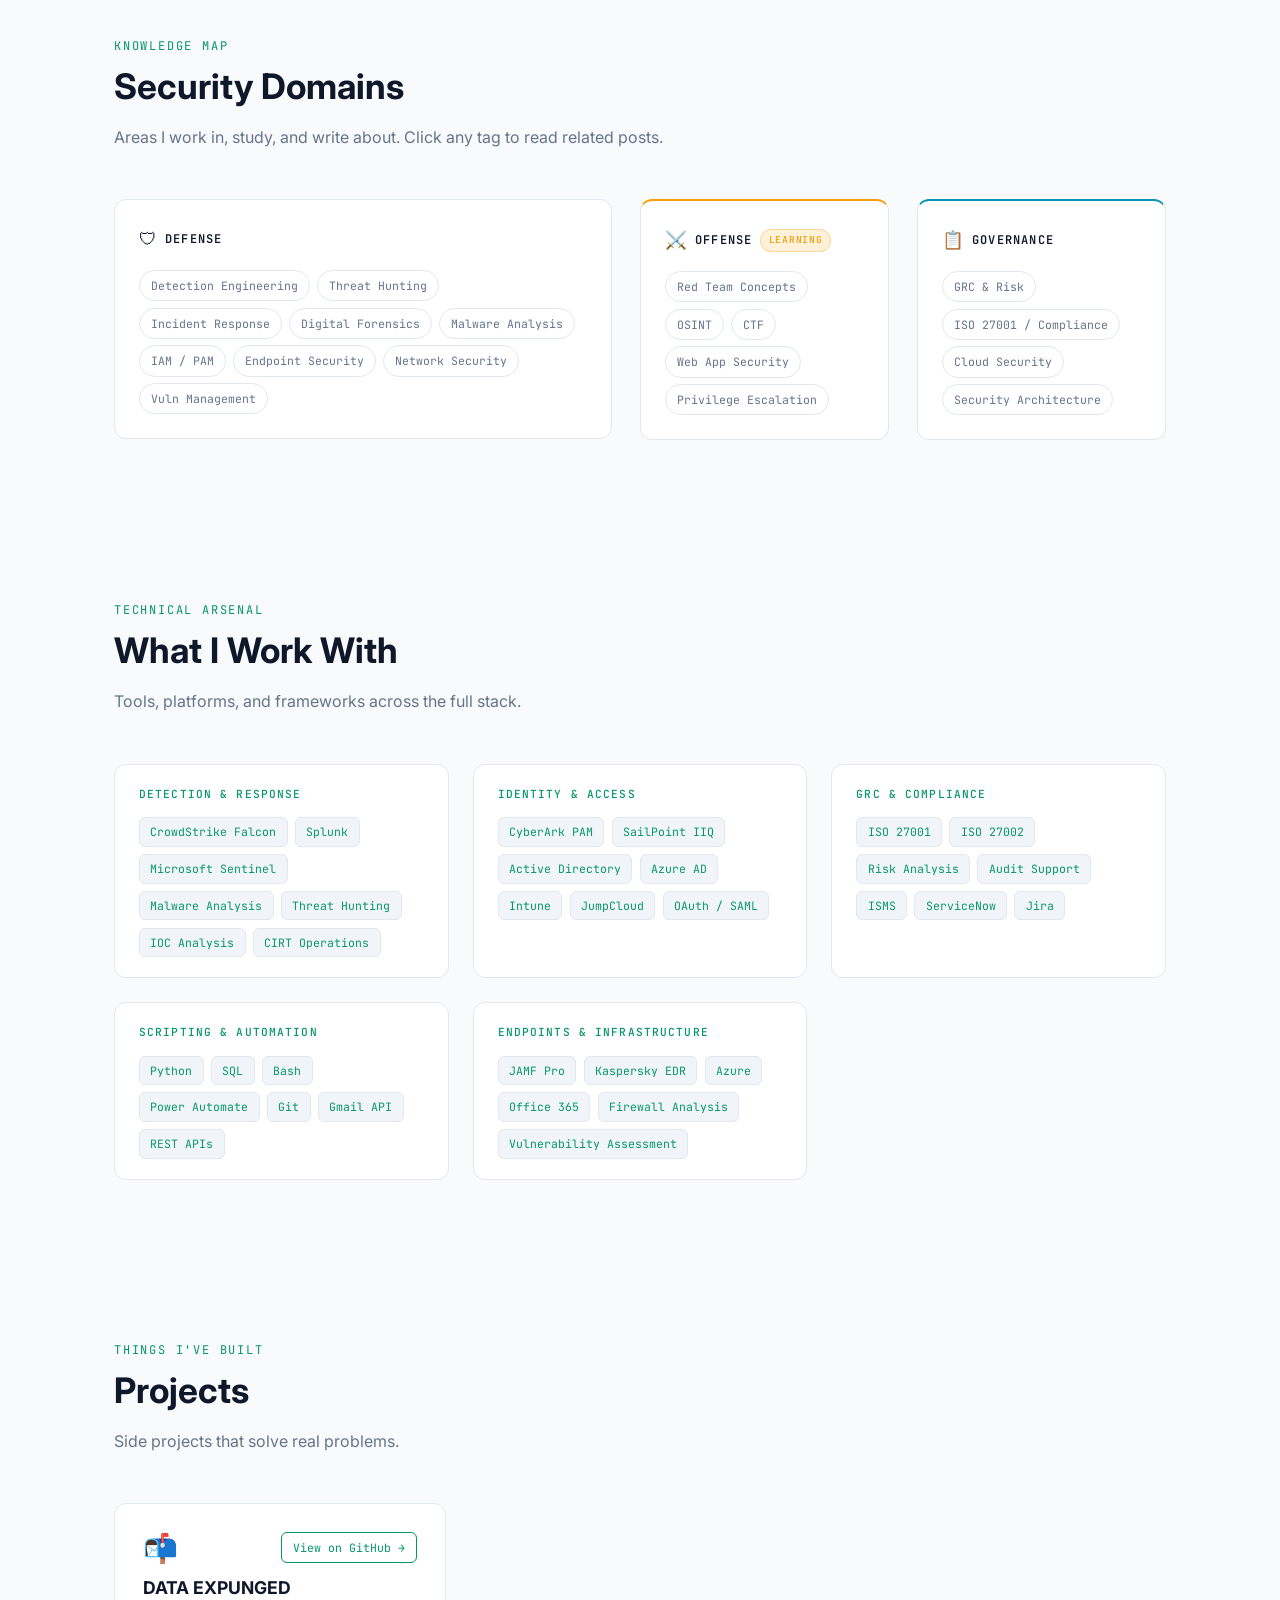
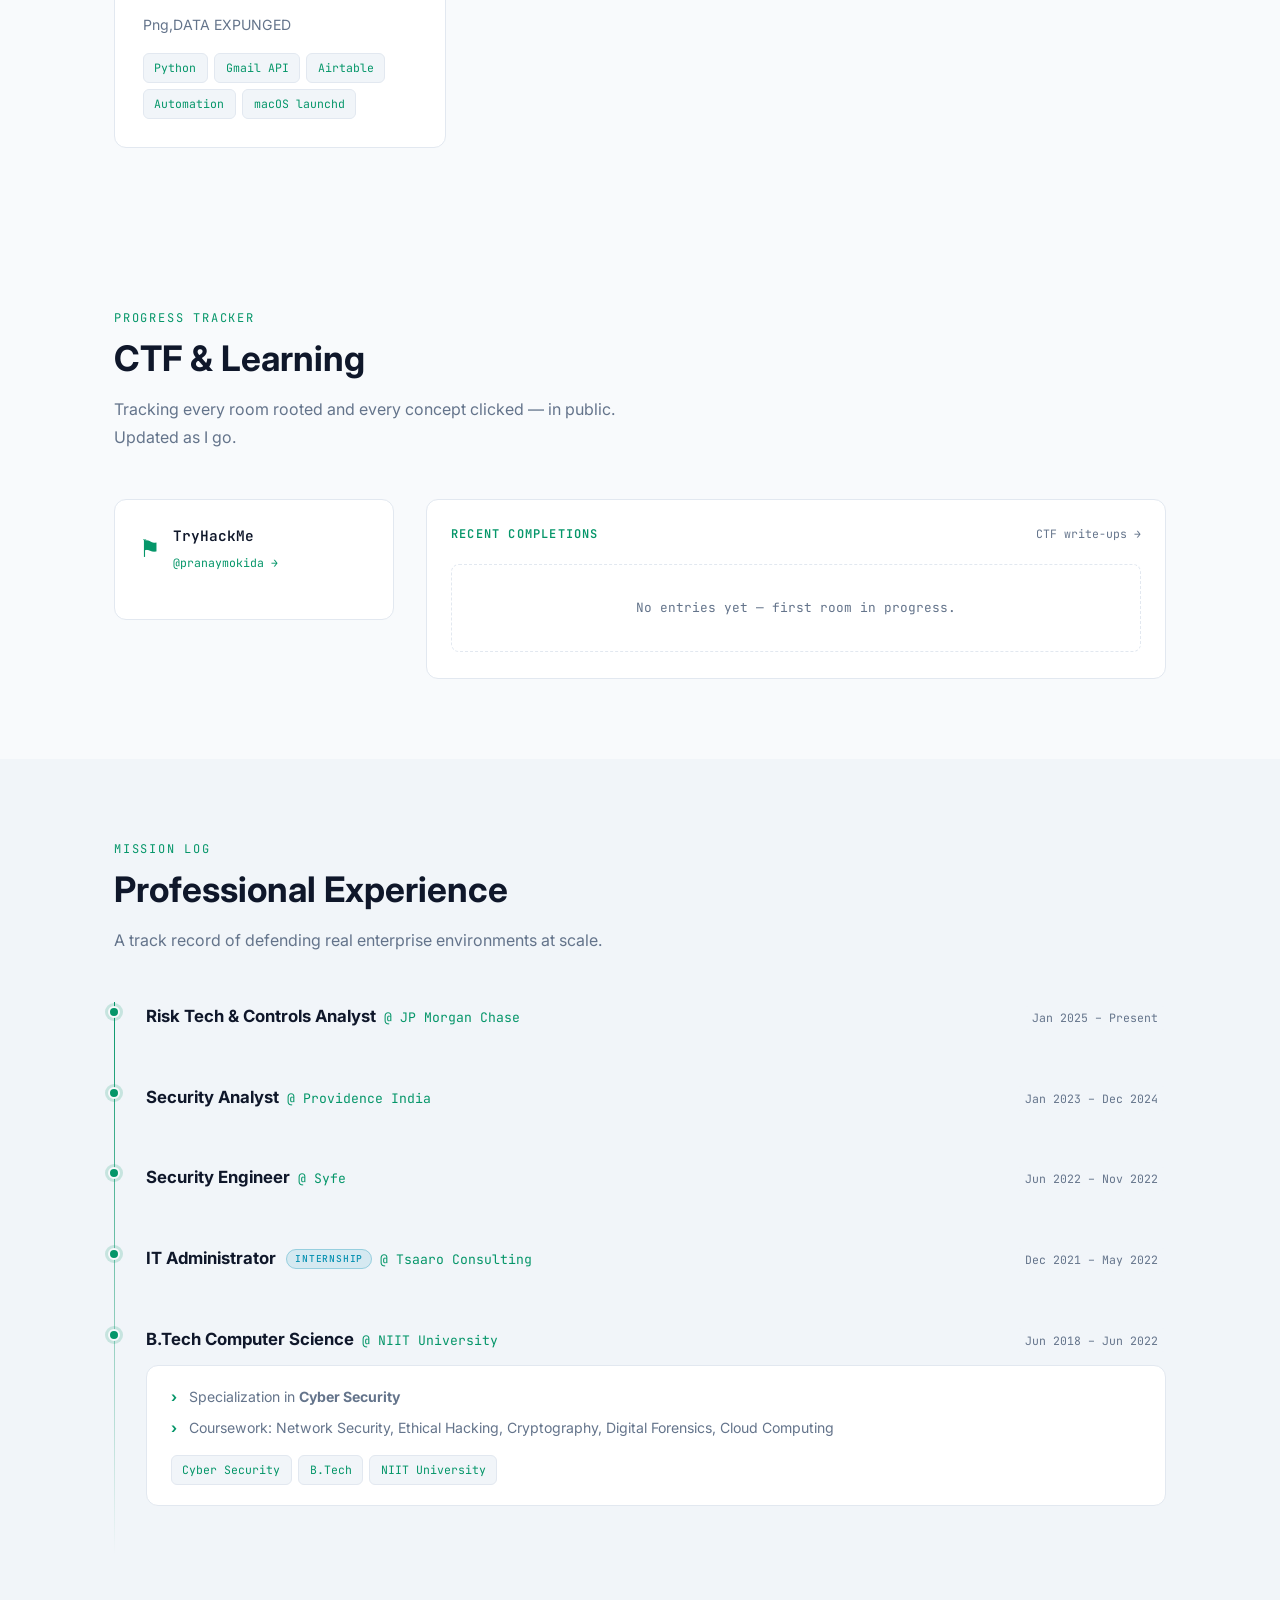
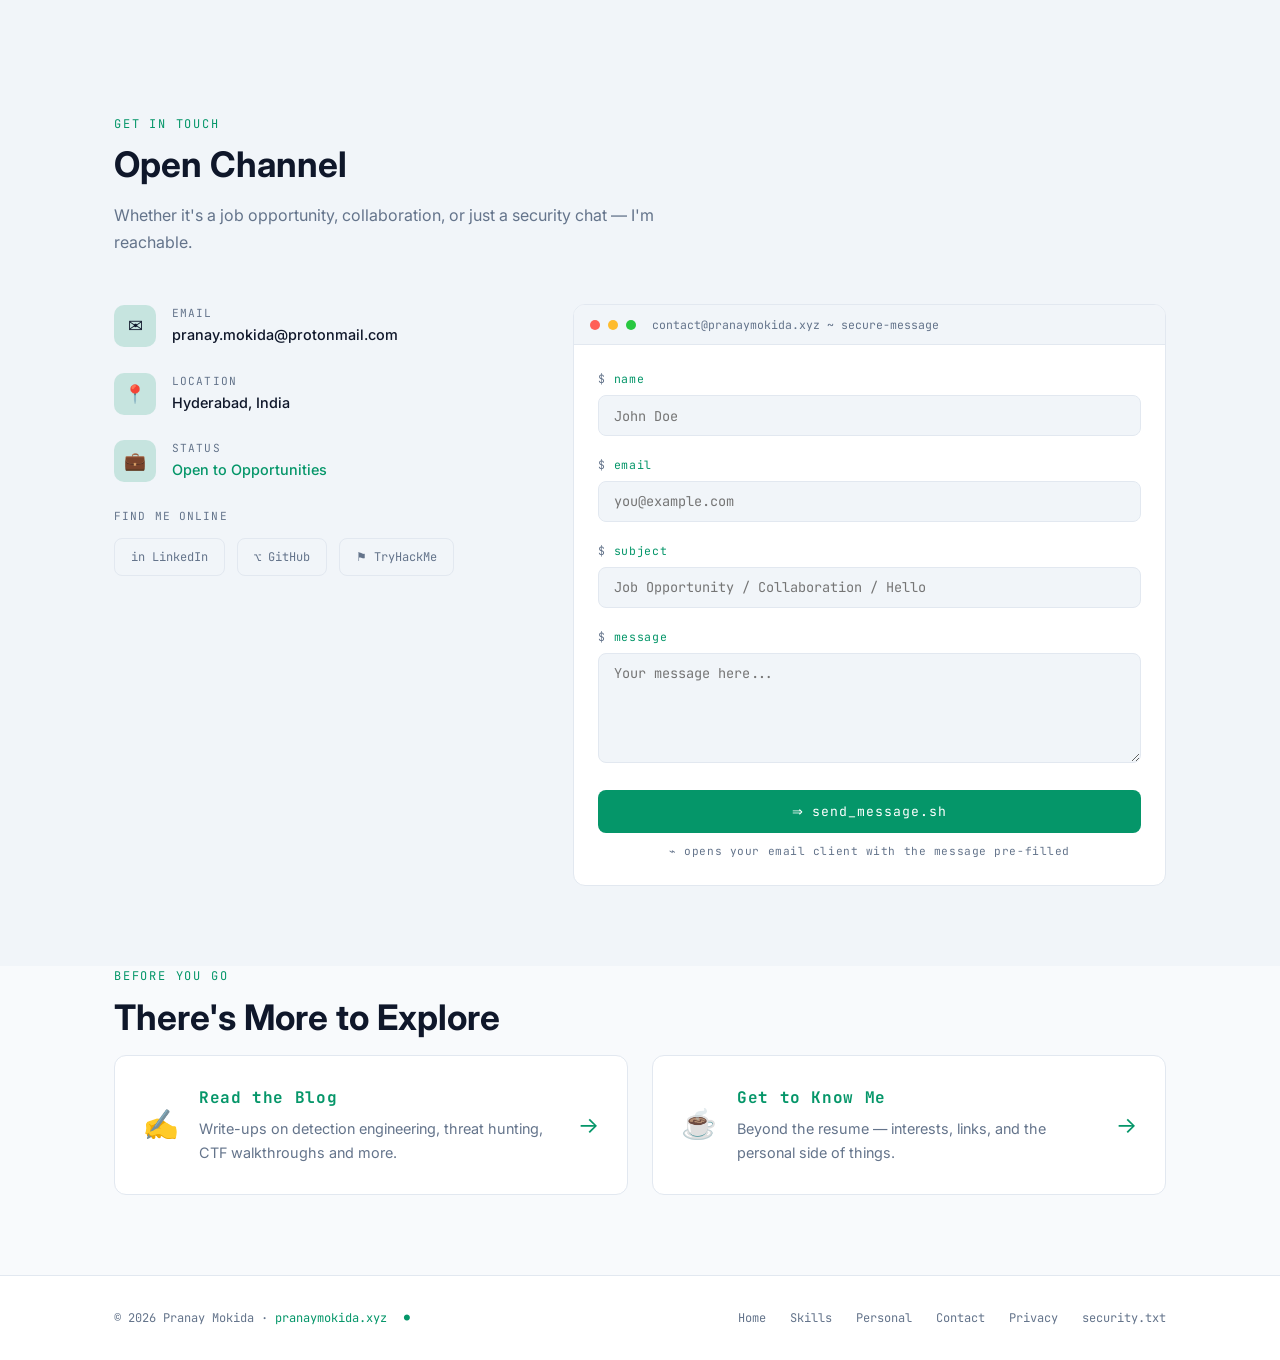
==== commit 3fd0d789: "erripu Added a new project card for a GitHub project with details." ====
--- a/index.html
+++ b/index.html
@@ -291,8 +291,16 @@
     <p class="section-subtitle reveal">Side projects that solve real problems.</p>
     <div class="projects-grid">
 
-
-     
+      <div class="project-card reveal">
+        <div class="project-header">
+          <div class="project-icon">📬</div>
+          <a href="https://github.com/pranayesse/xyz" target="_blank" rel="noopener" class="project-link">View on GitHub →</a>
+        </div>
+        <h3 class="project-title">DATA EXPUNGED</h3>
+        <p class="project-desc">Png,DATA EXPUNGED </p>
+        <div class="project-tags">
+          <span class="tag">Python</span><span class="tag">Gmail API</span><span class="tag">Airtable</span><span class="tag">Automation</span><span class="tag">macOS launchd</span>
+        </div>
       </div>
 
     </div>
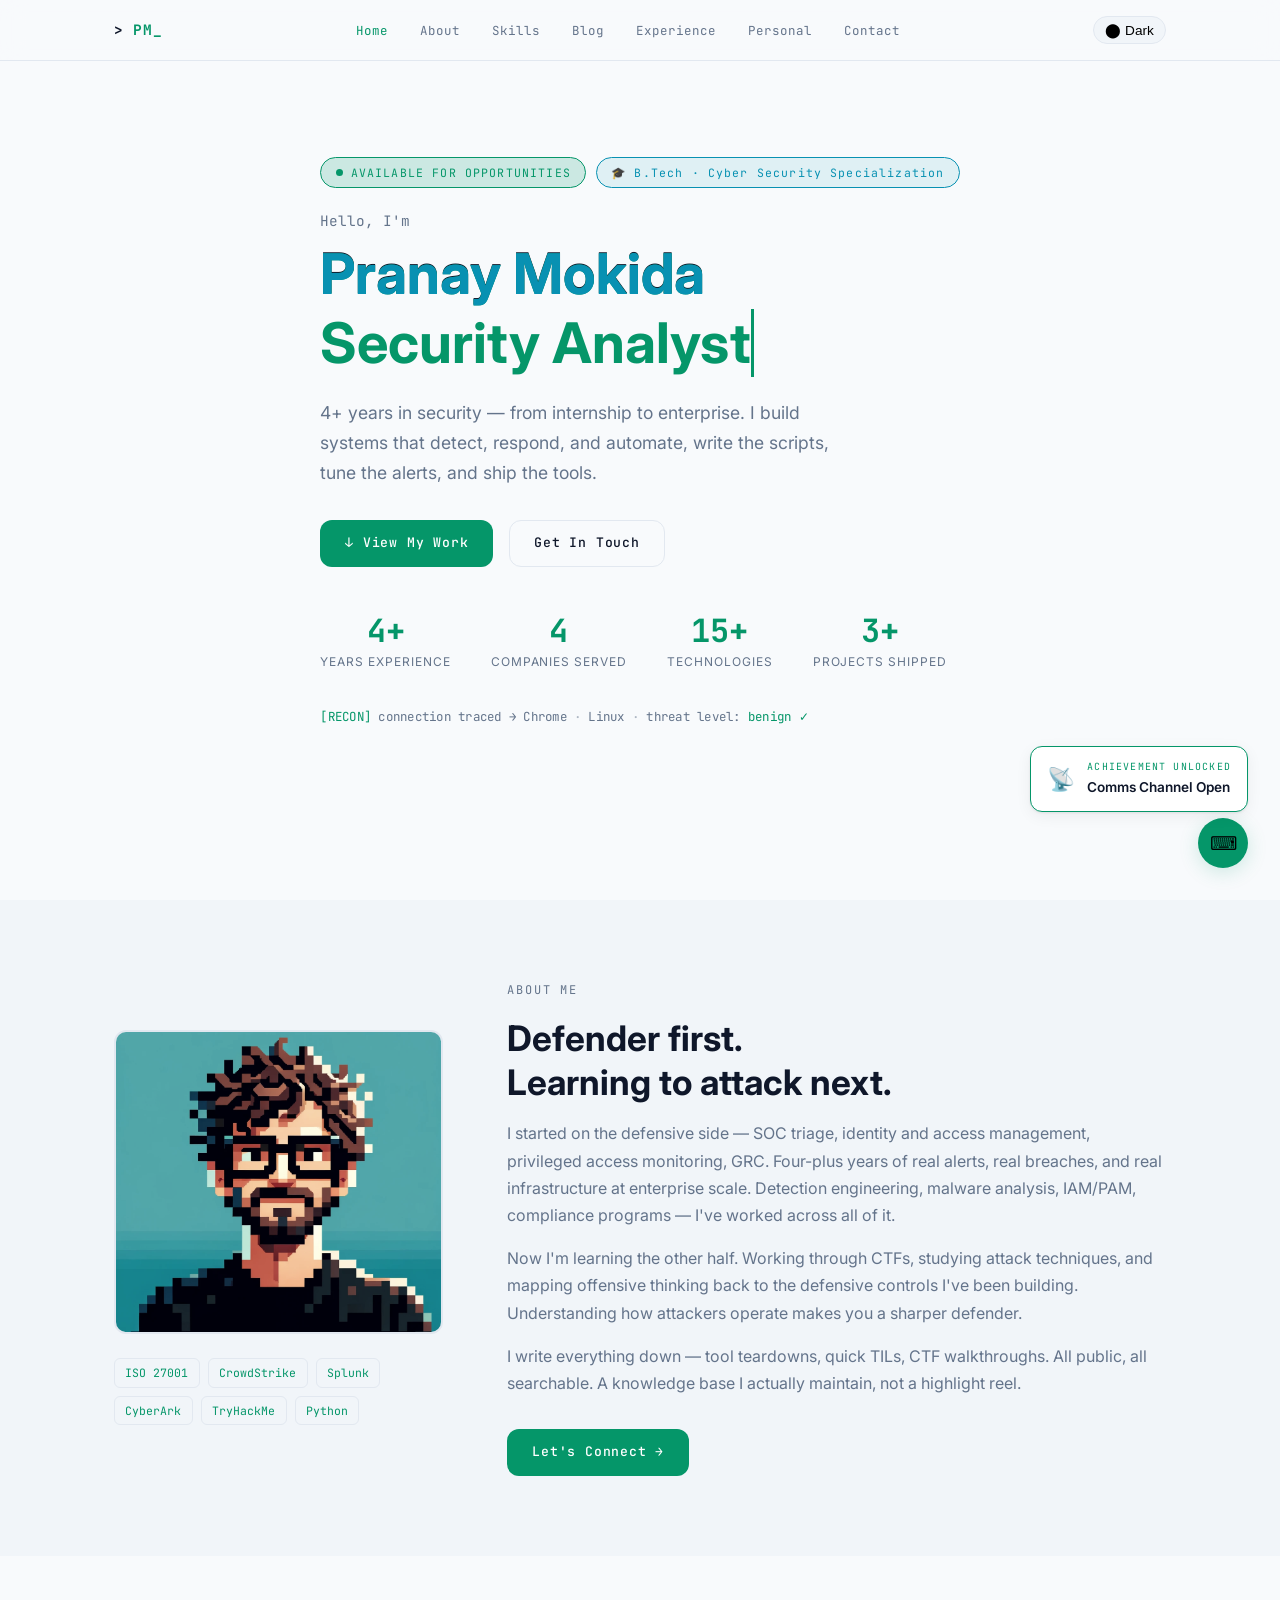
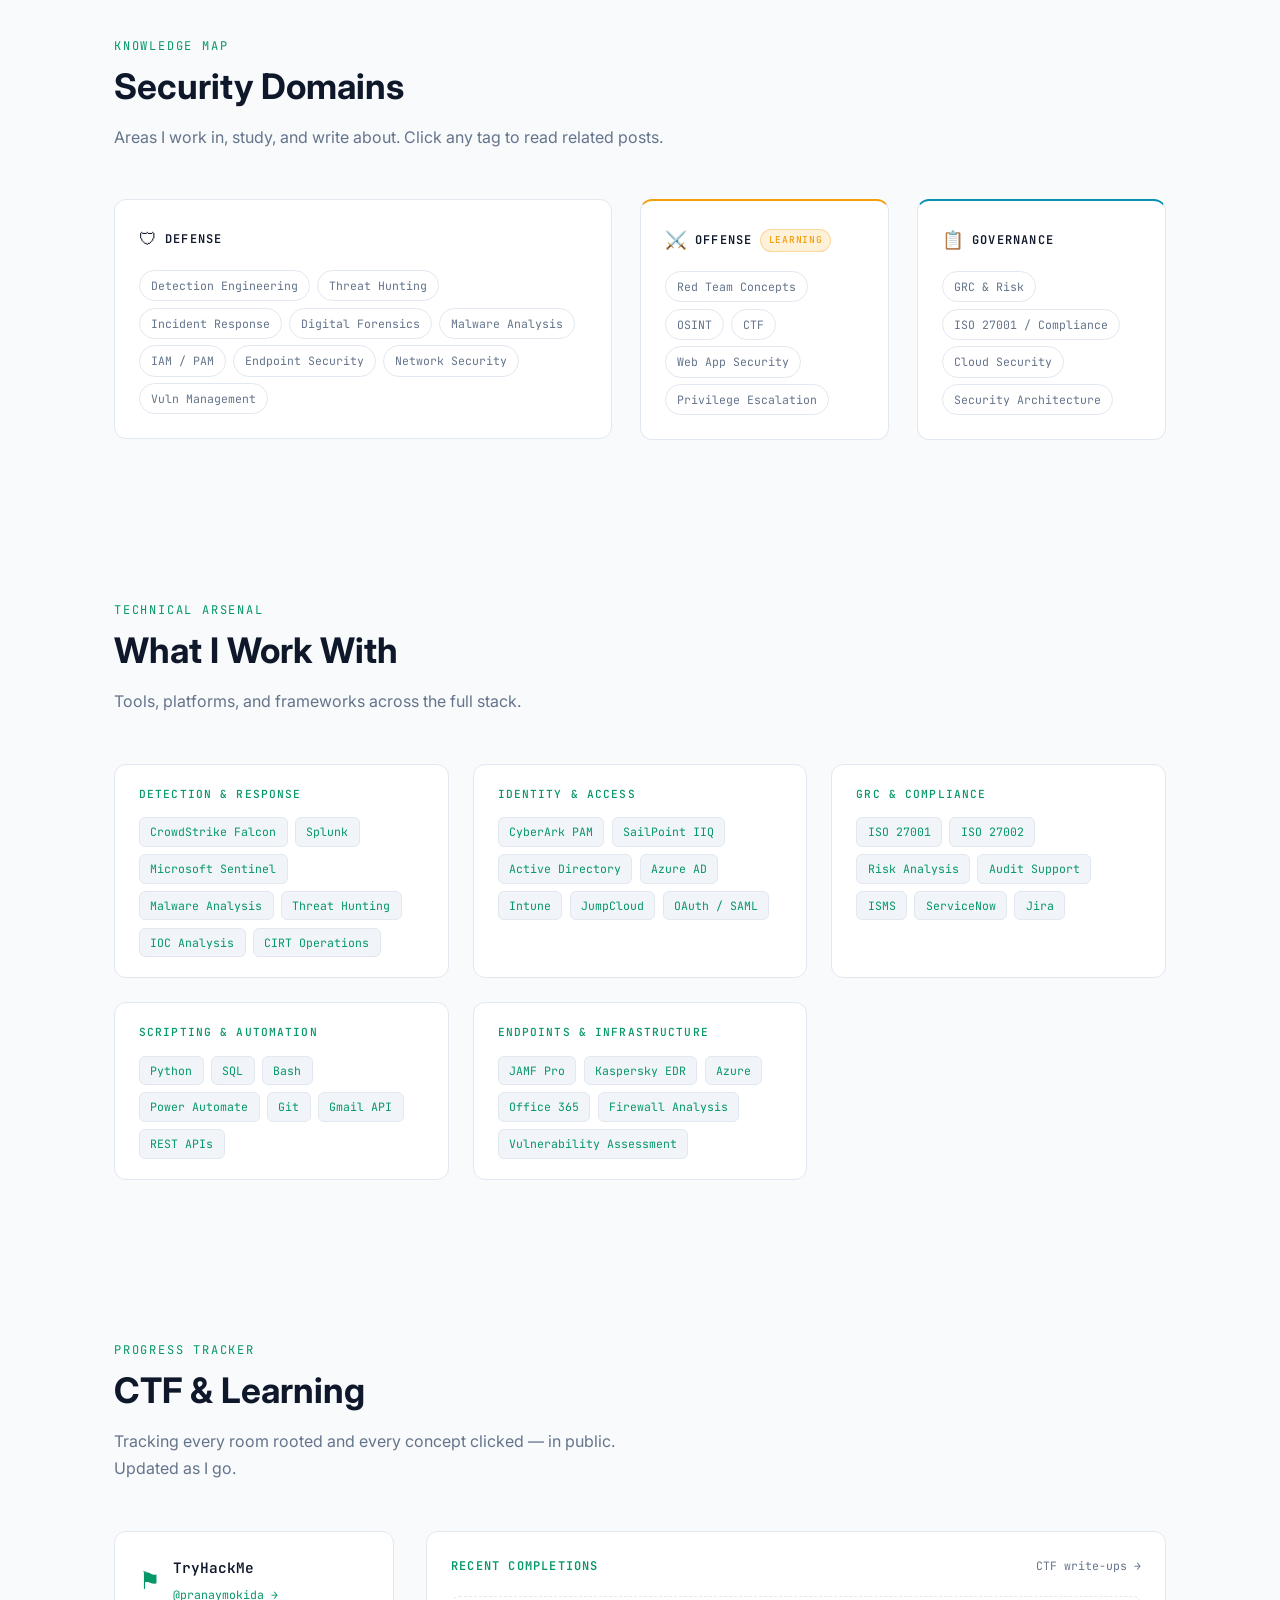
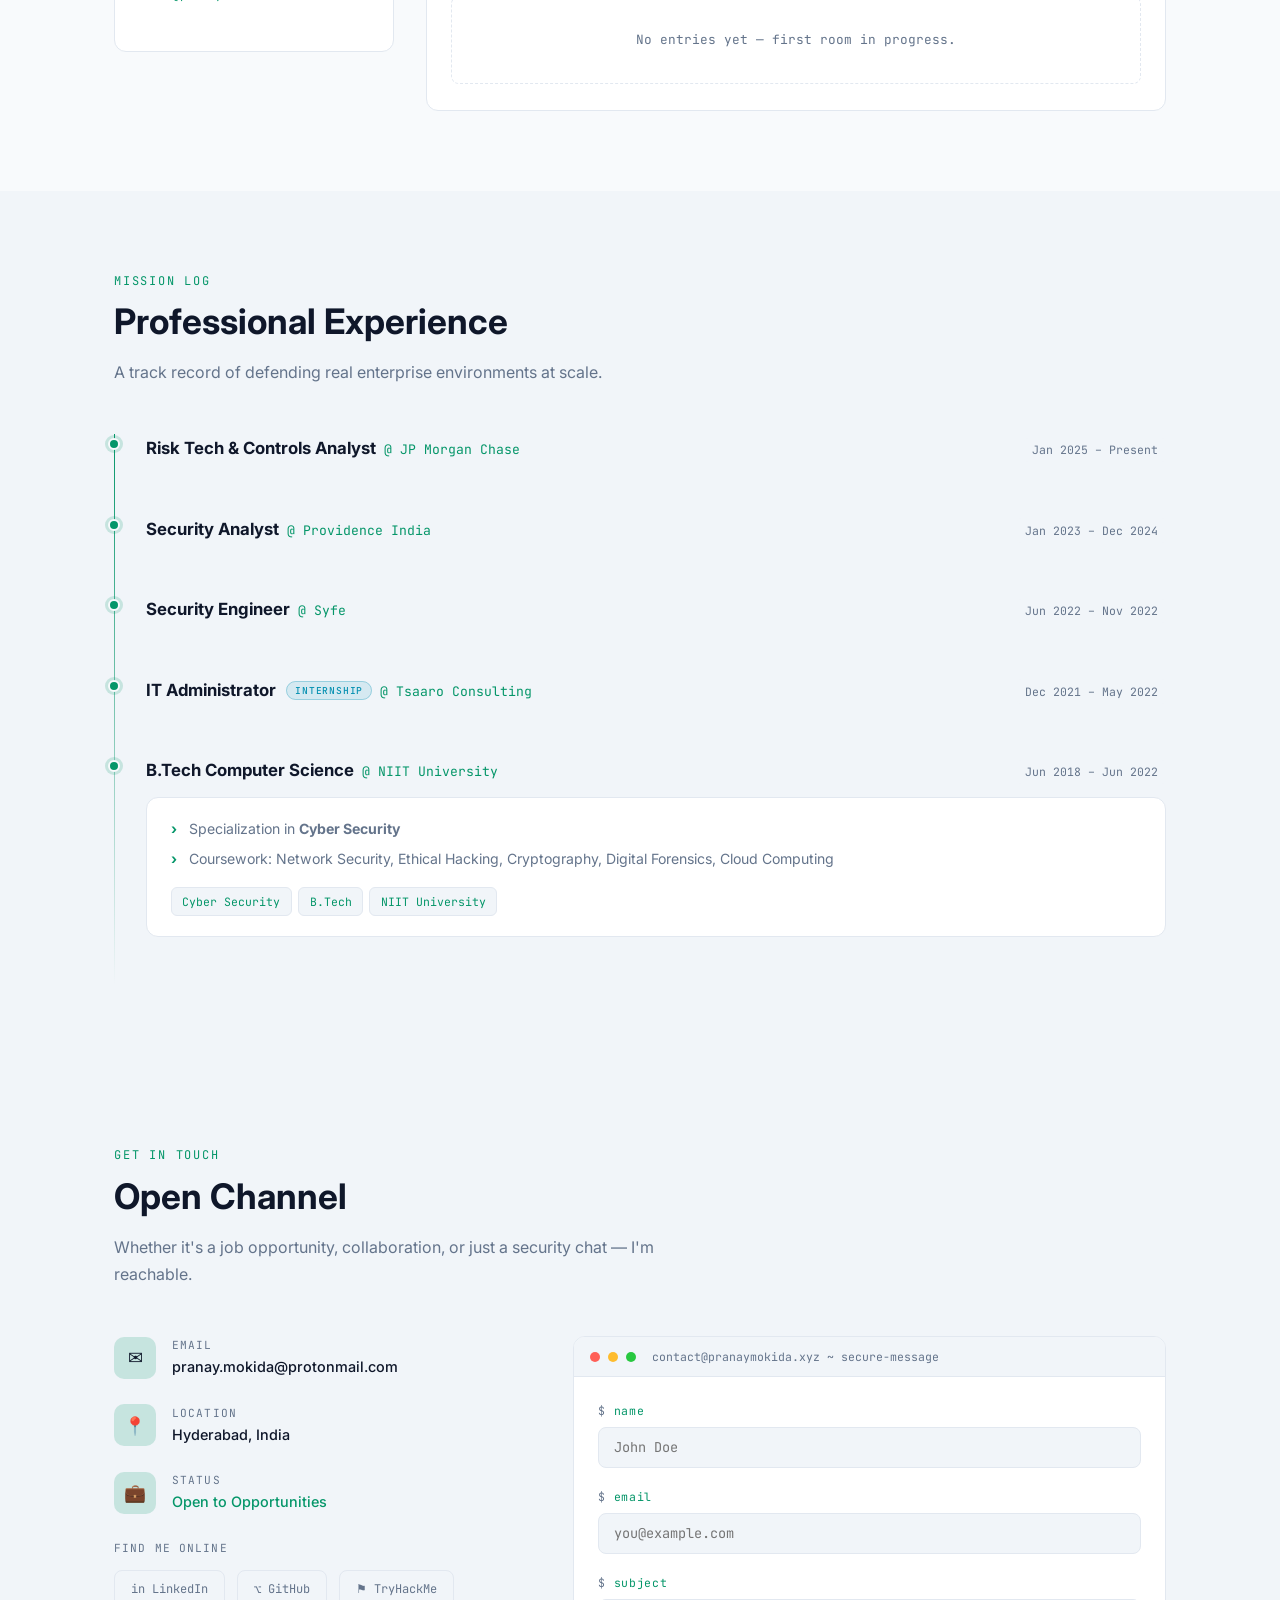
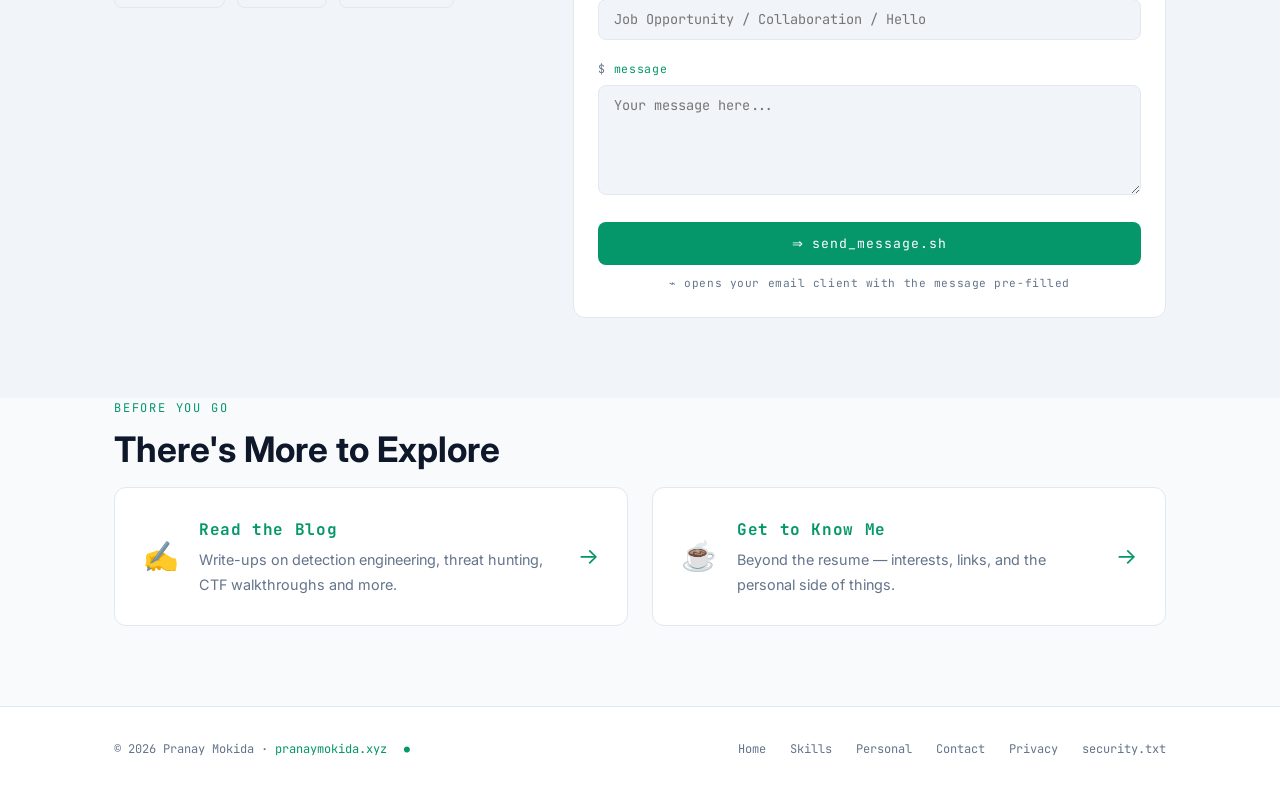
==== commit 021ef43a: "Merge f69af378f74a7ab2cd7e6dd9845ad4c65dc297e0 into 243b957ea05da60d14fbaa84faba01aeb64e1a1e" ====
--- a/index.html
+++ b/index.html
@@ -50,7 +50,6 @@
       <li><a href="#home">Home</a></li>
       <li><a href="#about">About</a></li>
       <li><a href="#skills">Skills</a></li>
-      <li><a href="#projects">Projects</a></li>
       <li><a href="blog.html">Blog</a></li>
       <li><a href="#experience">Experience</a></li>
       <li><a href="links.html">Personal</a></li>
@@ -89,7 +88,7 @@
       4+ years in security — from internship to enterprise. I build systems that detect, respond, and automate, write the scripts, tune the alerts, and ship the tools.
     </p>
     <div class="hero-cta">
-      <a href="#projects" class="btn btn-primary">↓ View My Work</a>
+      <a href="#experience" class="btn btn-primary">↓ View My Work</a>
       <a href="#contact" class="btn btn-outline">Get In Touch</a>
     </div>
     <div class="hero-stats">
@@ -279,38 +278,6 @@
         </div>
       </div>
 
-    </div>
-  </div>
-</section>
-
-<!-- ========== PROJECTS ========== -->
-<section id="projects" aria-labelledby="projects-heading">
-  <div class="container">
-    <p class="section-label reveal">Things I've Built</p>
-    <h2 id="projects-heading" class="section-title reveal">Projects</h2>
-    <p class="section-subtitle reveal">Side projects that solve real problems.</p>
-    <div class="projects-grid">
-
-      <div class="project-card reveal">
-        <div class="project-header">
-          <div class="project-icon">📬</div>
-          <a href="https://github.com/pranayesse/xyz" target="_blank" rel="noopener" class="project-link">View on GitHub →</a>
-        </div>
-        <h3 class="project-title">DATA EXPUNGED</h3>
-        <p class="project-desc">Png,DATA EXPUNGED </p>
-        <div class="project-tags">
-          <span class="tag">Python</span><span class="tag">Gmail API</span><span class="tag">Airtable</span><span class="tag">Automation</span><span class="tag">macOS launchd</span>
-        </div>
-      </div>
-
-    </div>
-
-    <div class="gh-live" id="gh-live" hidden>
-      <div class="gh-live-header">
-        <span class="gh-live-title"><span class="gh-live-dot"></span> Live from GitHub</span>
-        <a href="https://github.com/pranayesse" target="_blank" rel="noopener" class="project-link">@pranayesse →</a>
-      </div>
-      <div class="gh-repos" id="gh-repos"></div>
     </div>
   </div>
 </section>
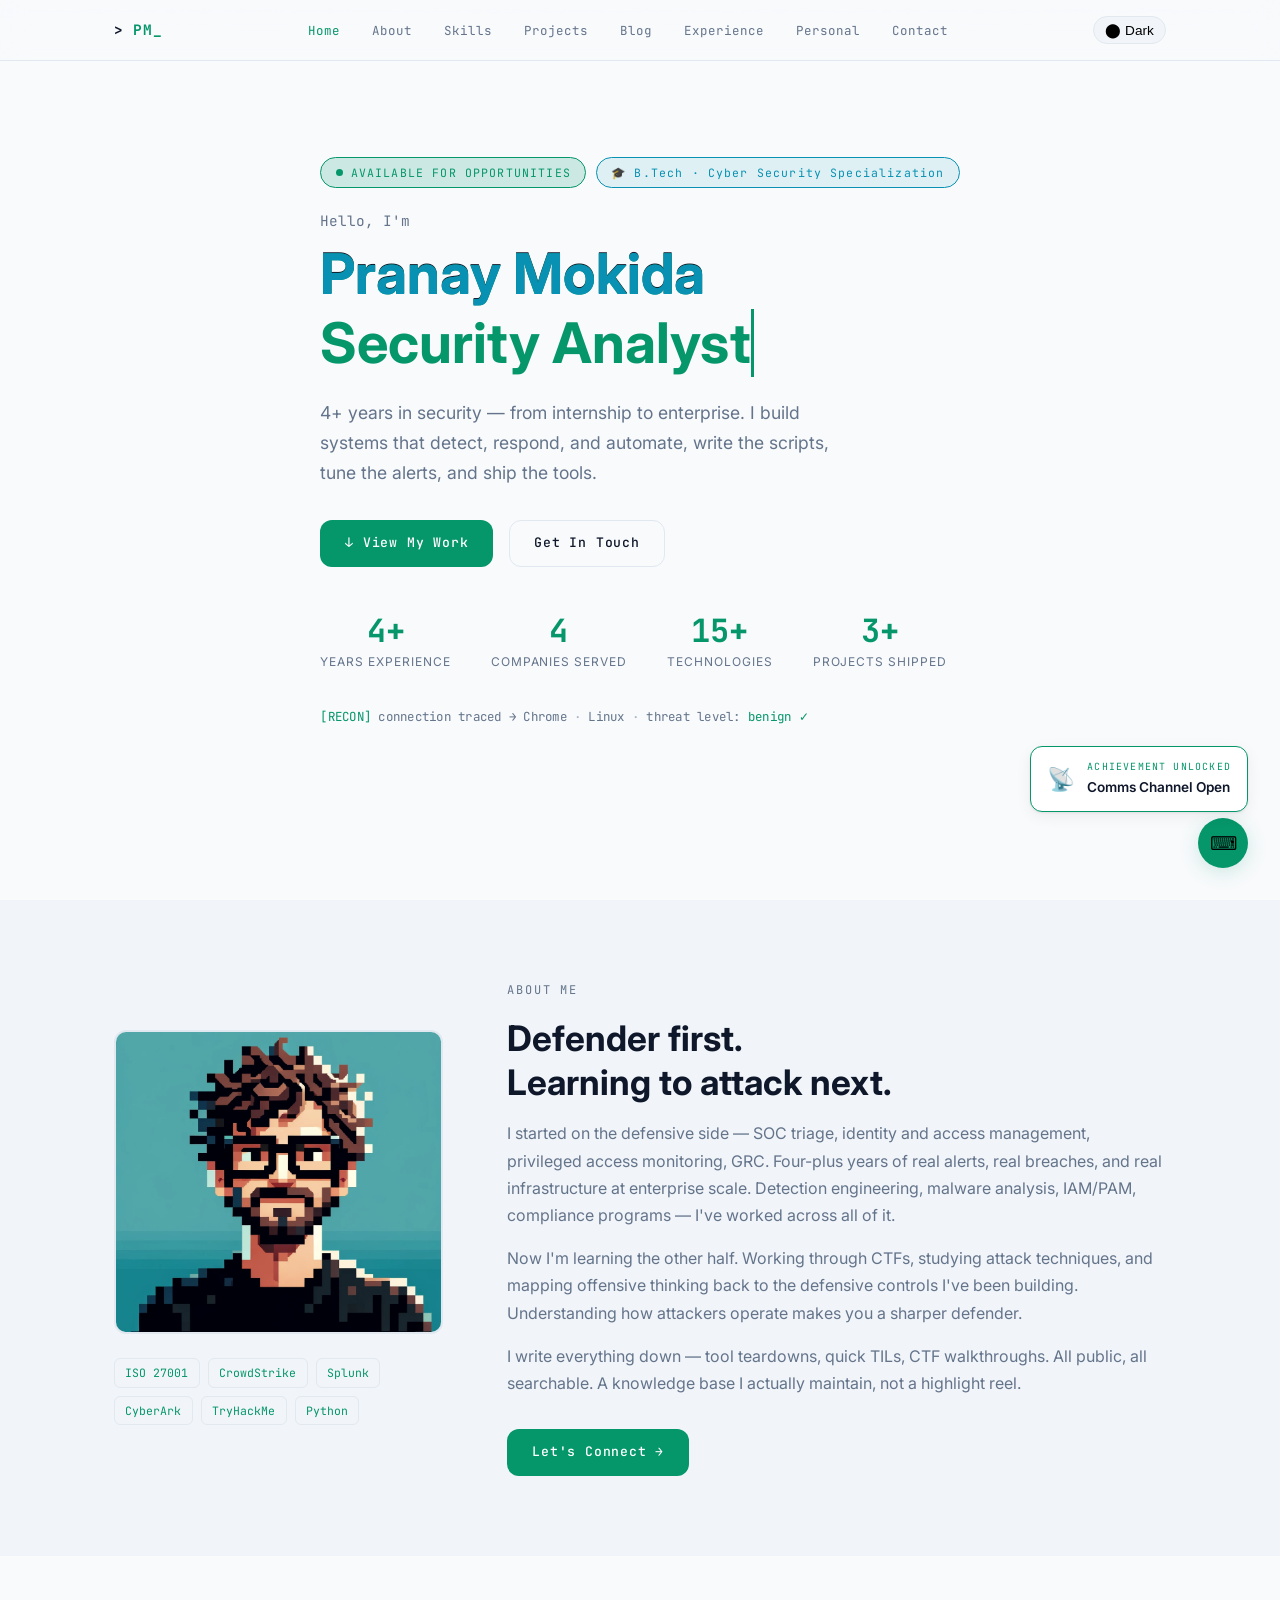
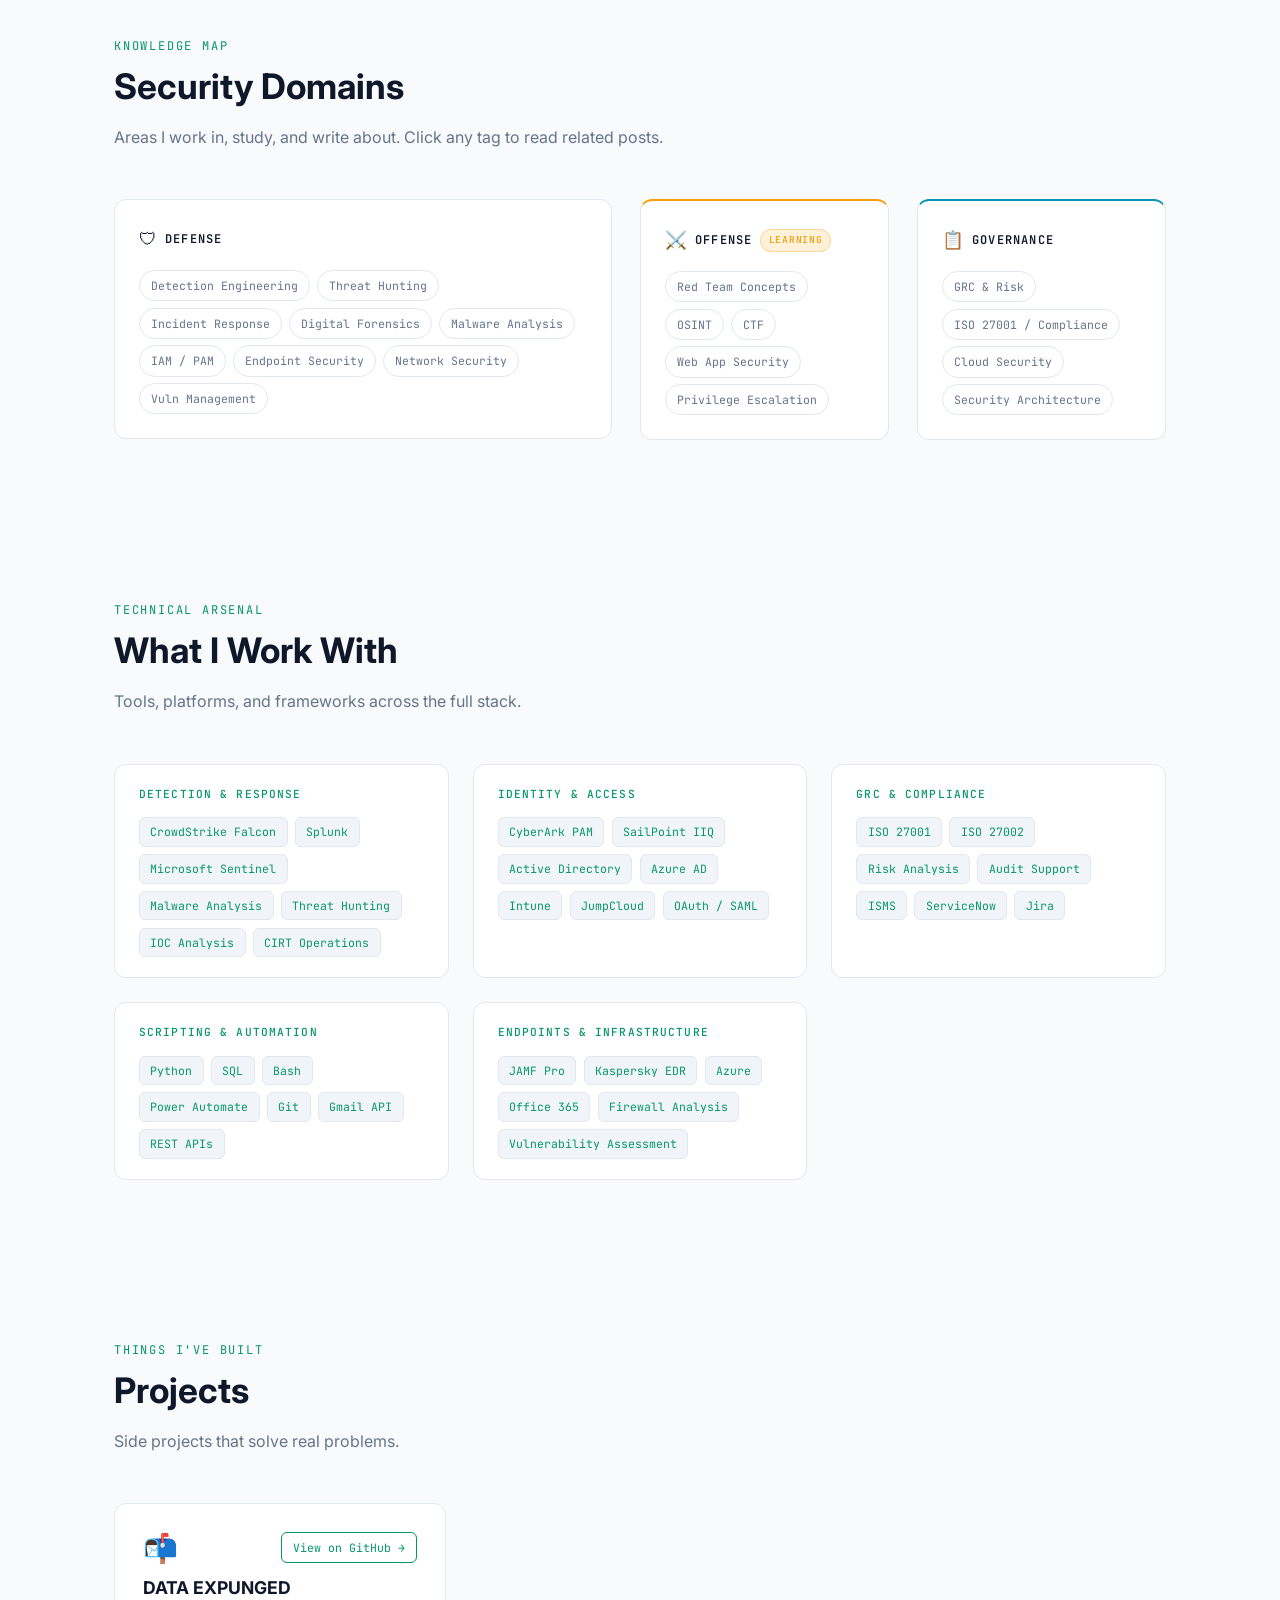
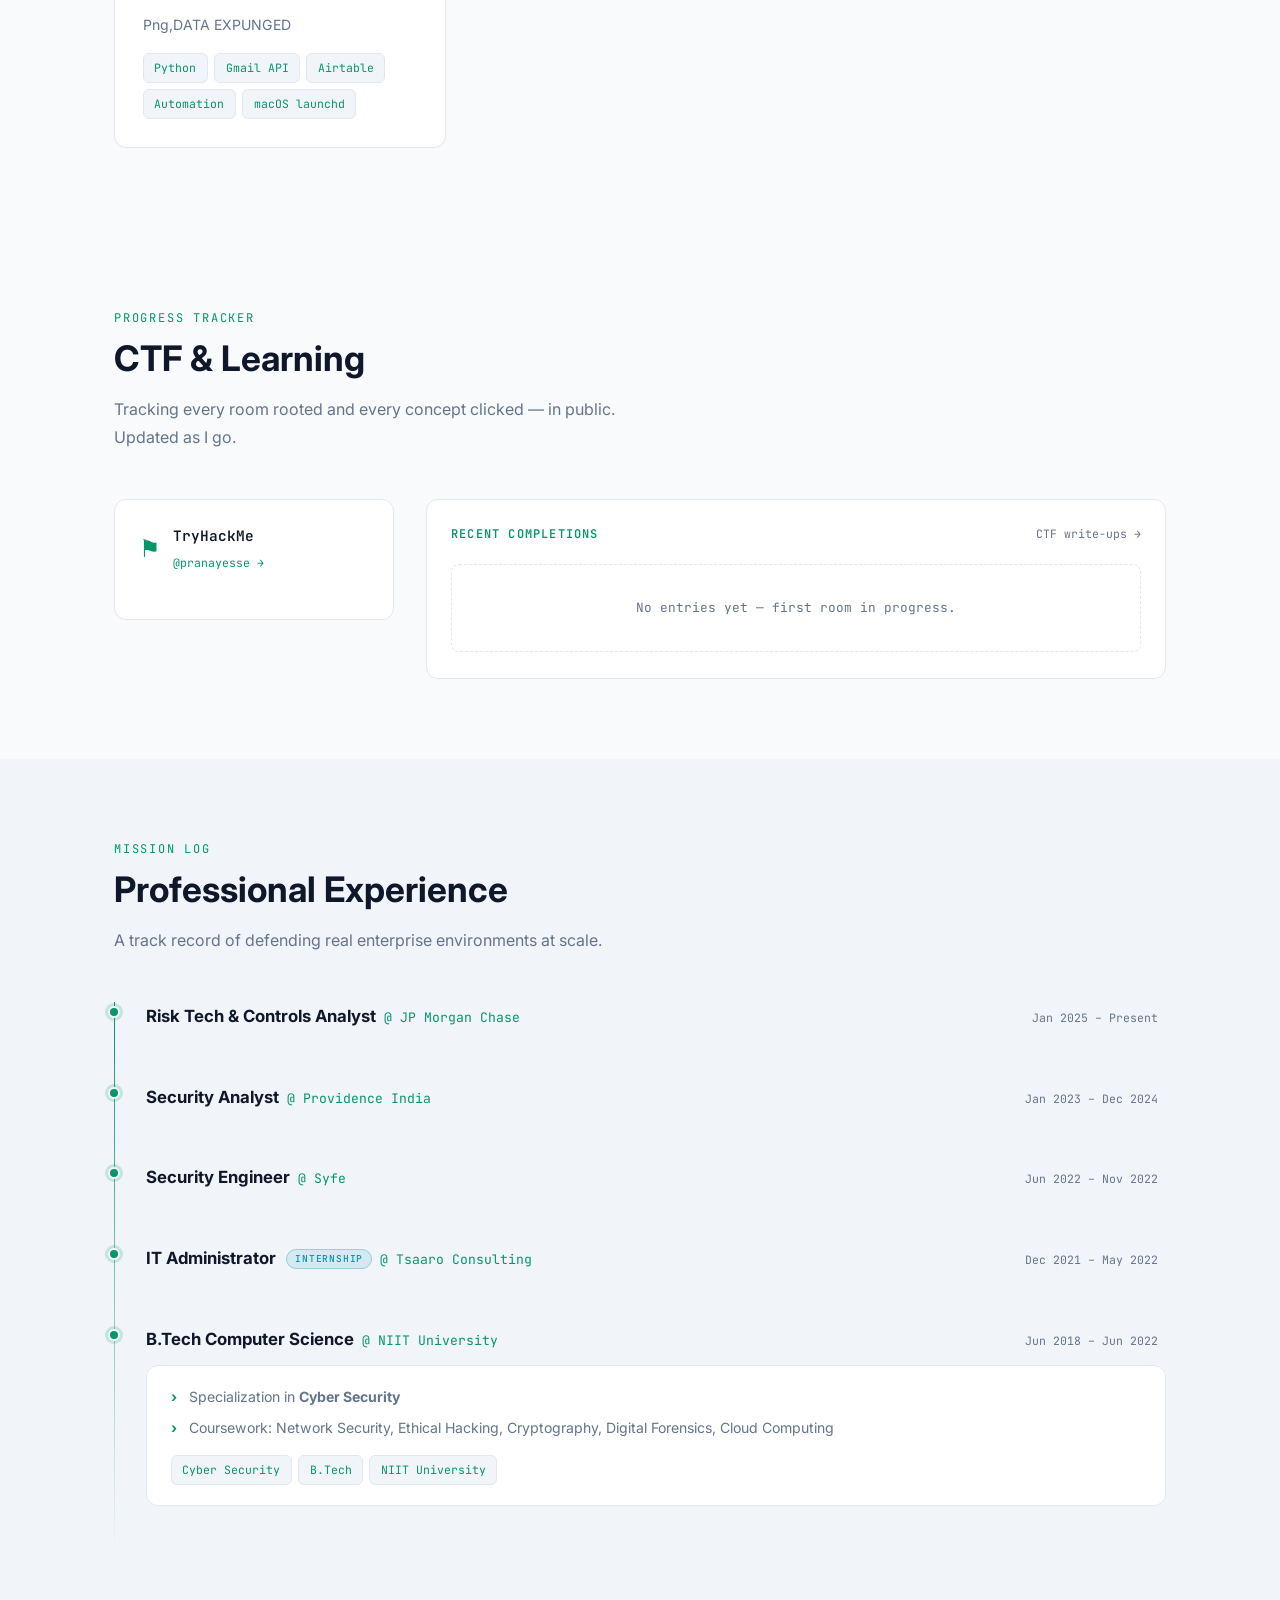
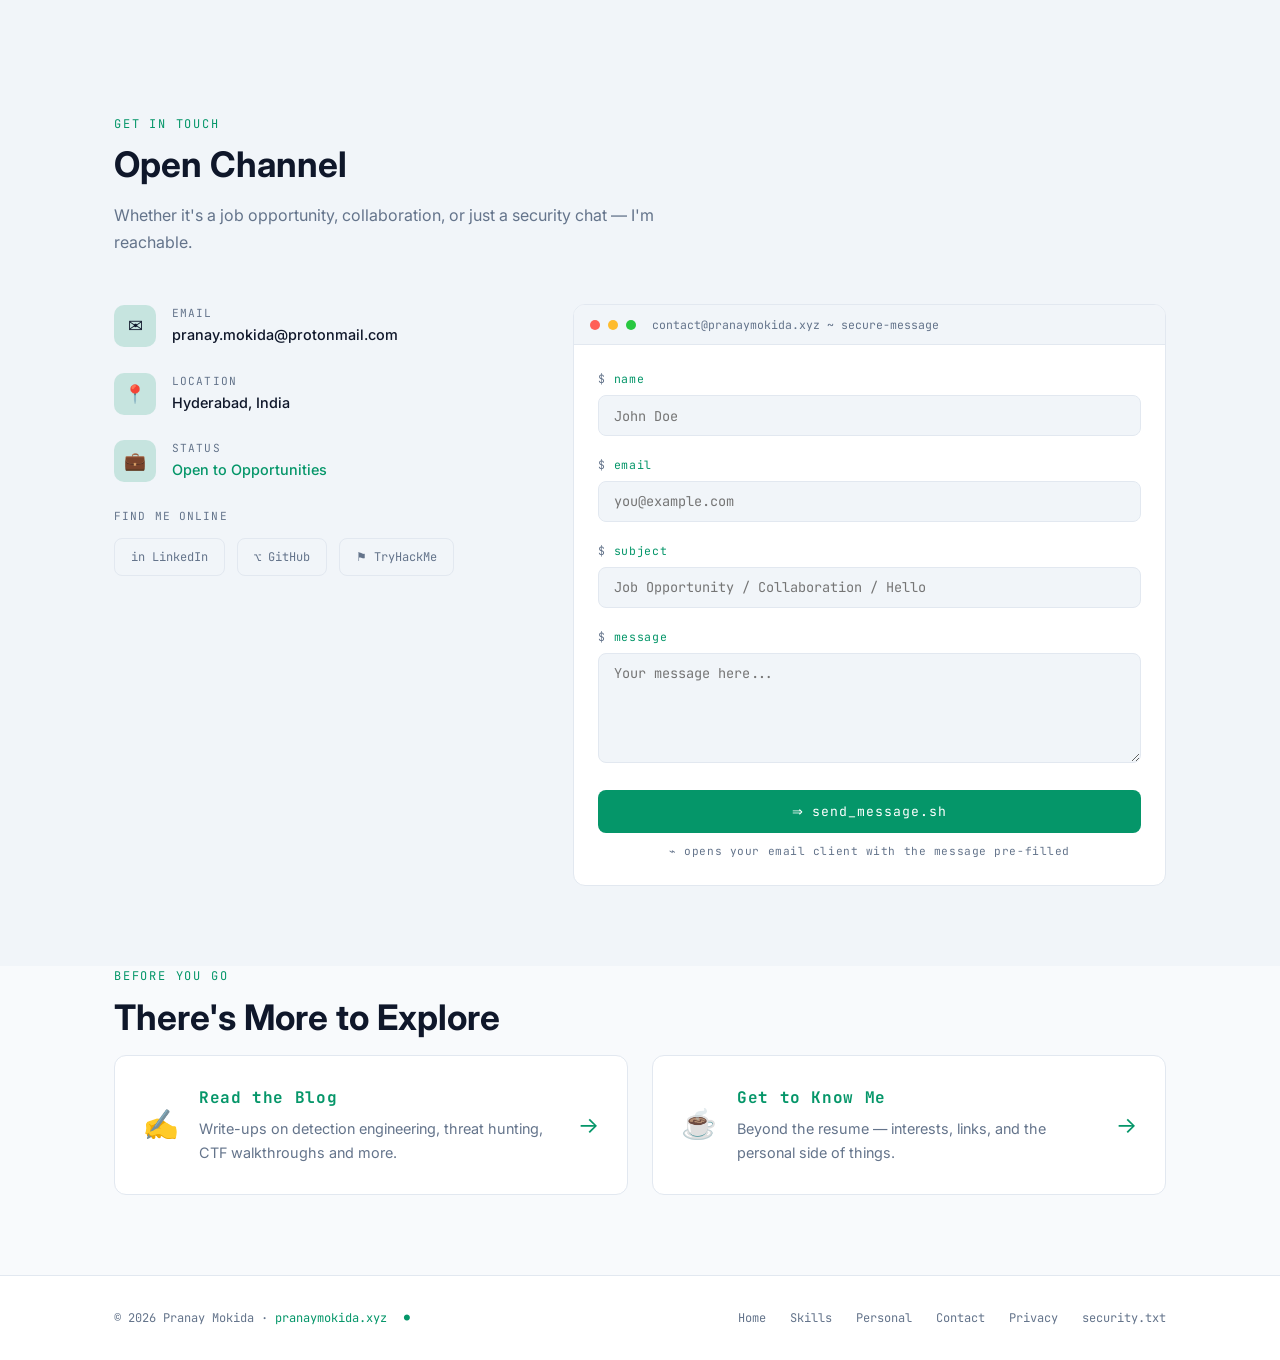
==== commit bf5013b1: "Update TryHackMe profile link to pranayesse" ====
--- a/index.html
+++ b/index.html
@@ -50,6 +50,7 @@
       <li><a href="#home">Home</a></li>
       <li><a href="#about">About</a></li>
       <li><a href="#skills">Skills</a></li>
+      <li><a href="#projects">Projects</a></li>
       <li><a href="blog.html">Blog</a></li>
       <li><a href="#experience">Experience</a></li>
       <li><a href="links.html">Personal</a></li>
@@ -88,7 +89,7 @@
       4+ years in security — from internship to enterprise. I build systems that detect, respond, and automate, write the scripts, tune the alerts, and ship the tools.
     </p>
     <div class="hero-cta">
-      <a href="#experience" class="btn btn-primary">↓ View My Work</a>
+      <a href="#projects" class="btn btn-primary">↓ View My Work</a>
       <a href="#contact" class="btn btn-outline">Get In Touch</a>
     </div>
     <div class="hero-stats">
@@ -282,6 +283,38 @@
   </div>
 </section>
 
+<!-- ========== PROJECTS ========== -->
+<section id="projects" aria-labelledby="projects-heading">
+  <div class="container">
+    <p class="section-label reveal">Things I've Built</p>
+    <h2 id="projects-heading" class="section-title reveal">Projects</h2>
+    <p class="section-subtitle reveal">Side projects that solve real problems.</p>
+    <div class="projects-grid">
+
+      <div class="project-card reveal">
+        <div class="project-header">
+          <div class="project-icon">📬</div>
+          <a href="https://github.com/pranayesse/xyz" target="_blank" rel="noopener" class="project-link">View on GitHub →</a>
+        </div>
+        <h3 class="project-title">DATA EXPUNGED</h3>
+        <p class="project-desc">Png,DATA EXPUNGED </p>
+        <div class="project-tags">
+          <span class="tag">Python</span><span class="tag">Gmail API</span><span class="tag">Airtable</span><span class="tag">Automation</span><span class="tag">macOS launchd</span>
+        </div>
+      </div>
+
+    </div>
+
+    <div class="gh-live" id="gh-live" hidden>
+      <div class="gh-live-header">
+        <span class="gh-live-title"><span class="gh-live-dot"></span> Live from GitHub</span>
+        <a href="https://github.com/pranayesse" target="_blank" rel="noopener" class="project-link">@pranayesse →</a>
+      </div>
+      <div class="gh-repos" id="gh-repos"></div>
+    </div>
+  </div>
+</section>
+
 <!-- ========== CTF & LEARNING ========== -->
 <section id="ctf" aria-labelledby="ctf-heading">
   <div class="container">
@@ -295,7 +328,7 @@
           <span class="ctf-platform-icon">⚑</span>
           <div>
             <div class="ctf-platform-name">TryHackMe</div>
-            <a href="https://tryhackme.com/p/pranaymokida" target="_blank" rel="noopener" class="ctf-profile-link">@pranaymokida →</a>
+            <a href="https://tryhackme.com/p/pranayesse" target="_blank" rel="noopener" class="ctf-profile-link">@pranayesse →</a>
           </div>
         </div>
         <img src="https://tryhackme-badges.s3.amazonaws.com/pranaymokida.png"
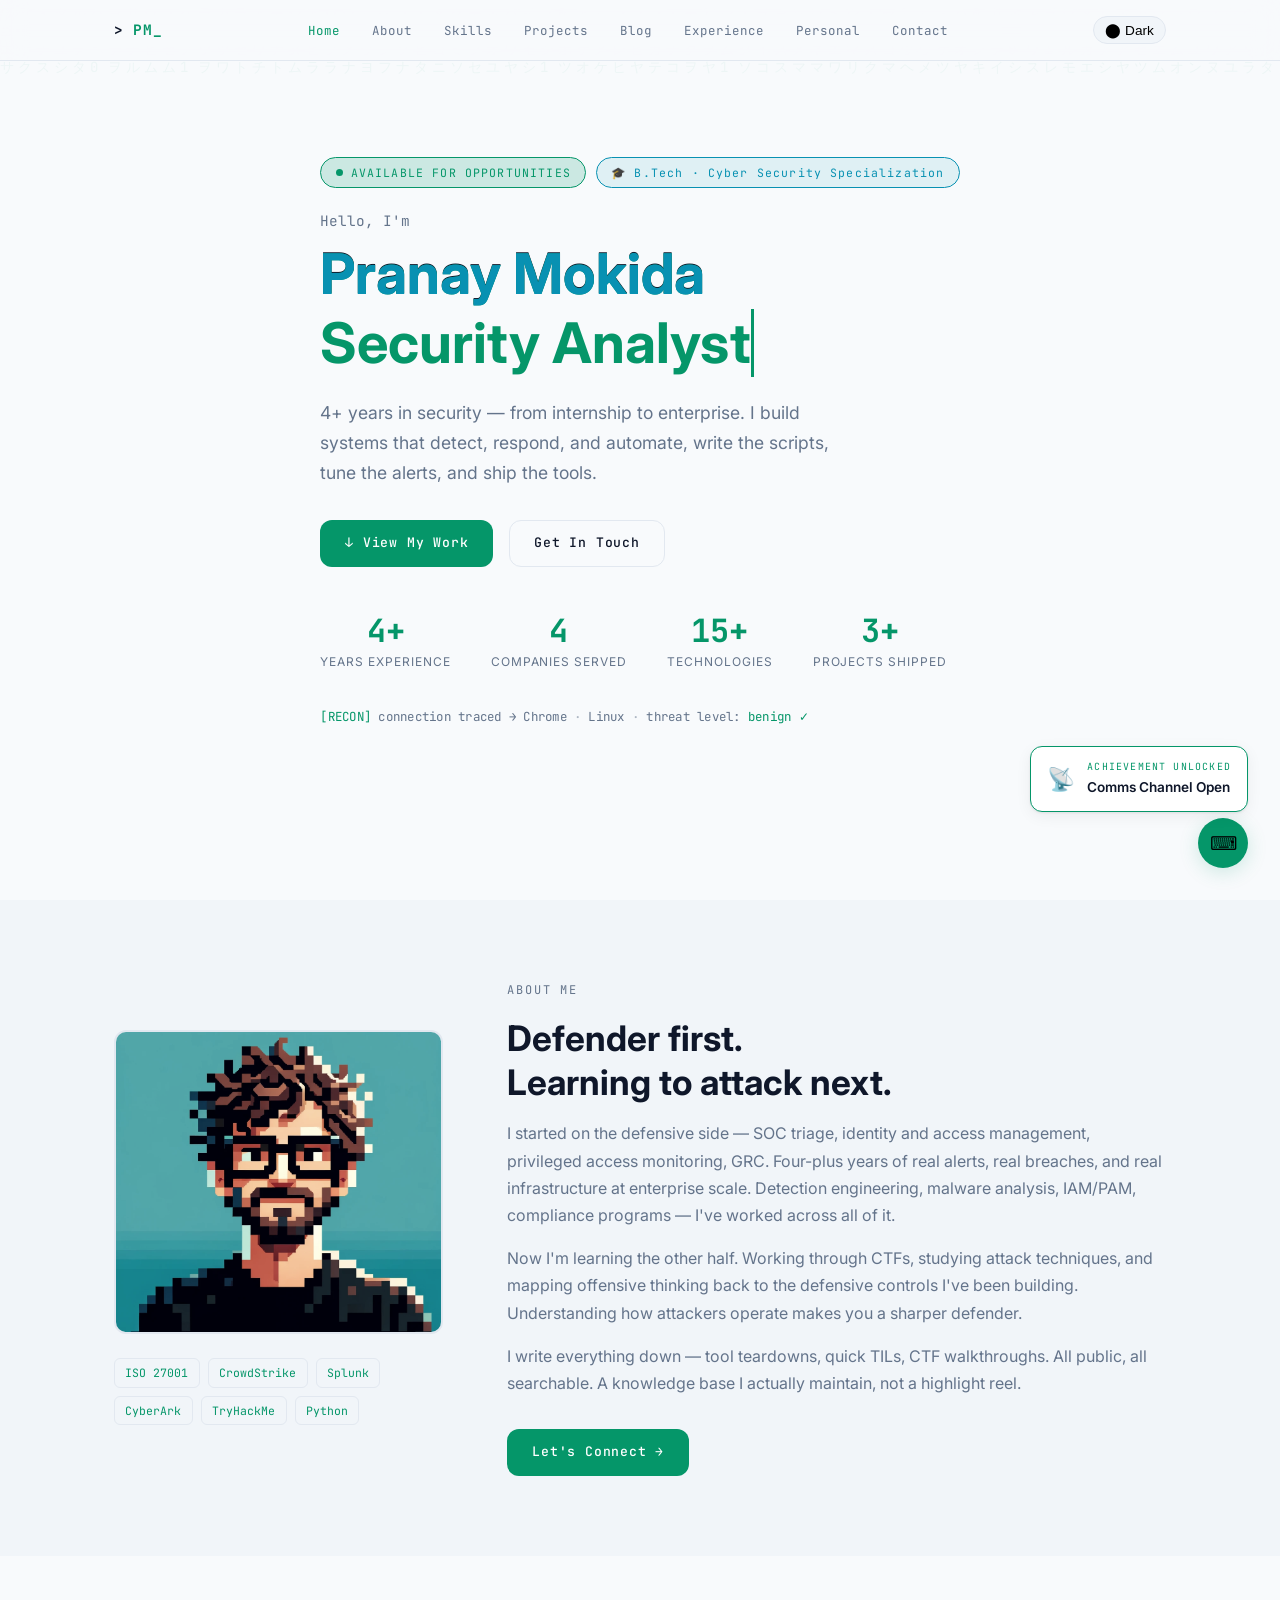
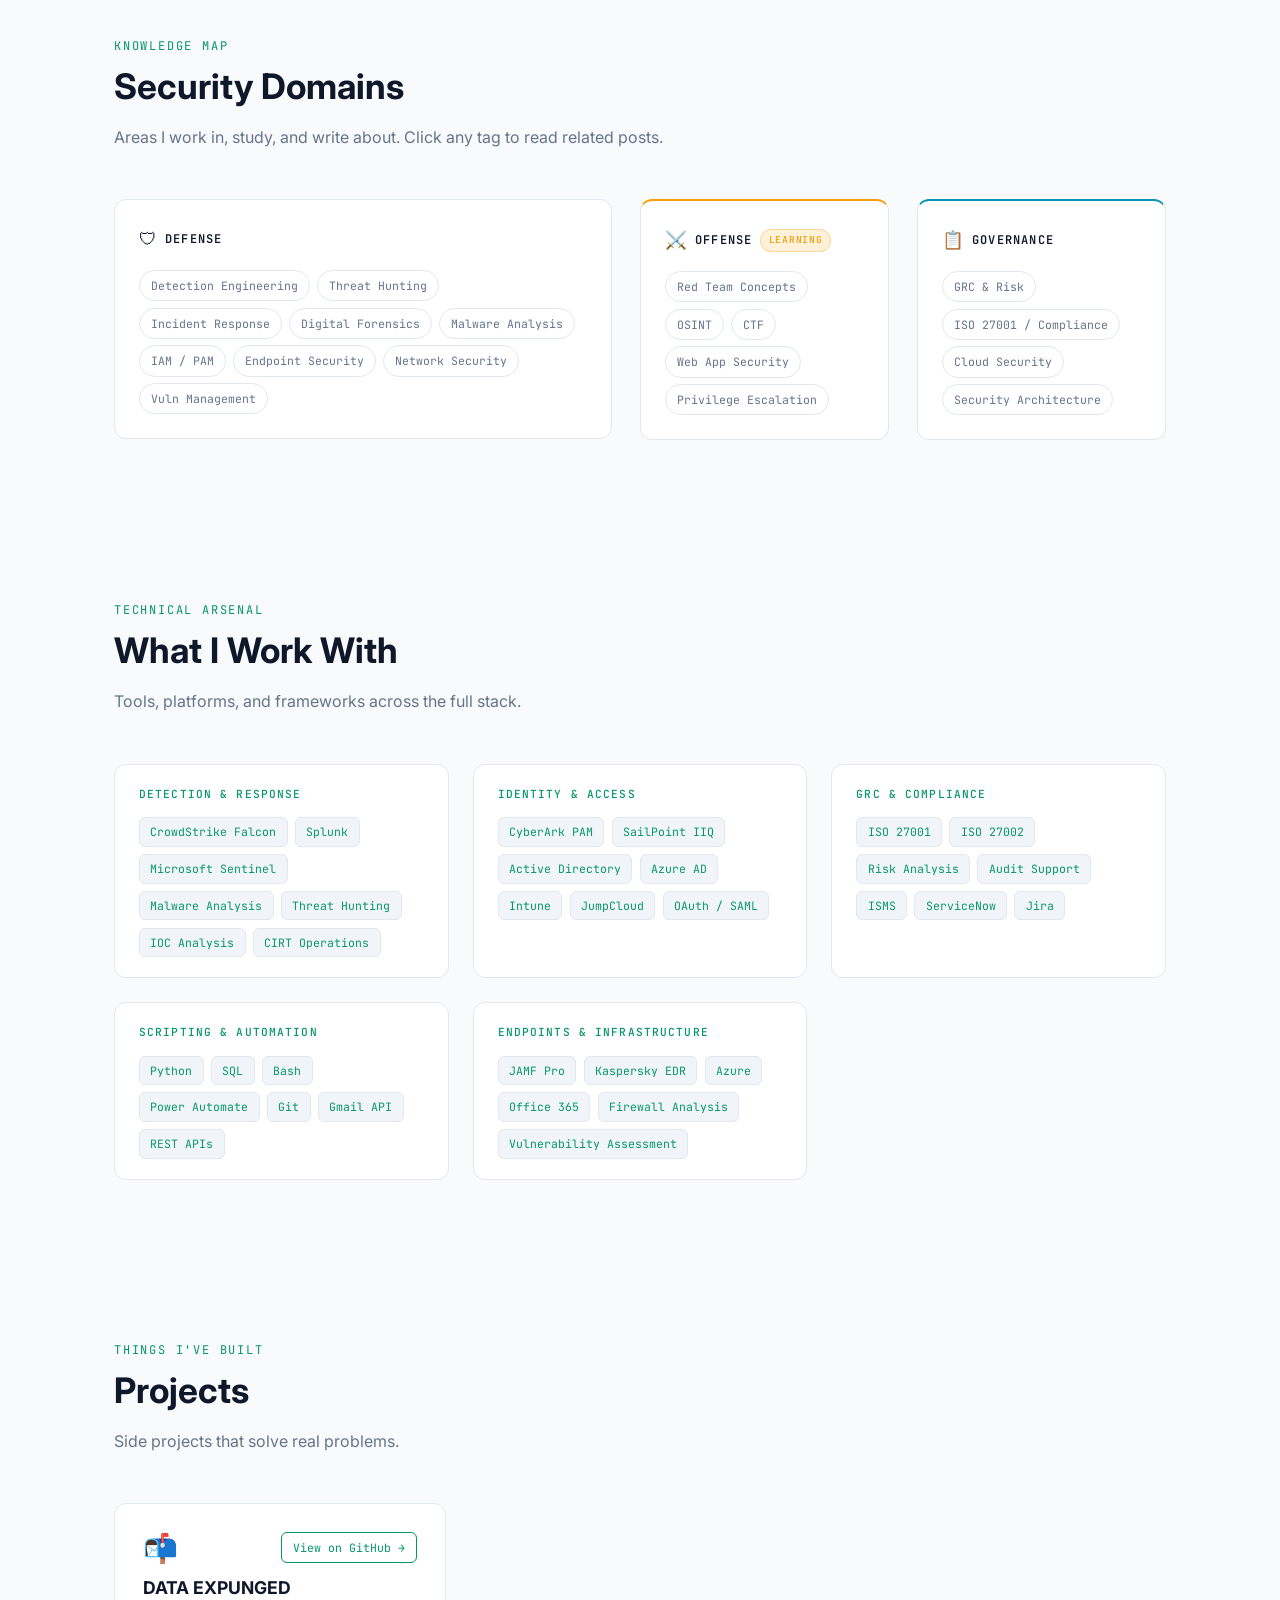
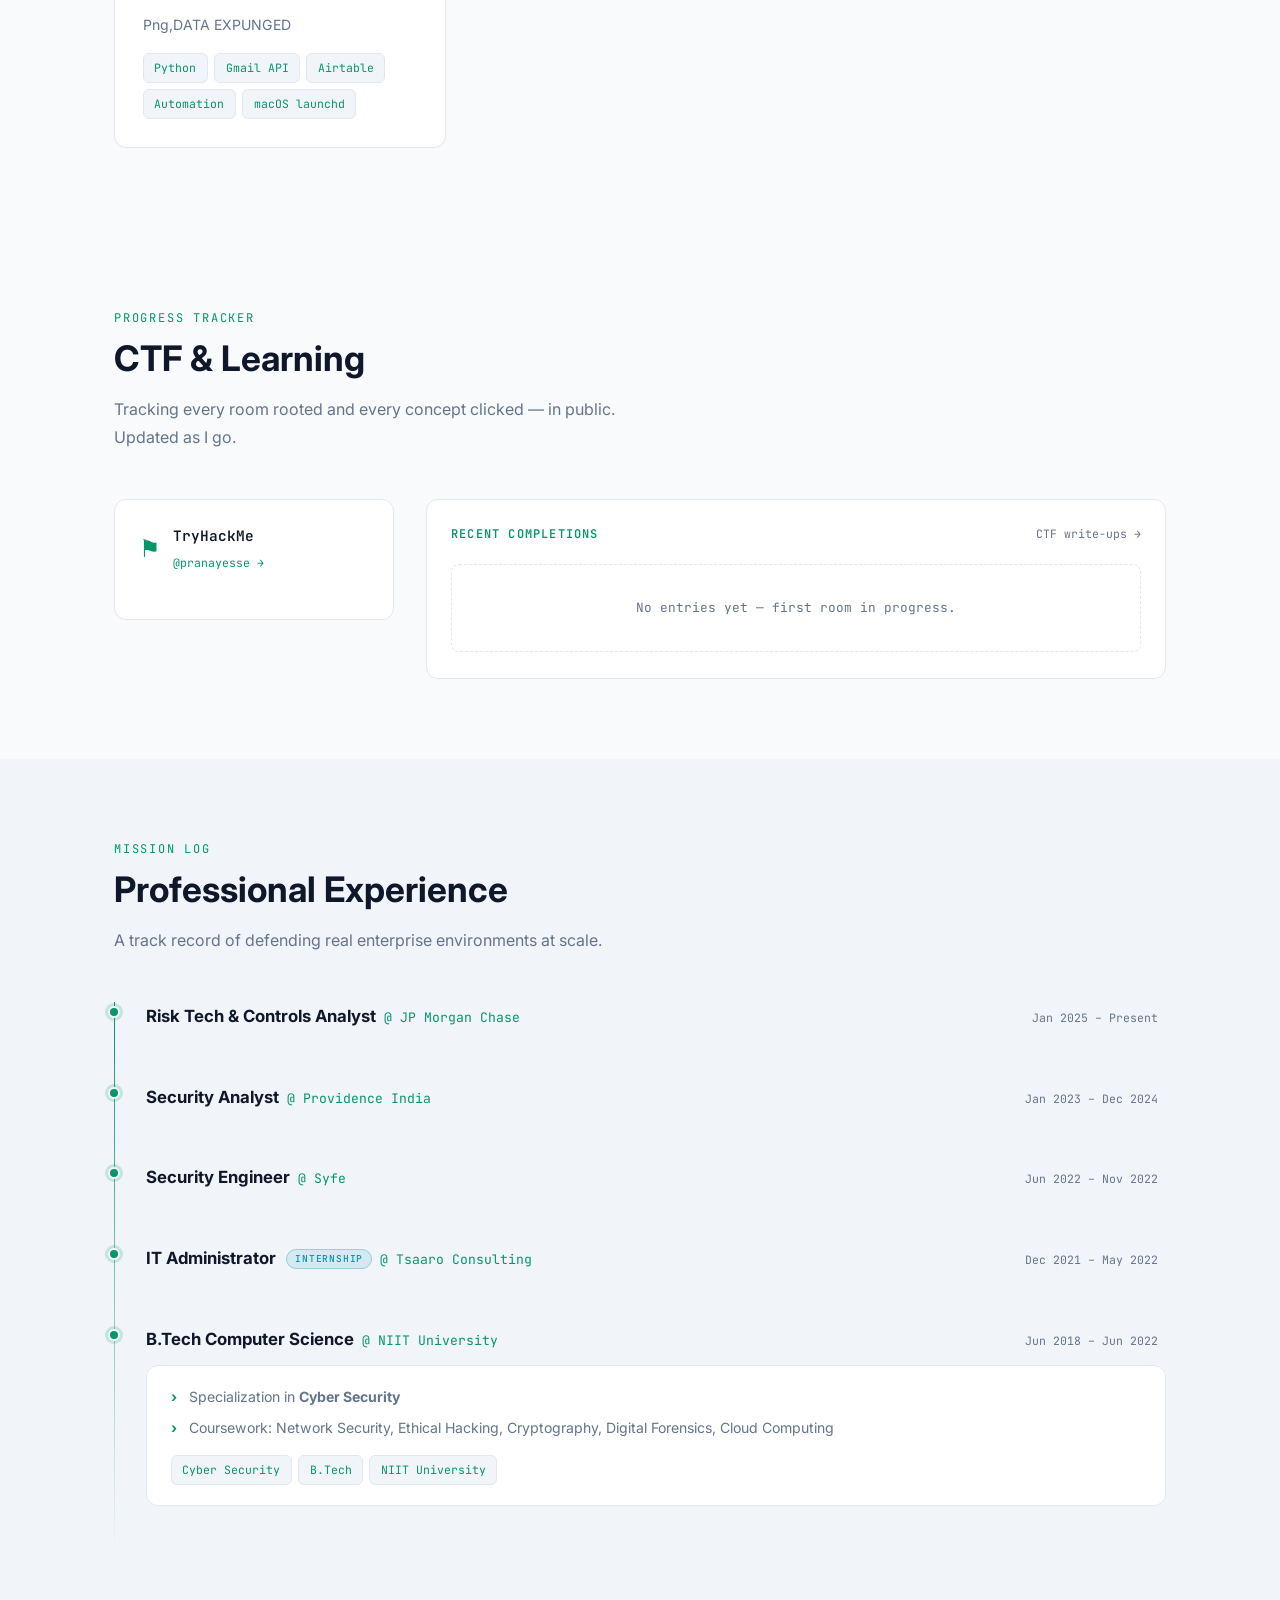
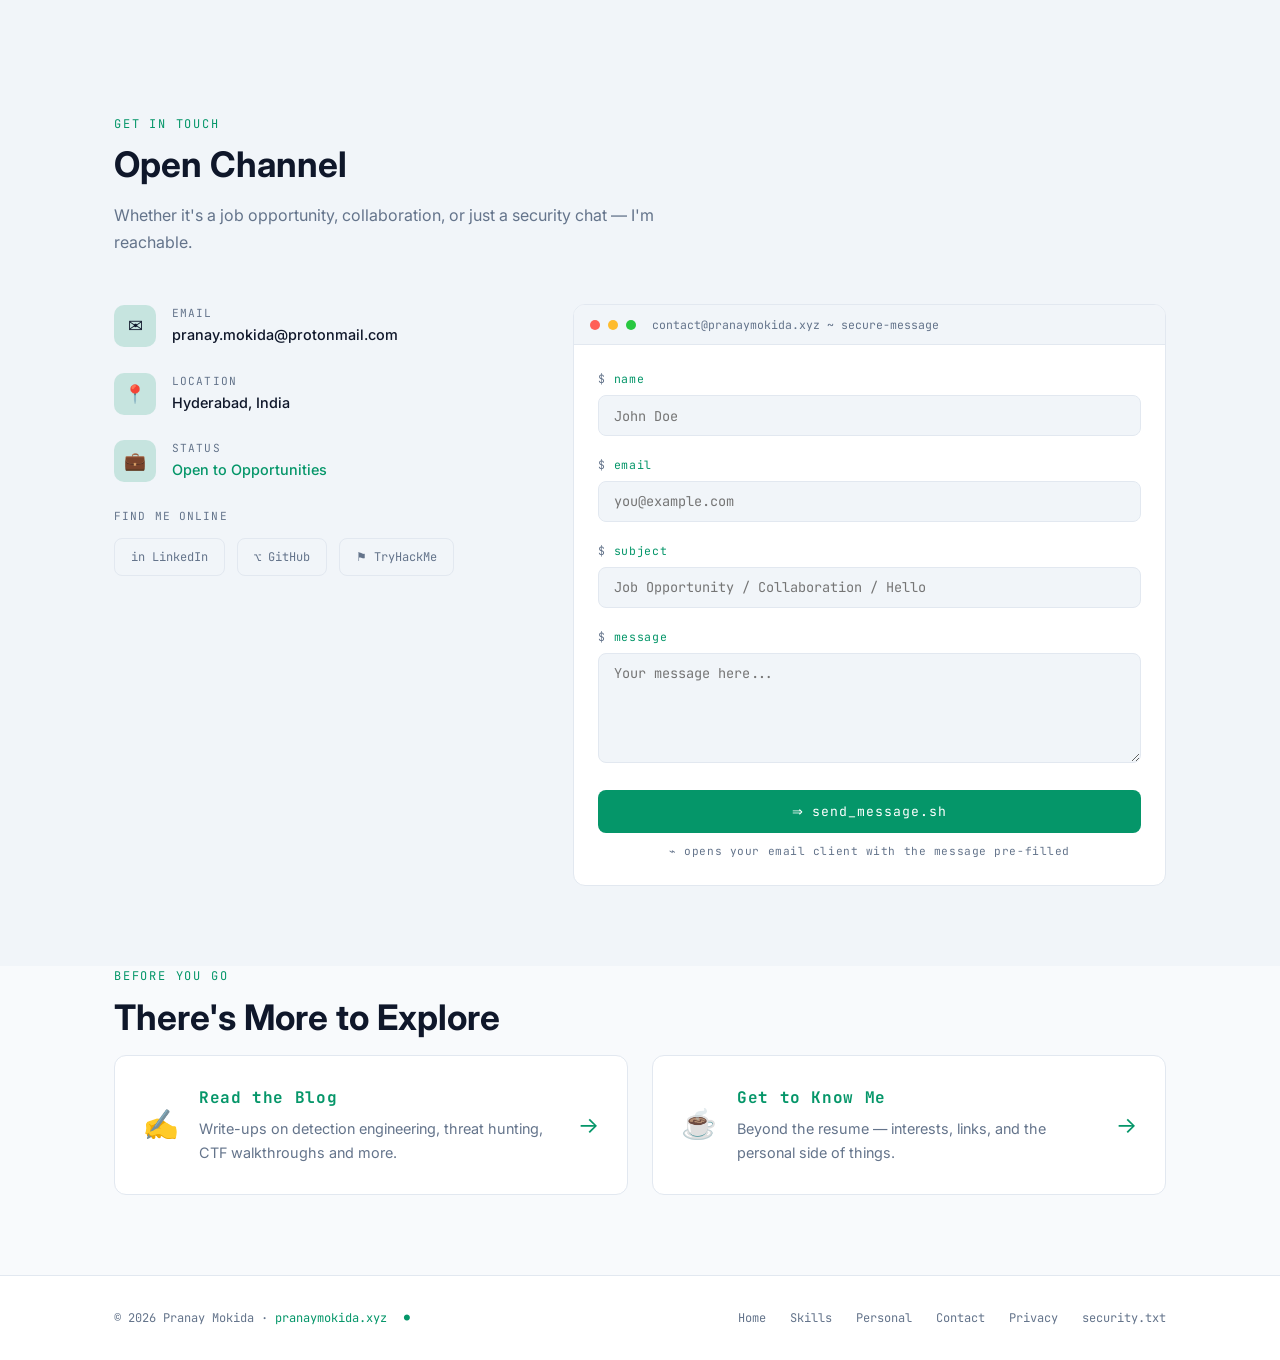
==== commit d676a1bf: "Fix TryHackMe username to pranayesse The handle, profile link, and badge URL pointed at 'pranaymokid" ====
--- a/index.html
+++ b/index.html
@@ -331,8 +331,8 @@
             <a href="https://tryhackme.com/p/pranayesse" target="_blank" rel="noopener" class="ctf-profile-link">@pranayesse →</a>
           </div>
         </div>
-        <img src="https://tryhackme-badges.s3.amazonaws.com/pranaymokida.png"
-             alt="TryHackMe rank badge for pranaymokida"
+        <img src="https://tryhackme-badges.s3.amazonaws.com/pranayesse.png"
+             alt="TryHackMe rank badge for pranayesse"
              class="ctf-badge-img"
              loading="lazy"
              onerror="this.style.display='none'">
@@ -455,7 +455,7 @@
           <div class="contact-links">
             <a href="https://www.linkedin.com/in/pranayesse" target="_blank" rel="noopener" class="social-btn">in LinkedIn</a>
             <a href="https://github.com/pranayesse" target="_blank" rel="noopener" class="social-btn">⌥ GitHub</a>
-            <a href="https://tryhackme.com/p/pranaymokida" target="_blank" rel="noopener" class="social-btn">⚑ TryHackMe</a>
+            <a href="https://tryhackme.com/p/pranayesse" target="_blank" rel="noopener" class="social-btn">⚑ TryHackMe</a>
           </div>
         </div>
       </div>
--- a/css/style.css
+++ b/css/style.css
@@ -1462,6 +1462,8 @@
 .ctf-diff--easy   { color: var(--accent); }
 .ctf-diff--medium { color: #f59e0b; }
 .ctf-diff--hard   { color: #ef4444; }
+.ctf-diff--info   { color: var(--muted); }
+.ctf-diff--insane { color: #b91c1c; }
 
 /* ---------- Blog domain & type badges ---------- */
 .blog-filter-section {
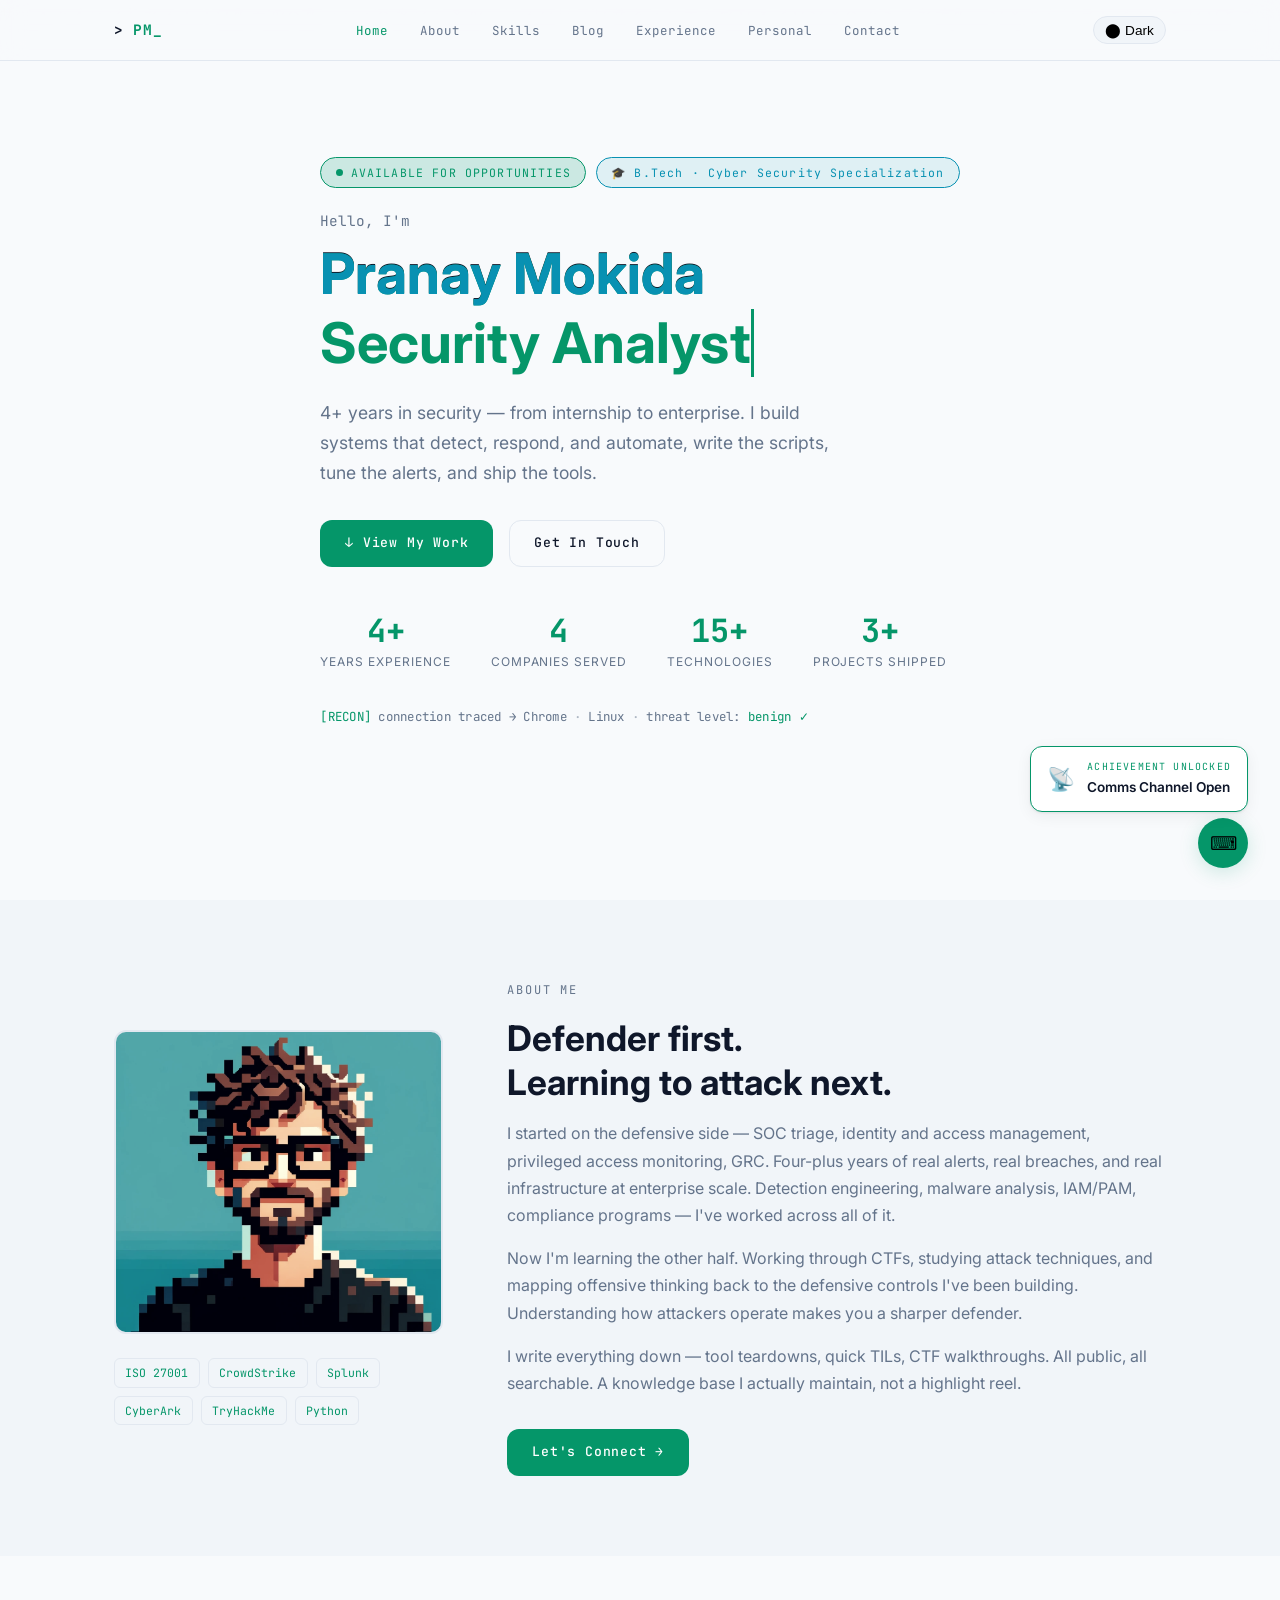
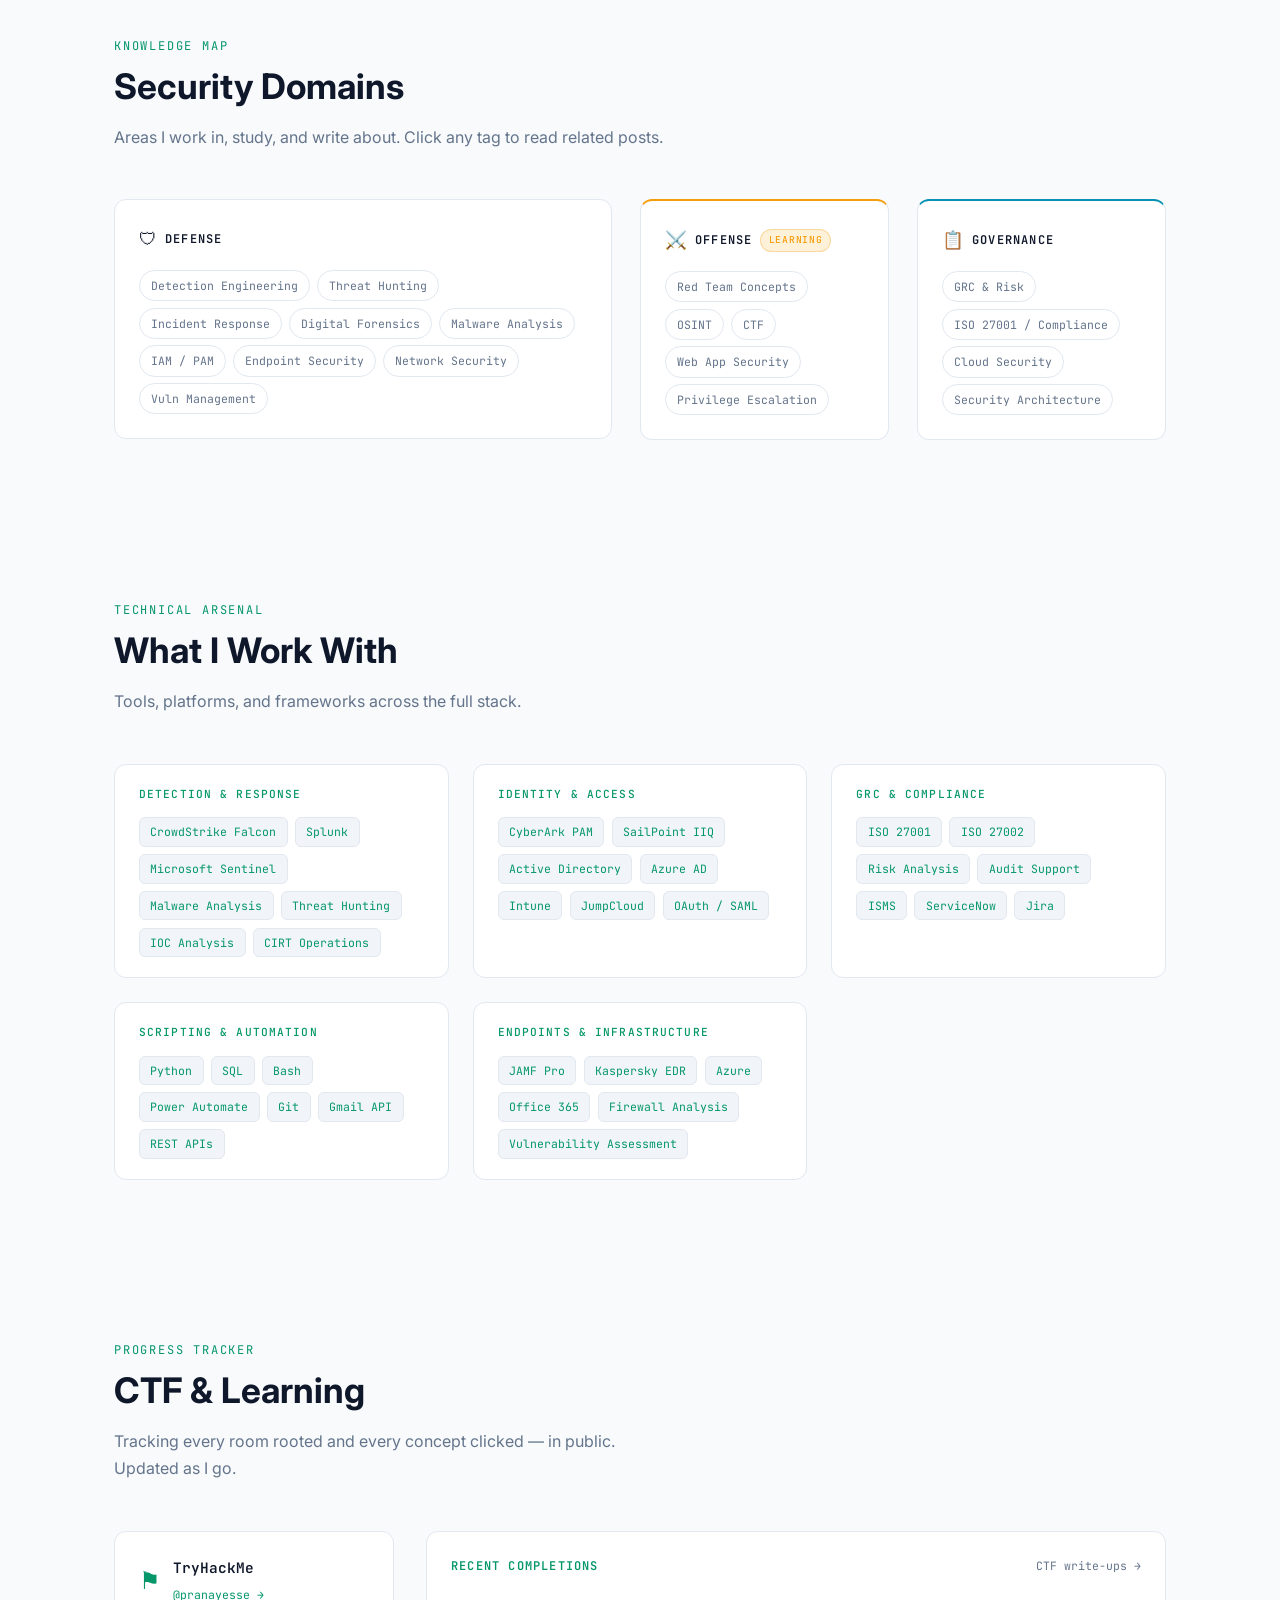
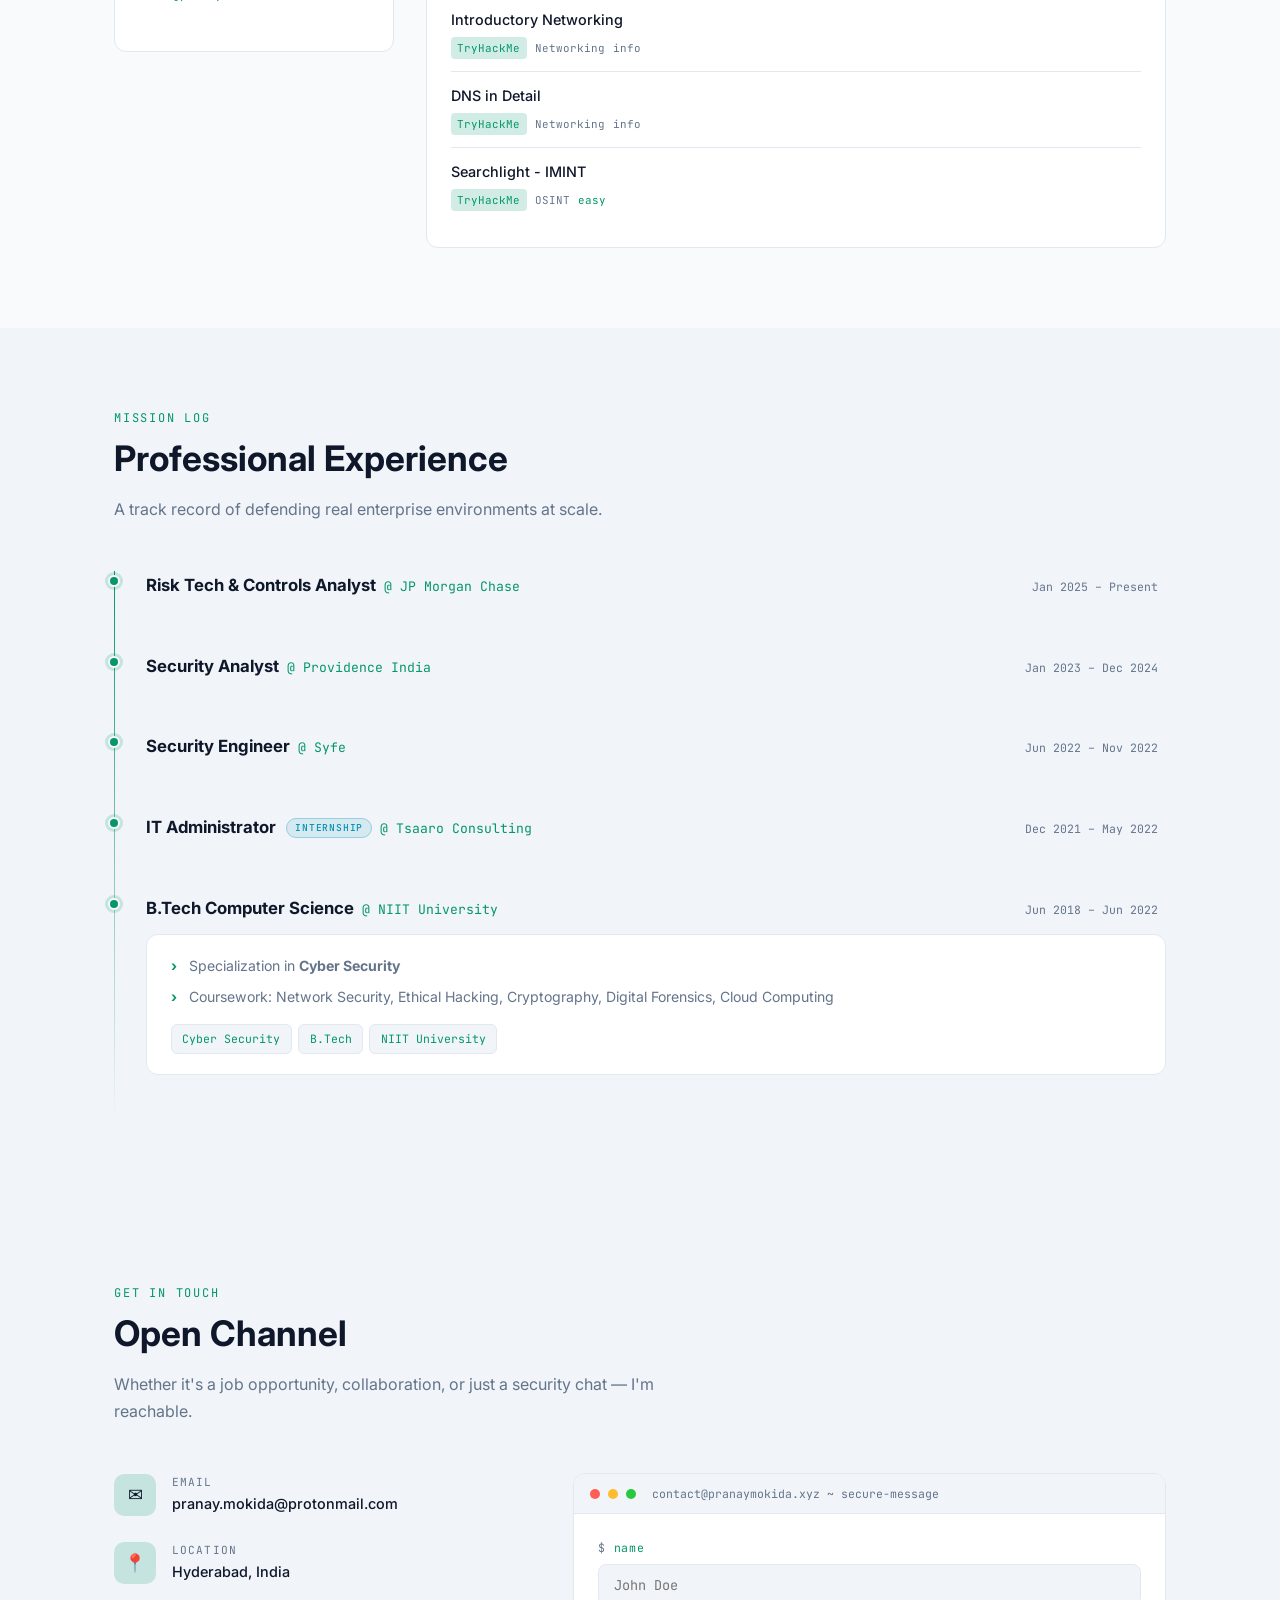
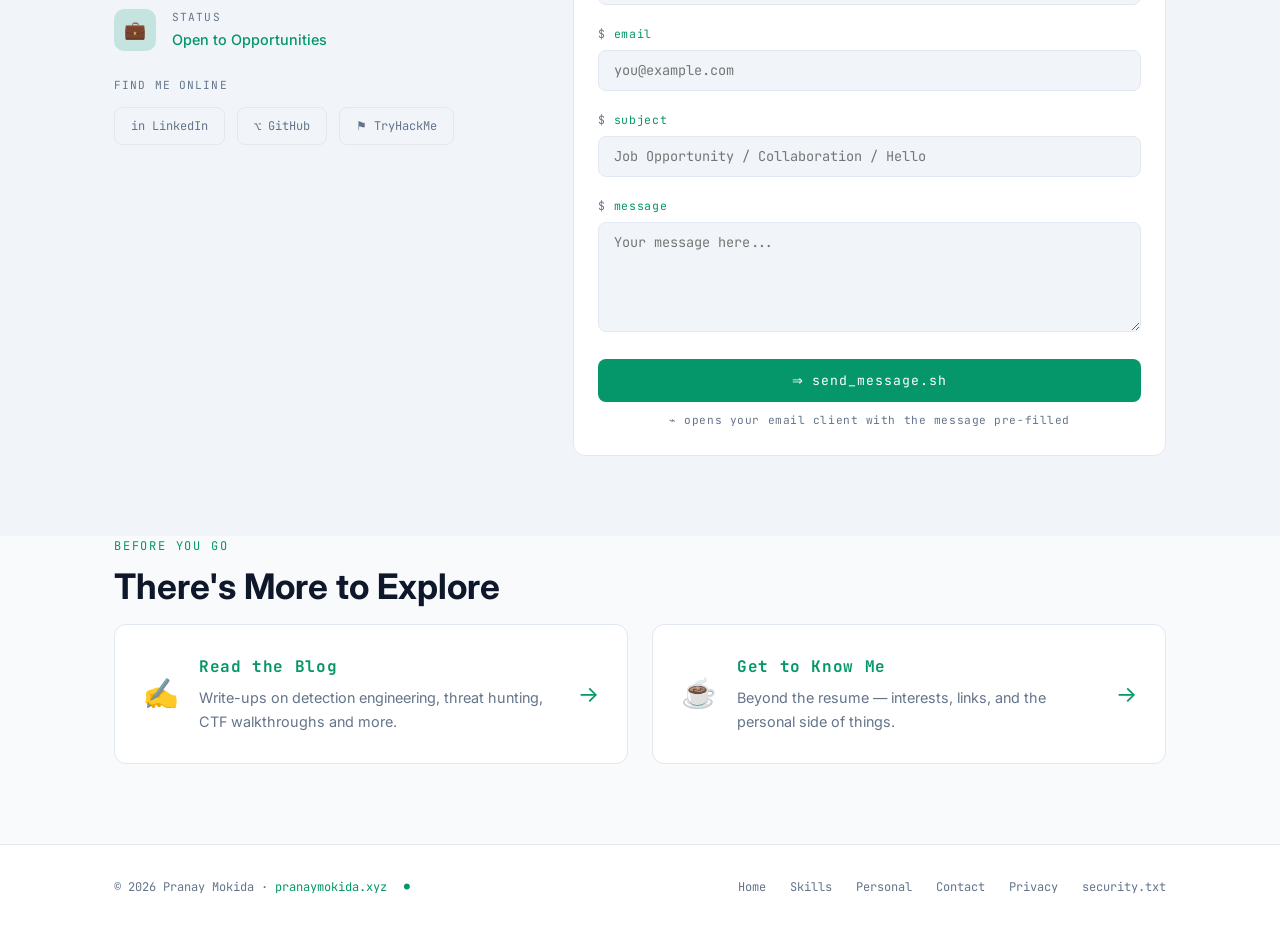
==== commit e42fc06e: "Merge f69af378f74a7ab2cd7e6dd9845ad4c65dc297e0 into 47490896c7f13680132cd8efc6feb36f38cbd6fb" ====
--- a/index.html
+++ b/index.html
@@ -50,7 +50,6 @@
       <li><a href="#home">Home</a></li>
       <li><a href="#about">About</a></li>
       <li><a href="#skills">Skills</a></li>
-      <li><a href="#projects">Projects</a></li>
       <li><a href="blog.html">Blog</a></li>
       <li><a href="#experience">Experience</a></li>
       <li><a href="links.html">Personal</a></li>
@@ -89,7 +88,7 @@
       4+ years in security — from internship to enterprise. I build systems that detect, respond, and automate, write the scripts, tune the alerts, and ship the tools.
     </p>
     <div class="hero-cta">
-      <a href="#projects" class="btn btn-primary">↓ View My Work</a>
+      <a href="#experience" class="btn btn-primary">↓ View My Work</a>
       <a href="#contact" class="btn btn-outline">Get In Touch</a>
     </div>
     <div class="hero-stats">
@@ -279,38 +278,6 @@
         </div>
       </div>
 
-    </div>
-  </div>
-</section>
-
-<!-- ========== PROJECTS ========== -->
-<section id="projects" aria-labelledby="projects-heading">
-  <div class="container">
-    <p class="section-label reveal">Things I've Built</p>
-    <h2 id="projects-heading" class="section-title reveal">Projects</h2>
-    <p class="section-subtitle reveal">Side projects that solve real problems.</p>
-    <div class="projects-grid">
-
-      <div class="project-card reveal">
-        <div class="project-header">
-          <div class="project-icon">📬</div>
-          <a href="https://github.com/pranayesse/xyz" target="_blank" rel="noopener" class="project-link">View on GitHub →</a>
-        </div>
-        <h3 class="project-title">DATA EXPUNGED</h3>
-        <p class="project-desc">Png,DATA EXPUNGED </p>
-        <div class="project-tags">
-          <span class="tag">Python</span><span class="tag">Gmail API</span><span class="tag">Airtable</span><span class="tag">Automation</span><span class="tag">macOS launchd</span>
-        </div>
-      </div>
-
-    </div>
-
-    <div class="gh-live" id="gh-live" hidden>
-      <div class="gh-live-header">
-        <span class="gh-live-title"><span class="gh-live-dot"></span> Live from GitHub</span>
-        <a href="https://github.com/pranayesse" target="_blank" rel="noopener" class="project-link">@pranayesse →</a>
-      </div>
-      <div class="gh-repos" id="gh-repos"></div>
     </div>
   </div>
 </section>
